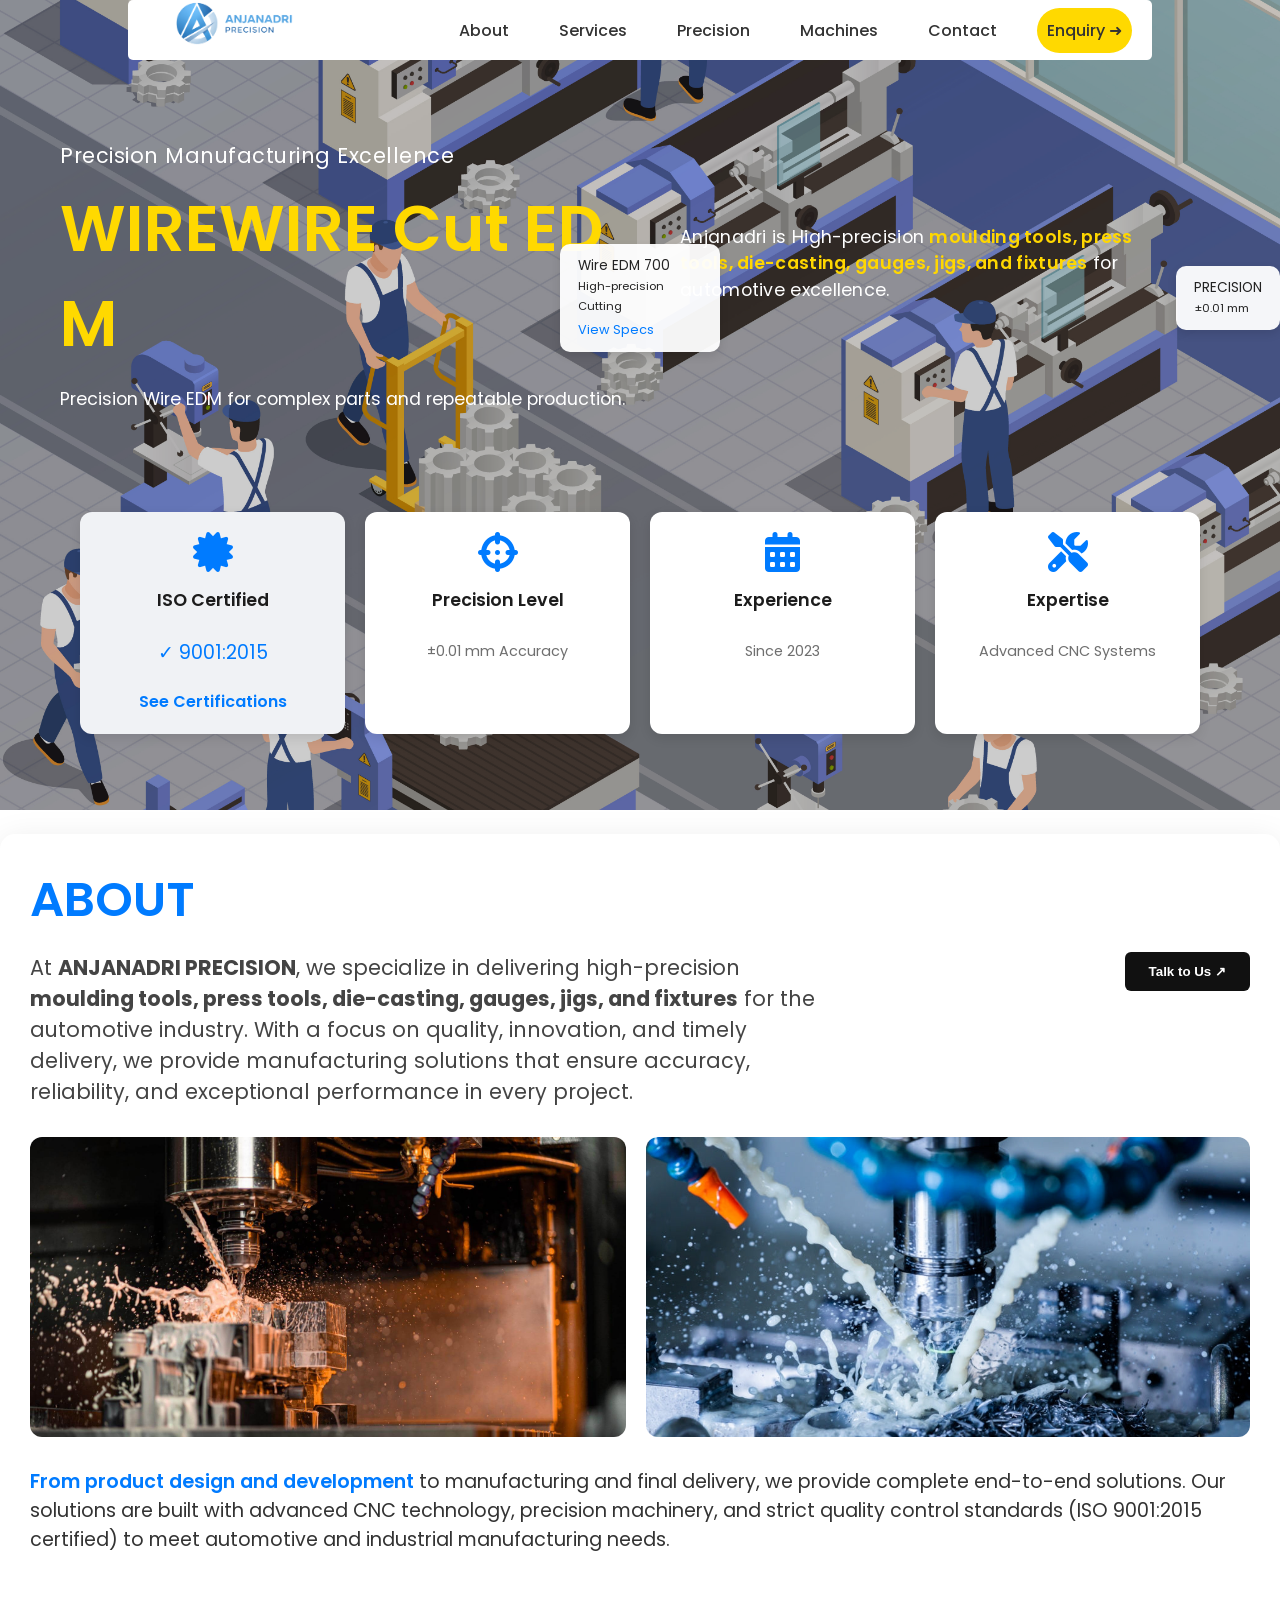
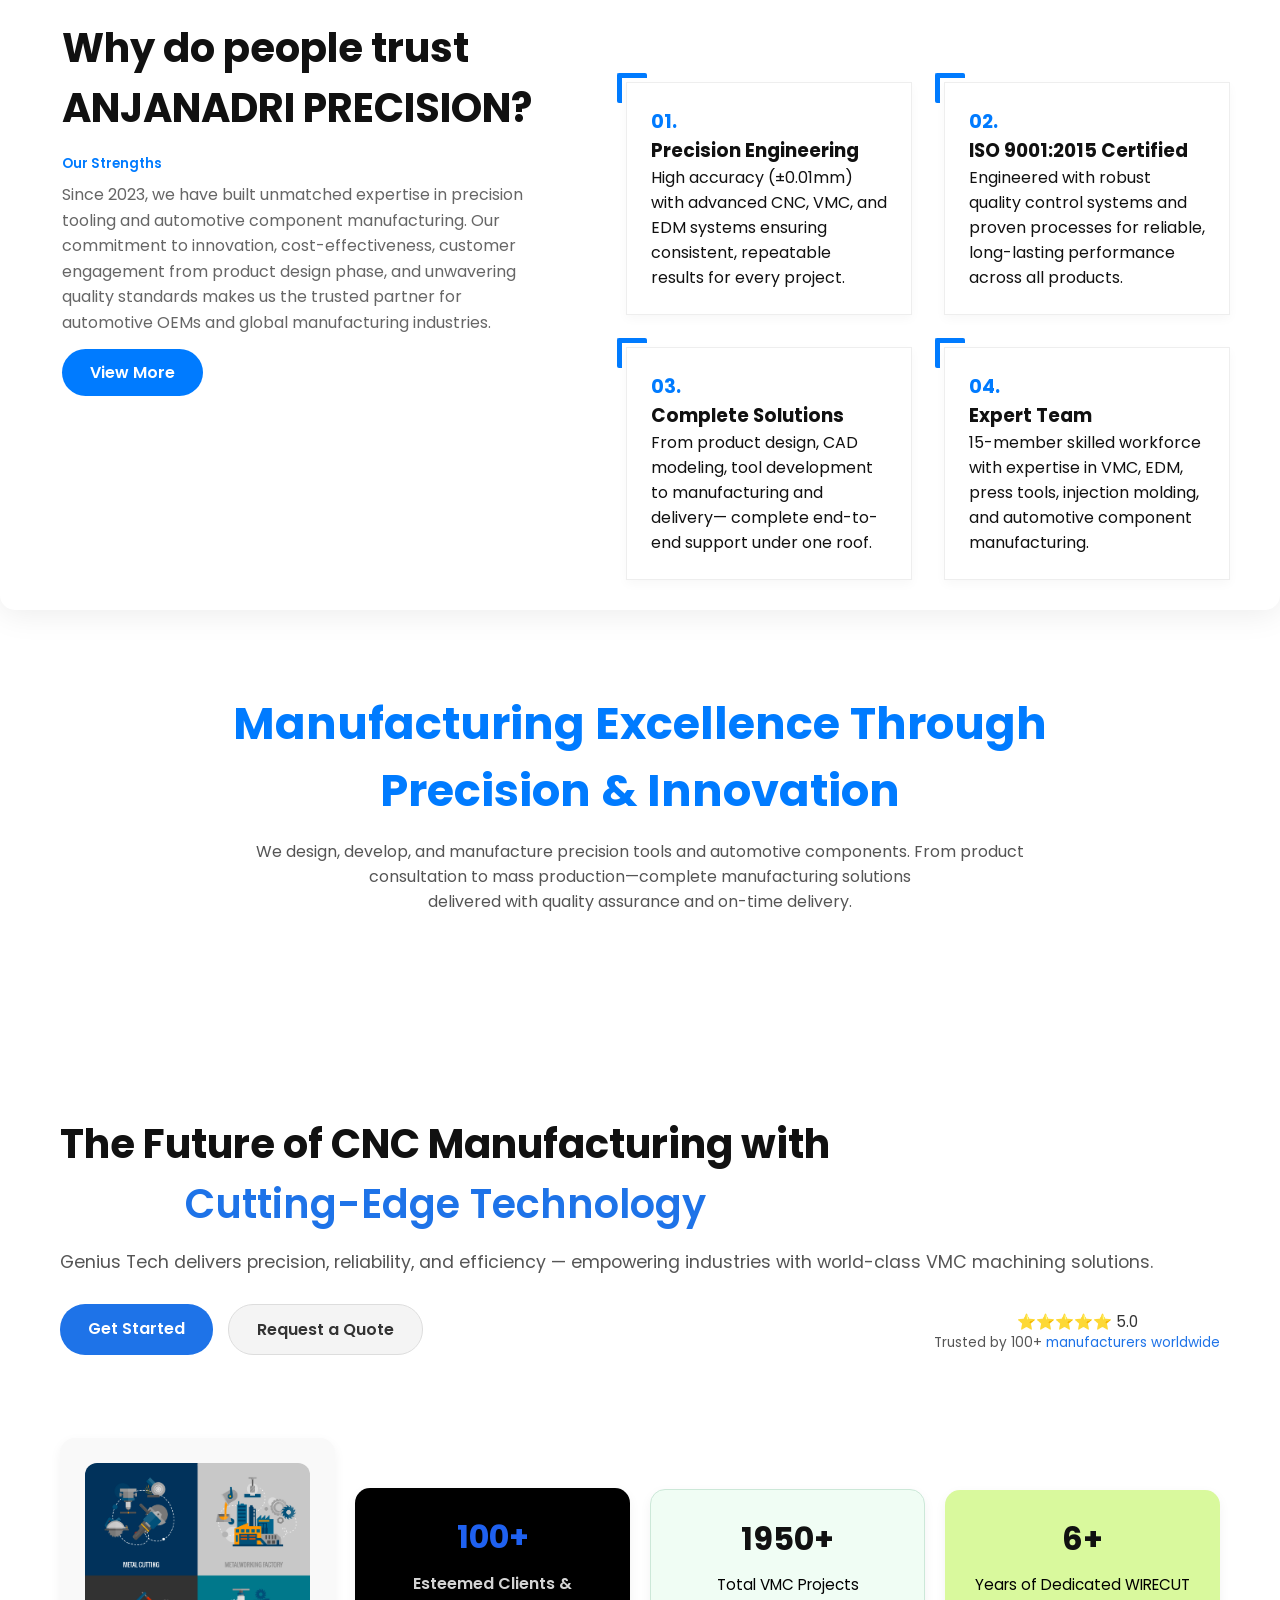
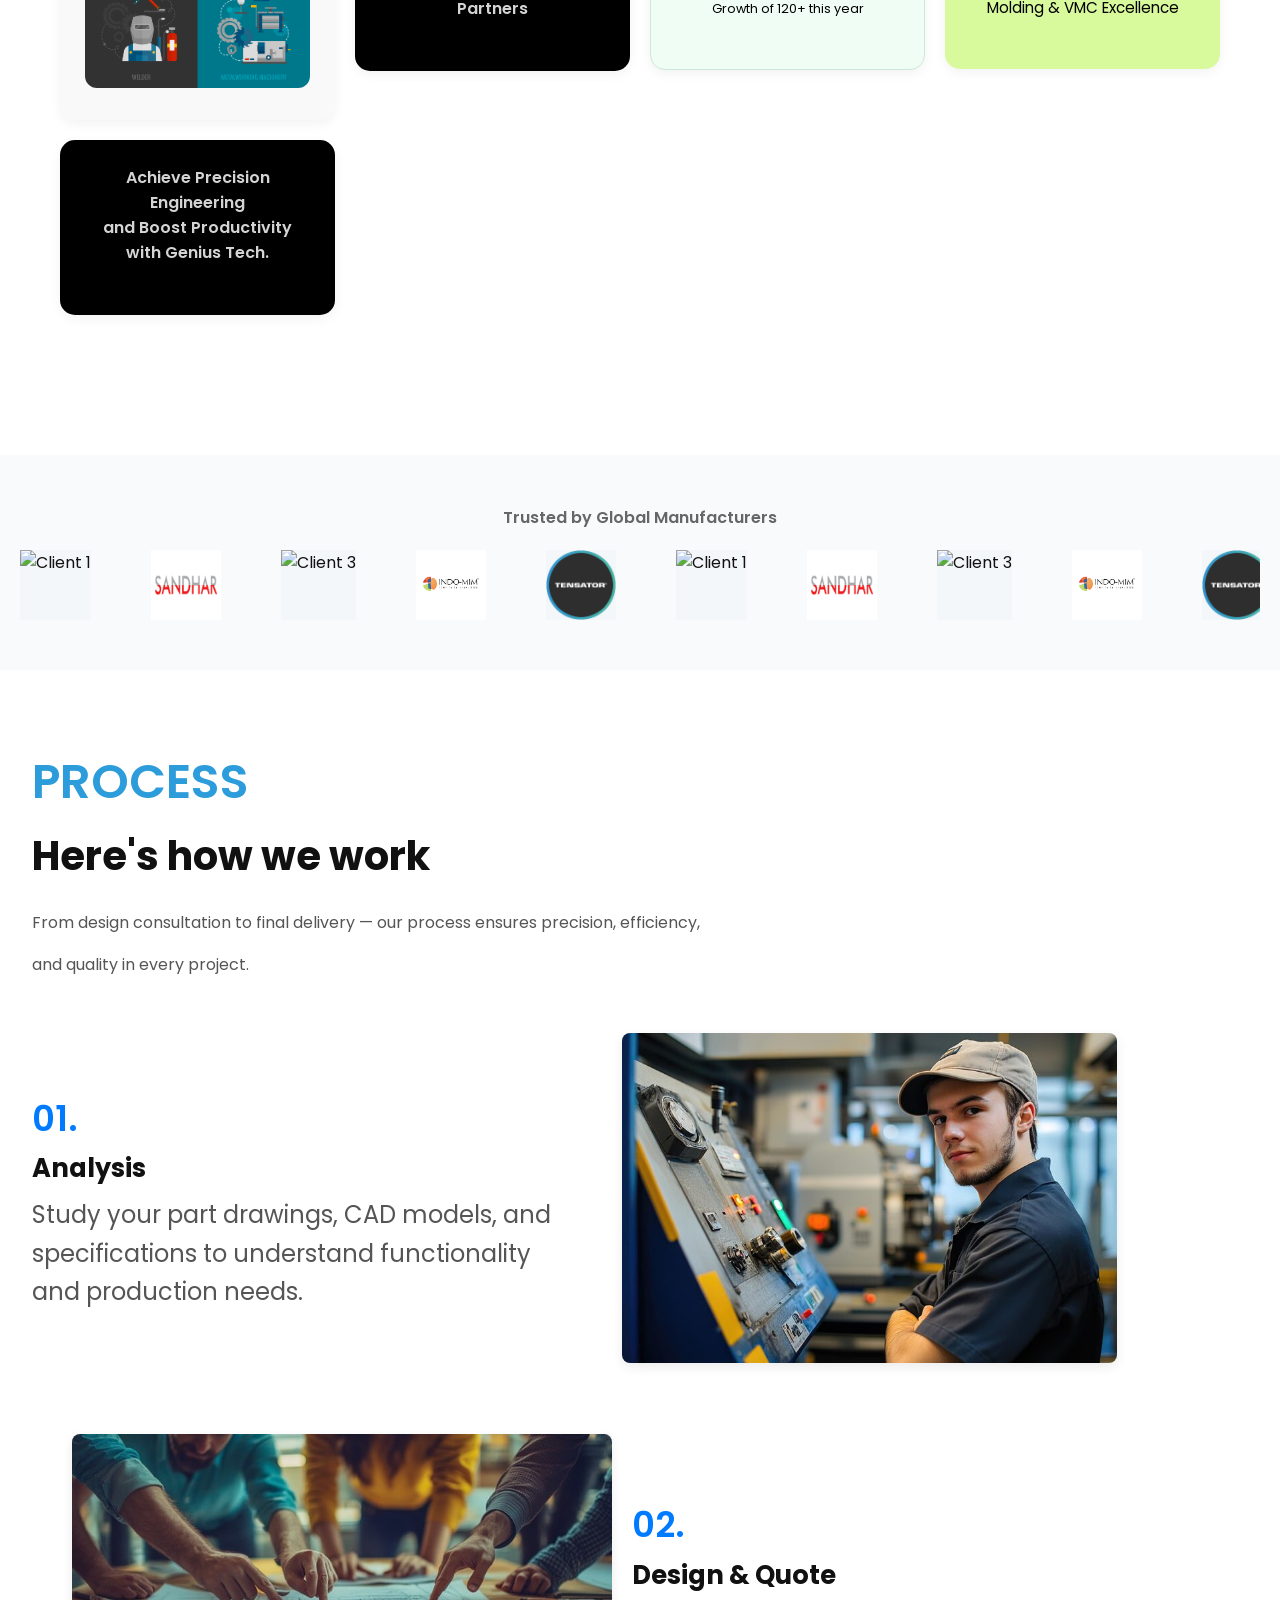
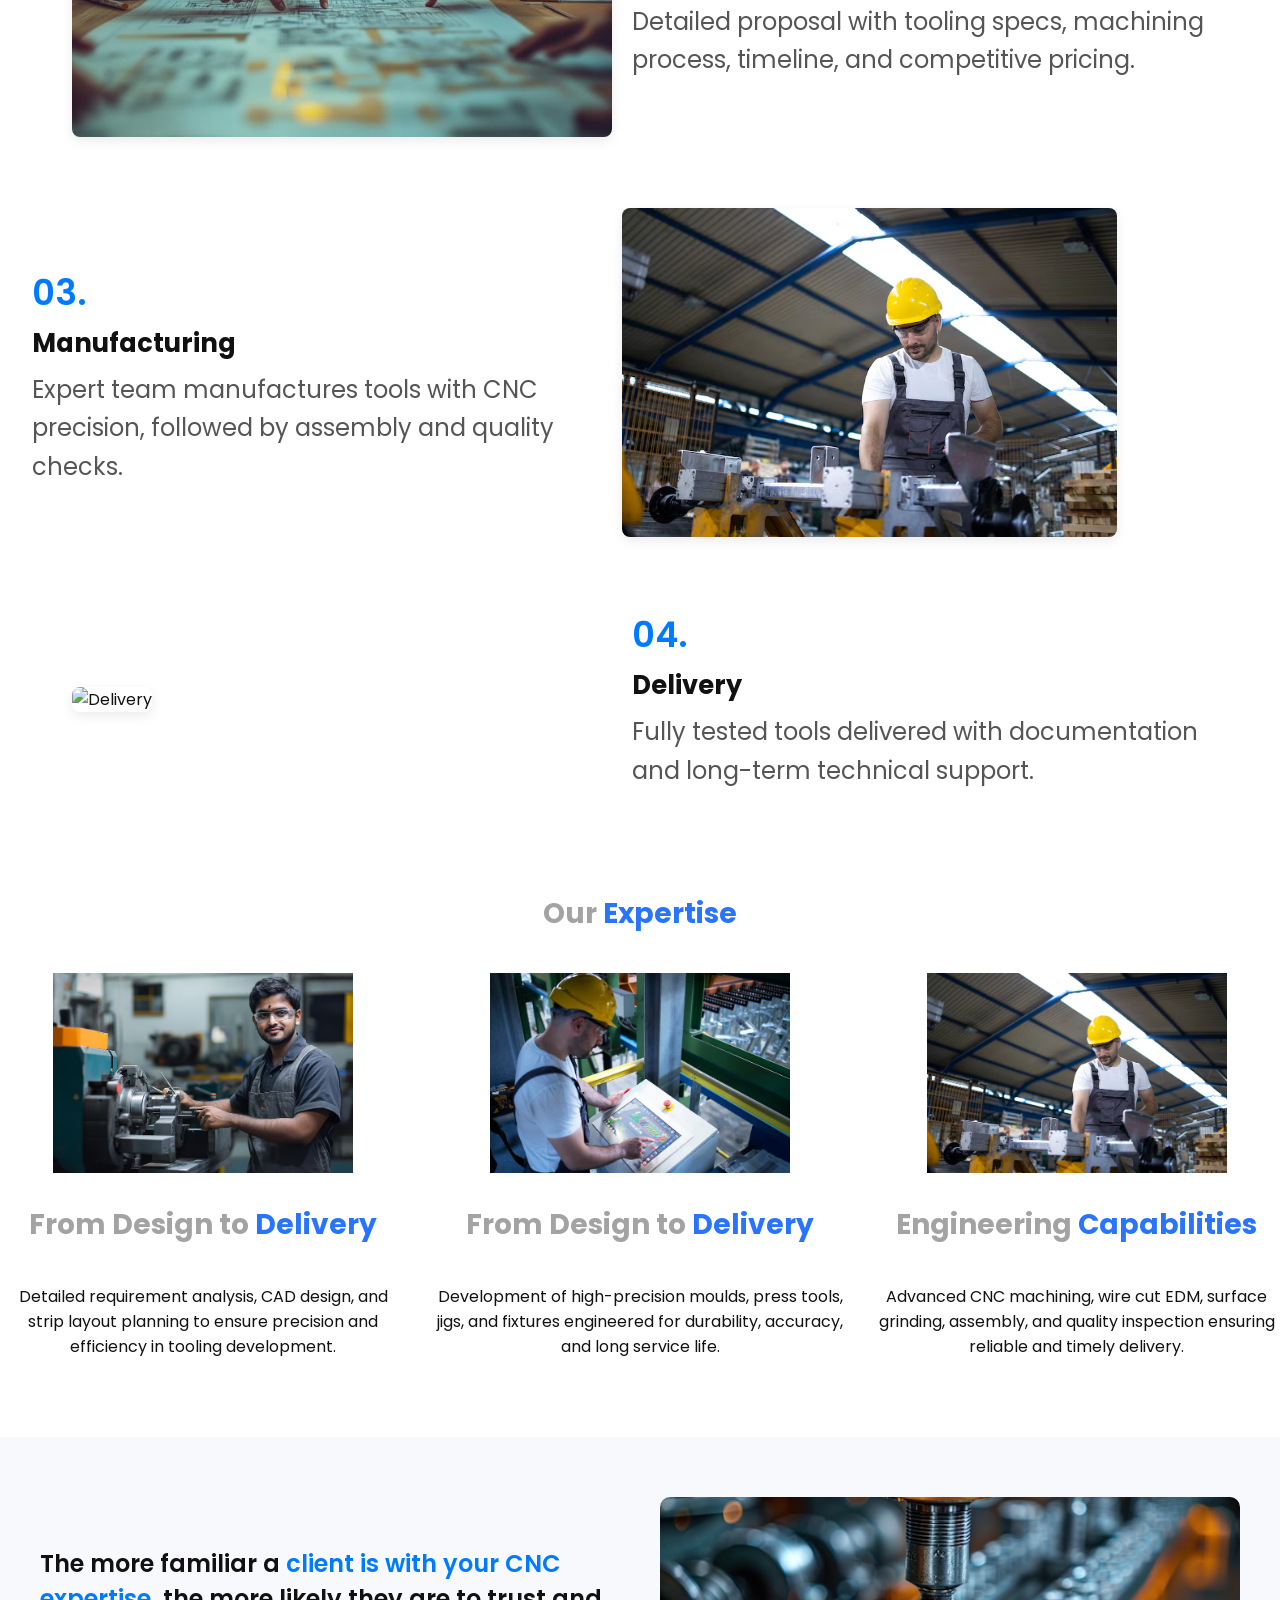
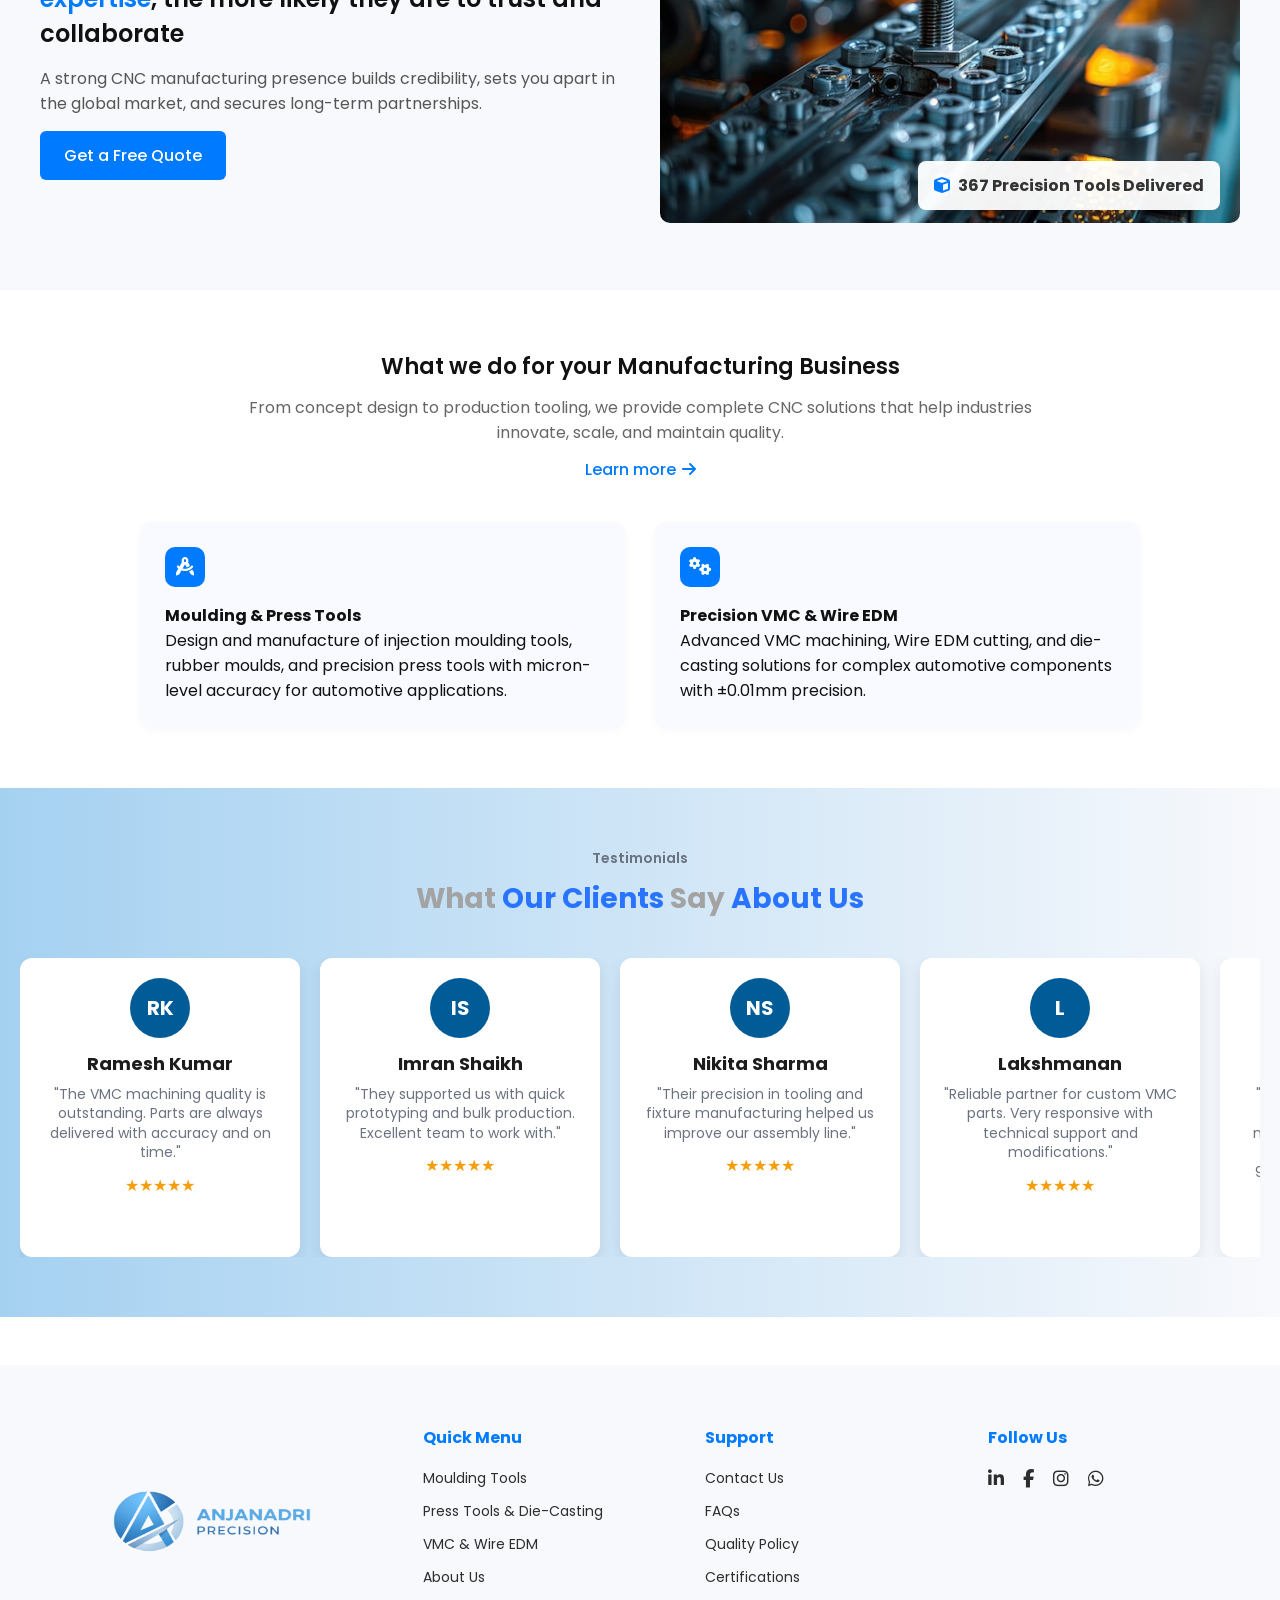
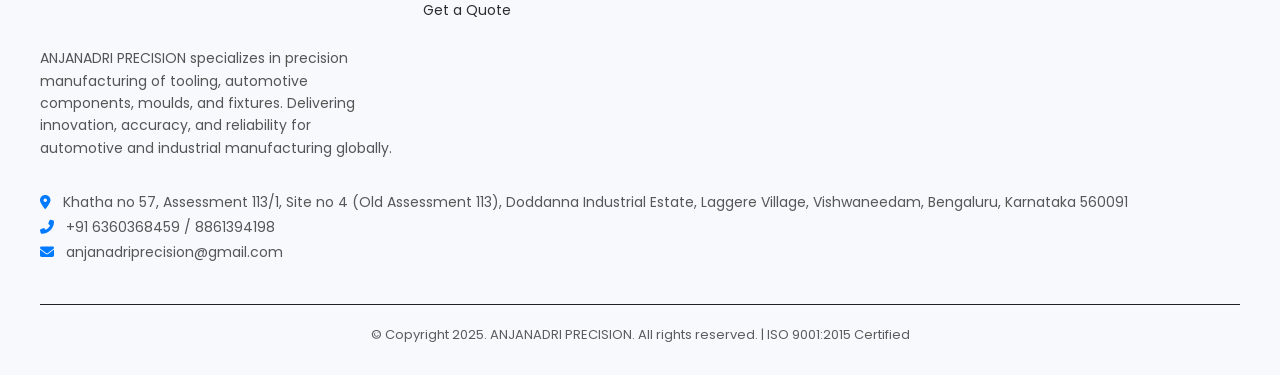
==== index.html @ 9626890e "modify the hero and add project" ====
<!doctype html>
<html lang="en">
  <head>
    <meta charset="UTF-8" />
    <meta name="viewport" content="width=device-width, initial-scale=1.0" />
    <title>
      ANJANADRI PRECISION - Precision Manufacturing & Tooling Solutions
    </title>
    <link rel="icon" href="img/logo/anjandri-logo-final.png" />

    <link rel="stylesheet" href="style.css?v=20260210" />
    <link
      href="https://fonts.googleapis.com/css2?family=Inter:wght@400;600;700&display=swap"
      rel="stylesheet"
    />
    <link
      href="https://fonts.googleapis.com/css2?family=Barlow:wght@400;500;600&display=swap"
      rel="stylesheet"
    />
    <link
      href="https://fonts.googleapis.com/css2?family=Poppins:wght@300;400;500;600;700&display=swap"
      rel="stylesheet"
    />

    <link
      rel="stylesheet"
      href="https://cdnjs.cloudflare.com/ajax/libs/font-awesome/6.5.0/css/all.min.css"
    />

    <style>
      /* Add this CSS to your existing styles */
      .badge a {
        display: inline-block;
        
        
      
        color: #fff;
        text-decoration: none;
        border-radius: 4px;
        font-size: 12px;
      }

      .badge a:hover {
        background-color: #0056b3;
      }

      .service-hero {
        background-image: url(img/10506876.jpg);
        background-size: cover;

        object-fit: contain;
        background-position: center;
        padding: 100px 30px;
        position: relative;
        overflow: hidden;
        color: #fff;
        text-align: left;
      }

      .service-hero-content {
        max-width: 700px;
        position: relative;
        z-index: 2;
      }

      .service-hero-content h2 {
        font-size: 36px;
        font-weight: 300;
        line-height: 1.4;
      }

      .service-hero-content h2 span {
        font-weight: 700;
        color: #ffffff;
      }

      .bg-text {
        font-size: 100px;
        font-weight: 700;
        margin: 0;
        line-height: 1;
        bottom: 30px;
        left: 30px;
        color: #0f67f4;
      }

      /* Hero Section */
      .hero {
       
        font-family: "poppins", sans-serif;
      }

     

      .hero .highlight {
        color: #1e73e8;
      }

      .hero p {
        font-size: 1.1rem;
      
        margin-bottom: 25px;
      }

      /* CNC Hero Section */
      .cnc-hero {
        text-align: center;
        padding: 80px 20px;
        max-width: 1200px;
        margin: auto;
        font-family: "poppins", sans-serif;
      }

      .cnc-hero h1 {
        font-size: 2.5rem;
        font-weight: 700;
        margin-bottom: 15px;
      }

      .cnc-hero .highlight {
        color: #1e73e8;
      }

      .cnc-hero p {
        font-size: 1.1rem;
        color: #555;
        margin-bottom: 25px;
      }

      /* Buttons */
      .buttons {
        display: flex;
        justify-content: center;
        gap: 15px;
        margin-bottom: 20px;
      }

      .btn {
        text-decoration: none;
        padding: 12px 28px;
        border-radius: 25px;
        font-size: 1rem;
        font-weight: 600;
        transition: 0.3s;
      }

      .btn.primary {
        background: #1e73e8;
        color: #fff;
      }

      .btn.primary:hover {
        background: #125bb5;
      }

      .btn.secondary {
        background: #f4f4f4;
        color: #333;
        border: 1px solid #ddd;
      }

      .btn.secondary:hover {
        background: #e6e6e6;
      }

      /* Rating */
      .rating {
        margin-top: 10px;
        font-size: 0.95rem;
        color: #333;
      }

      .rating p {
        font-size: 0.85rem;
        color: #555;
      }

      .rating a {
        color: #1e73e8;
        text-decoration: none;
      }

      /* Stats Section */
      .hero-stats {
        margin-top: 60px;
        display: grid;
        grid-template-columns: repeat(auto-fit, minmax(220px, 1fr));
        gap: 20px;
        font-family: "poppins", sans-serif;
        justify-content: center;
        text-align: center;
        align-items: center;
      }

      .stat {
        background: #f9f9f9;
        border-radius: 15px;
        padding: 25px;
        text-align: center;
        box-shadow: 0 4px 12px rgba(0, 0, 0, 0.05);
      }

      .stat img {
        width: 100%;
        border-radius: 12px;
      }

      .stat h2 {
        font-size: 2rem;
        color: #111;
        margin-bottom: 10px;
      }

      .stat p {
        font-size: 0.95rem;
        color: #000000;
      }

      /* Color Variations */
      .stat.blue {
        background: #000000;
        color: #ffffff;
        font-size: 2rem;
      }
      .stat.blue p {
        color: #d4d4d4;
        font-size: 1rem;
        font-weight: 600;
      }
      .stat.blue h2 {
        color: #1f61f0;
        font-size: 2rem;
      }

      .stat.green {
        background: #f0fdf4;
        color: #111;
        border: 1px solid #cce8d8;
      }

      .stat.lightgreen {
        background: #d9f99d;
        color: #111;
      }
    </style>
  </head>

  <body>
    <!-- Navbar -->
    <header class="navbar">
      <div class="logo">
        <img src="img/logo/anjanadri_logo_png.png" alt="" />
      </div>
      <button class="menu-toggle" aria-label="Toggle menu">
        <i class="fas fa-bars"></i>
      </button>
      <nav class="nav-links">
        <a href="index.html">About</a>
        <a href="services.html">Services</a>
        <a href="precision.html">Precision</a>
        <a href="machine.html">Machines</a>
        <a href="contact.html">Contact</a>
        <a
          href="https://wa.me/918861394198?text=Hi%20Anjanadri%20Precision!%20I%20am%20interested%20in%20your%20precision%20machining%20and%20tooling%20services.%20Can%20you%20share%20more%20details?"
          class="btn-yellow"
        >
          Enquiry ➜
        </a>
      </nav>
    </header>
    <section class="hero">
      <img class="bgimg" src="img/27613.jpg" alt="Manufacturing Background" />

      <div class="hero-content">
        <div class="hero-left">
          <h2>Precision Manufacturing Excellence</h2>
          <h1><span>ANJANADRI</span> PRECISION</h1>
          <div class="tagline">QUALITY TOOLING | PRECISION ENGINEERING</div>
        </div>

        <!-- Hero Content -->
        <div class="hero-image">
          <div class="hero-text-content">
            <p>
              Anjanadri is High-precision
              <span class="highlight-yellow"
                >moulding tools, press tools, die-casting, gauges, jigs, and
                fixtures</span
              >
              for automotive excellence.
            </p>
          </div>
          <div class="badge nx">
            ISO 9001:2015<br />
            <small>Certified</small>
          </div>
          <div class="badge sun">SINCE<br /><small>2023</small></div>
        </div>
      </div>

      <!-- Feature Cards -->
      <div class="herofeatures">
        <div class="herofeature-card review">
          <i class="fas fa-certificate icon-blue"></i>
          <p>ISO Certified</p>
          <div class="stars">✓ 9001:2015</div>
          <a href="#">See Certifications</a>
        </div>

        <div class="herofeature-card battery">
          <i class="fas fa-crosshairs icon-blue"></i>
          <p>Precision Level</p>
          <small>±0.01 mm Accuracy</small>
        </div>

        <div class="herofeature-card battery">
          <i class="fas fa-calendar-alt icon-blue"></i>
          <p>Experience</p>
          <small>Since 2023</small>
        </div>

        <div class="herofeature-card battery">
          <i class="fas fa-tools icon-blue"></i>
          <p>Expertise</p>
          <small>Advanced CNC Systems</small>
        </div>
      </div>
    </section>

    <!-- Hero Section -->

    <section class="about-section" id="about">
      <h1 class="about-animated-text">
        <span>A</span><span>B</span><span>O</span><span>U</span><span>T</span>
        <span>&nbsp;</span>
      </h1>

      <div class="intro">
        <p>
          At <strong>ANJANADRI PRECISION</strong>, we specialize in delivering
          high-precision
          <strong
            >moulding tools, press tools, die-casting, gauges, jigs, and
            fixtures</strong
          >
          for the automotive industry. With a focus on quality, innovation, and
          timely delivery, we provide manufacturing solutions that ensure
          accuracy, reliability, and exceptional performance in every project.
        </p>
        <button class="cta-button">Talk to Us ↗</button>
      </div>

      <div class="about-images">
        <img
          src="img/abt/WhatsApp Image 2025-09-24 at 13.16.32_faa76de1.jpg"
          alt="Team at work"
        />
        <img
          src="img/abt/banner-guide-to-the-components-of-a-cnc-machine.jpg"
          alt="Precision machining"
        />
      </div>

      <div class="philosophy">
        <p>
          <strong class="highlight">
            From product design and development</strong
          >
          to manufacturing and final delivery, we provide complete end-to-end
          solutions. Our solutions are built with advanced CNC technology,
          precision machinery, and strict quality control standards (ISO
          9001:2015 certified) to meet automotive and industrial manufacturing
          needs.
        </p>
      </div>

      <div class="abtwhy-container">
        <div class="abtleft-content">
          <h2 class="main-title">Why do people trust ANJANADRI PRECISION?</h2>
          <h5 class="subtitle">Our Strengths</h5>
          <p class="description">
            Since 2023, we have built unmatched expertise in precision tooling
            and automotive component manufacturing. Our commitment to
            innovation, cost-effectiveness, customer engagement from product
            design phase, and unwavering quality standards makes us the trusted
            partner for automotive OEMs and global manufacturing industries.
          </p>
          <a href="#services" class="btn">View More</a>
        </div>

        <div class="abtright-content">
          <div class="abtfeature-box">
            <div class="number">01.</div>
            <h3>Precision Engineering</h3>
            <p>
              High accuracy (±0.01mm) with advanced CNC, VMC, and EDM systems
              ensuring consistent, repeatable results for every project.
            </p>
          </div>

          <div class="abtfeature-box">
            <div class="number">02.</div>
            <h3>ISO 9001:2015 Certified</h3>
            <p>
              Engineered with robust quality control systems and proven
              processes for reliable, long-lasting performance across all
              products.
            </p>
          </div>

          <div class="abtfeature-box">
            <div class="number">03.</div>
            <h3>Complete Solutions</h3>
            <p>
              From product design, CAD modeling, tool development to
              manufacturing and delivery— complete end-to-end support under one
              roof.
            </p>
          </div>

          <div class="abtfeature-box">
            <div class="number">04.</div>
            <h3>Expert Team</h3>
            <p>
              15-member skilled workforce with expertise in VMC, EDM, press
              tools, injection molding, and automotive component manufacturing.
            </p>
          </div>
        </div>
      </div>
    </section>

    <section class="hero2">
      <h1>
        Manufacturing Excellence Through <br />
        Precision & Innovation
      </h1>
      <p>
        We design, develop, and manufacture precision tools and automotive
        components. From product consultation to mass production—complete
        manufacturing solutions<br />
        delivered with quality assurance and on-time delivery.
      </p>

      <!-- Add this HTML where you want the video to appear (around line 215 in index.html) -->
    </section>
    <section class="cnc-hero">
      <div class="hero-content">
        <h1>
          The Future of CNC Manufacturing with <br />
          <span class="highlight">Cutting-Edge Technology</span>
        </h1>
        <p>
          Genius Tech delivers precision, reliability, and efficiency —
          empowering industries with world-class VMC machining solutions.
        </p>

        <div class="buttons">
          <a href="#services" class="btn primary">Get Started</a>
          <a href="#contact" class="btn secondary">Request a Quote</a>
        </div>

        <div class="rating">
          ⭐⭐⭐⭐⭐ <span>5.0</span>
          <p>Trusted by 100+ <a href="#clients">manufacturers worldwide</a></p>
        </div>
      </div>

      <div class="hero-stats">
        <div class="stat">
          <img src="img/13190.jpg" alt="CNC Projects" />
        </div>
        <div class="stat blue">
          <h2>100+</h2>
          <p>Esteemed Clients & Partners</p>
        </div>
        <div class="stat green">
          <h2>1950+</h2>
          <p>
            Total VMC Projects <br /><small>Growth of 120+ this year</small>
          </p>
        </div>
        <div class="stat lightgreen">
          <h2>6+</h2>
          <p>Years of Dedicated WIRECUT Molding & VMC Excellence</p>
        </div>
        <div class="stat blue">
          <p>
            Achieve Precision Engineering <br />
            and Boost Productivity with Genius Tech.
          </p>
        </div>
      </div>
    </section>

    <!-- Trusted Clients -->
    <section class="trusted">
      <p class="trusted-title">Trusted by Global Manufacturers</p>
      <div class="logos-slider">
        <div class="logos-track">
          <!-- Repeat logos twice for seamless loop -->
          <img
            src="https://upload.wikimedia.org/wikipedia/ta/7/79/TVS_Motor_Company_Logo.png"
            alt="Client 1"
          />
          <img src="img/slie logo/download (1).png" alt="Client 2" />
          <img
            src="https://encrypted-tbn0.gstatic.com/images?q=tbn:ANd9GcRtDVpE5esxNj-y2nHbdLwENZOJORi5y0Es2Q&s"
            alt="Client 3"
          />
          <img src="img/slie logo/download.png" alt="Client 4" />
          <img
            src="img/slie logo/tensator_instagram_logo_v1-1.png"
            alt="Client 5"
          />
          <img
            src="https://upload.wikimedia.org/wikipedia/ta/7/79/TVS_Motor_Company_Logo.png"
            alt="Client 1"
          />
          <img src="img/slie logo/download (1).png" alt="Client 2" />
          <img
            src="https://encrypted-tbn0.gstatic.com/images?q=tbn:ANd9GcRtDVpE5esxNj-y2nHbdLwENZOJORi5y0Es2Q&s"
            alt="Client 3"
          />
          <img src="img/slie logo/download.png" alt="Client 4" />
          <img
            src="img/slie logo/tensator_instagram_logo_v1-1.png"
            alt="Client 5"
          />
          <img
            src="https://upload.wikimedia.org/wikipedia/ta/7/79/TVS_Motor_Company_Logo.png"
            alt="Client 1"
          />
          <img src="img/slie logo/download (1).png" alt="Client 2" />
          <img
            src="https://encrypted-tbn0.gstatic.com/images?q=tbn:ANd9GcRtDVpE5esxNj-y2nHbdLwENZOJORi5y0Es2Q&s"
            alt="Client 3"
          />
          <img src="img/slie logo/download.png" alt="Client 4" />
          <img
            src="img/slie logo/tensator_instagram_logo_v1-1.png"
            alt="Client 5"
          />
          <img
            src="https://upload.wikimedia.org/wikipedia/ta/7/79/TVS_Motor_Company_Logo.png"
            alt="Client 1"
          />
          <img src="img/slie logo/download (1).png" alt="Client 2" />
          <img
            src="https://encrypted-tbn0.gstatic.com/images?q=tbn:ANd9GcRtDVpE5esxNj-y2nHbdLwENZOJORi5y0Es2Q&s"
            alt="Client 3"
          />
          <img src="img/slie logo/download.png" alt="Client 4" />
          <img
            src="img/slie logo/tensator_instagram_logo_v1-1.png"
            alt="Client 5"
          />
          <img
            src="https://upload.wikimedia.org/wikipedia/ta/7/79/TVS_Motor_Company_Logo.png"
            alt="Client 1"
          />
          <img src="img/slie logo/download (1).png" alt="Client 2" />
          <img
            src="https://encrypted-tbn0.gstatic.com/images?q=tbn:ANd9GcRtDVpE5esxNj-y2nHbdLwENZOJORi5y0Es2Q&s"
            alt="Client 3"
          />
          <img src="img/slie logo/download.png" alt="Client 4" />
          <img
            src="img/slie logo/tensator_instagram_logo_v1-1.png"
            alt="Client 5"
          />
        </div>
      </div>
    </section>

    <section class="process-section" id="process">
      <div class="process-container">
        <h5 class="sub-heading">Process</h5>
        <h2 class="main-heading">Here's how we work</h2>
        <p class="process-intro">
          From design consultation to final delivery — our process ensures
          precision, efficiency, and quality in every project.
        </p>

        <div class="timeline">
          <div class="timeline-block-left">
            <div class="timeline-content">
              <span class="step-number">01.</span>
              <h3>Analysis</h3>
              <p>
                Study your part drawings, CAD models, and specifications to
                understand functionality and production needs.
              </p>
            </div>
            <div class="timeline-img">
              <img
                src="img/process/factory-worker-who-made-necessary-coding-cnc-modern-machine_1208970-66662.jpg"
                alt="Analysis"
              />
            </div>
          </div>

          <div class="timeline-block">
            <div class="timeline-content">
              <span class="step-number">02.</span>
              <h3>Design & Quote</h3>
              <p>
                Detailed proposal with tooling specs, machining process,
                timeline, and competitive pricing.
              </p>
            </div>
            <div class="timeline-img">
              <img
                src="img/process/team-planning-session-stockcake.jpg"
                alt="Design & Quote"
              />
            </div>
          </div>

          <div class="timeline-block-left">
            <div class="timeline-content">
              <span class="step-number">03.</span>
              <h3>Manufacturing</h3>
              <p>
                Expert team manufactures tools with CNC precision, followed by
                assembly and quality checks.
              </p>
            </div>
            <div class="timeline-img">
              <img
                src="img/process/factory-worker-operating-industrial-machine_342744-82.jpg"
                alt="Manufacturing"
              />
            </div>
          </div>

          <div class="timeline-block">
            <div class="timeline-content">
              <span class="step-number">04.</span>
              <h3>Delivery</h3>
              <p>
                Fully tested tools delivered with documentation and long-term
                technical support.
              </p>
            </div>
            <div class="timeline-img">
              <img src="img/19820.jpg" alt="Delivery" />
            </div>
          </div>
        </div>
      </div>
    </section>

    <section class="expertise">
      <div class="expert-container">
        <h2 class="section-title">Our <span>Expertise</span></h2>

        <div class="expertise-grid">
          <!-- Planning -->
          <div class="expert-box">
            <img
              src="img/process/industrial-engineers-working-control-room-factory-performing-maintenance-machinery_1158146-28277.jpg"
              alt="Planning & Engineering"
            />
            <h2 class="section-title">From Design to <span>Delivery</span></h2>
            <p>
              Detailed requirement analysis, CAD design, and strip layout
              planning to ensure precision and efficiency in tooling
              development.
            </p>
          </div>

          <!-- Design -->
          <div class="expert-box">
            <img
              src="img/process/factory-worker-monitoring-industrial-machines-production-remotely-control-room_342744-90.jpg"
              alt="Tool Design"
            />
            <h2 class="section-title">From Design to <span>Delivery</span></h2>
            <p>
              Development of high-precision moulds, press tools, jigs, and
              fixtures engineered for durability, accuracy, and long service
              life.
            </p>
          </div>

          <!-- Manufacturing -->
          <div class="expert-box">
            <img
              src="img/process/factory-worker-operating-industrial-machine_342744-82.jpg"
              alt="Manufacturing"
            />
            <h2 class="section-title">Engineering <span>Capabilities</span></h2>
            <p>
              Advanced CNC machining, wire cut EDM, surface grinding, assembly,
              and quality inspection ensuring reliable and timely delivery.
            </p>
          </div>
        </div>
      </div>
    </section>

    <section class="cnc-awareness-section">
      <div class="awareness-container">
        <div class="awareness-text">
          <h2>
            The more familiar a
            <span class="highlight">client is with your CNC expertise</span>,
            the more likely they are to trust and collaborate
          </h2>
          <p>
            A strong CNC manufacturing presence builds credibility, sets you
            apart in the global market, and secures long-term partnerships.
          </p>
          <a
            href="https://wa.me/8123638613?text=Hi%20Genius%20Tech!%20I%20am%20interested%20in%20your%20VMC%20solutions. Can%20you%20provide%20more%20details?"
            class="btn-primary"
            >Get a Free Quote</a
          >
        </div>
        <div class="awareness-image">
          <img
            src="img/abt/industrial-closeup-metalworking-machine-precision-parts_1287986-742.jpg"
            alt="CNC Machines"
          />
          <div class="counter-box">
            <i class="fas fa-cube"></i>
            <span><strong>367</strong> Precision Tools Delivered</span>
          </div>
        </div>
      </div>
    </section>

    <section class="cnc-services-section">
      <div class="services-header">
        <h3>What we do for your Manufacturing Business</h3>
        <p>
          From concept design to production tooling, we provide complete CNC
          solutions that help industries innovate, scale, and maintain quality.
        </p>
        <a href="services.html" class="learn-more">
          Learn more <i class="fas fa-arrow-right"></i>
        </a>
      </div>

      <div class="services-grid">
        <div class="service-card">
          <div class="icon-box"><i class="fas fa-drafting-compass"></i></div>
          <h4>Moulding & Press Tools</h4>
          <p>
            Design and manufacture of injection moulding tools, rubber moulds,
            and precision press tools with micron-level accuracy for automotive
            applications.
          </p>
        </div>

        <div class="service-card">
          <div class="icon-box"><i class="fas fa-cogs"></i></div>
          <h4>Precision VMC & Wire EDM</h4>
          <p>
            Advanced VMC machining, Wire EDM cutting, and die-casting solutions
            for complex automotive components with ±0.01mm precision.
          </p>
        </div>
      </div>
    </section>

    <section class="testimonial-section">
      <p class="section-label">Testimonials</p>
      <h2 class="section-title">
        What <span class="highlight-blue">Our Clients</span> Say
        <span class="highlight-blue">About Us</span>
      </h2>

      <div class="testimonial-slider">
        <div class="testimonial-track">
          <div class="testimonial-card">
            <div class="avatar" data-name="Ramesh Kumar"></div>
            <h4>Ramesh Kumar</h4>
            <p>
              "The VMC machining quality is outstanding. Parts are always
              delivered with accuracy and on time."
            </p>
            <div class="stars">★★★★★</div>
          </div>

          <div class="testimonial-card">
            <div class="avatar" data-name="Imran Shaikh"></div>
            <h4>Imran Shaikh</h4>
            <p>
              "They supported us with quick prototyping and bulk production.
              Excellent team to work with."
            </p>
            <div class="stars">★★★★★</div>
          </div>

          <div class="testimonial-card">
            <div class="avatar" data-name="Nikita Sharma"></div>
            <h4>Nikita Sharma</h4>
            <p>
              "Their precision in tooling and fixture manufacturing helped us
              improve our assembly line."
            </p>
            <div class="stars">★★★★★</div>
          </div>

          <div class="testimonial-card">
            <div class="avatar" data-name="Lakshmanan"></div>
            <h4>Lakshmanan</h4>
            <p>
              "Reliable partner for custom VMC parts. Very responsive with
              technical support and modifications."
            </p>
            <div class="stars">★★★★★</div>
          </div>

          <div class="testimonial-card">
            <div class="avatar" data-name="Anand Patel"></div>
            <h4>Anand Patel</h4>
            <p>
              "ANJANADRI PRECISION delivers exceptional precision manufacturing
              solutions. Their attention to detail and ISO 9001:2015 compliance
              gives us complete confidence."
            </p>
            <div class="stars">★★★★★</div>
          </div>

          <!-- Duplicate cards for seamless loop -->
          <div class="testimonial-card">
            <div class="avatar" data-name="Ramesh Kumar"></div>
            <h4>Ramesh Kumar</h4>
            <p>
              "The VMC and Wire EDM precision is outstanding. ANJANADRI
              PRECISION consistently delivers components with ±0.01mm accuracy
              on time."
            </p>
            <div class="stars">★★★★★</div>
          </div>

          <!-- Cards (repeat for smooth infinite loop) -->
          <div class="testimonial-card">
            <div class="avatar" data-name="Ramesh Kumar"></div>
            <h4>Ramesh Kumar</h4>
            <p>
              "The VMC and Wire EDM precision is outstanding. ANJANADRI
              PRECISION consistently delivers components with ±0.01mm accuracy
              on time."
            </p>
            <div class="stars">★★★★★</div>
          </div>

          <div class="testimonial-card">
            <div class="avatar" data-name="Imran Shaikh"></div>
            <h4>Imran Shaikh</h4>
            <p>
              "ANJANADRI PRECISION provided excellent support for our
              prototyping and bulk manufacturing. Their expertise in tooling
              saved us time and costs."
            </p>
            <div class="stars">★★★★★</div>
          </div>

          <div class="testimonial-card">
            <div class="avatar" data-name="Nikita Sharma"></div>
            <h4>Nikita Sharma</h4>
            <p>
              "Their precision moulding tools and press tool design transformed
              our production quality. ANJANADRI PRECISION's technical team is
              exceptional."
            </p>
            <div class="stars">★★★★★</div>
          </div>

          <div class="testimonial-card">
            <div class="avatar" data-name="Lakshmanan"></div>
            <h4>Lakshmanan</h4>
            <p>
              "ANJANADRI PRECISION is our trusted partner for custom tooling and
              fixtures. Fast turnaround, excellent quality, and outstanding
              technical support."
            </p>
            <div class="stars">★★★★★</div>
          </div>

          <div class="testimonial-card">
            <div class="avatar" data-name="Anand Patel"></div>
            <h4>Anand Patel</h4>
            <p>
              "ANJANADRI PRECISION delivers exceptional precision manufacturing
              solutions. Their attention to detail and ISO 9001:2015 compliance
              gives us complete confidence."
            </p>
            <div class="stars">★★★★★</div>
          </div>

          <!-- Duplicate cards for seamless loop -->
          <div class="testimonial-card">
            <div class="avatar" data-name="Ramesh Kumar"></div>
            <h4>Ramesh Kumar</h4>
            <p>
              "The VMC and Wire EDM precision is outstanding. ANJANADRI
              PRECISION consistently delivers components with ±0.01mm accuracy
              on time."
            </p>
            <div class="stars">★★★★★</div>
          </div>

          <div class="testimonial-card">
            <div class="avatar" data-name="Imran Shaikh"></div>
            <h4>Imran Shaikh</h4>
            <p>
              "ANJANADRI PRECISION provided excellent support for our
              prototyping and bulk manufacturing. Their expertise in tooling
              saved us time and costs."
            </p>
            <div class="stars">★★★★★</div>
          </div>
        </div>
      </div>
    </section>
    <!-- footer -->

    <footer class="footer">
      <div class="footer-container">
        <!-- Left Column -->
        <div class="footer-brand">
          <img
            src="img/logo/anjanadri_logo_png.png"
            alt="Genius Tech Logo"
            class="logo"
          />
          <p>
            ANJANADRI PRECISION specializes in precision manufacturing of
            tooling, automotive components, moulds, and fixtures. Delivering
            innovation, accuracy, and reliability for automotive and industrial
            manufacturing globally.
          </p>
        </div>

        <!-- Quick Menu -->
        <div class="footer-links">
          <h4>Quick Menu</h4>
          <ul>
            <li><a href="services.html">Moulding Tools</a></li>
            <li><a href="precision.html">Press Tools & Die-Casting</a></li>
            <li><a href="precision.html">VMC & Wire EDM</a></li>
            <li><a href="index.html">About Us</a></li>
            <li><a href="contact.html">Get a Quote</a></li>
          </ul>
        </div>

        <!-- Support -->
        <div class="footer-links">
          <h4>Support</h4>
          <ul>
            <li><a href="contact.html">Contact Us</a></li>
            <li><a href="contact.html">FAQs</a></li>
            <li><a href="contact.html">Quality Policy</a></li>
            <li><a href="contact.html">Certifications</a></li>
          </ul>
        </div>

        <!-- Social -->
        <div class="footer-social">
          <h4>Follow Us</h4>
          <div class="social-icons">
            <a
              href="https://in.linkedin.com/in/abdul-lashkari-8798a7129?utm_source=share&utm_medium=member_mweb&utm_campaign=share_via&utm_content=profile"
              title="LinkedIn target="
              _blank
              rel="noopener"
              ><i class="fab fa-linkedin-in"></i
            ></a>
            <a
              href="https://www.facebook.com/share/1JmvB4UV7W/"
              title="Facebook  target="
              _blank
              rel="noopener    "
              ><i class="fab fa-facebook-f"></i
            ></a>
            <a
              href="https://www.instagram.com/genius.technology_?igsh=MTd4c3Y5YzJkZmF1Mg=="
              title="Instagram target="
              _blank
              rel="noopener"
              ><i class="fab fa-instagram"></i
            ></a>
            <a
              href="https://wa.me/8123638613?text=Hi%20Genius%20Tech!%20I%20am%20interested%20in%20your%20VMC%20solutions. Can%20you%20provide%20more%20details? target="
              _blank
              rel="noopener"
              title="WhatsApp"
              ><i class="fab fa-whatsapp"></i
            ></a>
          </div>
        </div>
        <div class="footer-contact">
          <p>
            <a
              href="https://www.google.com/maps/place/genius+technologies/@13.0064202,77.4947271,808m/data=!3m2!1e3!4b1!4m6!3m5!1s0x3bae3d001422d6f5:0x357eb3ad3a09bf37!8m2!3d13.006415!4d77.497302!16s%2Fg%2F11y013t21p?authuser=0&entry=ttu&g_ep=EgoyMDI1MDkyNC4wIKXMDSoASAFQAw%3D%3D"
              target="_blank"
              rel="noopener"
            >
              <i class="fas fa-map-marker-alt"></i>
              Khatha no 57, Assessment 113/1, Site no 4 (Old Assessment 113),
              Doddanna Industrial Estate, Laggere Village, Vishwaneedam,
              Bengaluru, Karnataka 560091
            </a>
                      
          </p>
          <p>
            <a href="tel:+916360368459">
              <i class="fas fa-phone-alt"></i> +91 6360368459 / 8861394198
            </a>
          </p>
          <p>
            <a
              href="mailto:anjanadriprecision@gmail.com"
              rel="noopener"
              target="_blank"
            >
              <i class="fas fa-envelope"></i> anjanadriprecision@gmail.com
            </a>
          </p>
        </div>
      </div>

      <div class="footer-bottom">
        <p>
          © Copyright 2025. ANJANADRI PRECISION. All rights reserved. | ISO
          9001:2015 Certified
        </p>
      </div>
    </footer>

    <script>
      document.addEventListener("DOMContentLoaded", function () {
        const menuToggle = document.querySelector(".menu-toggle");
        const navLinks = document.querySelector(".nav-links");
        menuToggle.addEventListener("click", function () {
          navLinks.classList.toggle("active");
        });
      });
    </script>

    <script>
      /* Generate initials for avatars */
      document.addEventListener("DOMContentLoaded", () => {
        document.querySelectorAll(".avatar[data-name]").forEach((el) => {
          const name = el.getAttribute("data-name").trim().split(" ");
          const initials =
            name.length > 1
              ? name[0][0] + name[name.length - 1][0]
              : name[0][0];
          el.textContent = initials.toUpperCase();
        });
      });
    </script>

    <script>
      (function () {
        const slides = [
          {
            title: "<span>WIRE</span> Cut EDM",
            tagline:
              "Precision Wire EDM for complex parts and repeatable production.",
            image: "img/13190.jpg",
            badgeNx:
              'Wire EDM 700<br><small>High-precision Cutting</small><br><a href="#">View Specs</a>',
            badgeSun: "PRECISION<br><small>±0.01 mm</small>",
          },
          {
            title: "<span>SURFACE</span> Grinding",
            tagline:
              "High-precision surface grinding for smooth, accurate finishes.",
            image: "img/19820.jpg",
            badgeNx:
              'Surface Grinder<br><small>HMT System</small><br><a href="#">View Specs</a>',
            badgeSun: "PRECISION<br><small>±0.01 mm</small>",
          },
          {
            title: "<span>DRO</span> Milling",
            tagline:
              "Digital Read-Out milling for accurate, repeatable cuts and drilling.",
            image:
              "img/abt/industrial-closeup-metalworking-machine-precision-parts_1287986-742.jpg",
            badgeNx:
              'DRO Milling Machine<br><small>Precision Cutting</small><br><a href="#">View Specs</a>',
            badgeSun: "ACCURATE<br><small>±0.01 mm</small>",
          },
          {
            title: "<span>SPARK</span> Erosion",
            tagline:
              "EDM Spark Erosion for precision cutting of complex shapes and tools.",
            image: "img/19820.jpg",
            badgeNx:
              'Spark Erosion EDM<br><small>High-precision</small><br><a href="#">View Specs</a>',
            badgeSun: "EFFICIENT<br><small>Fast Cutting</small>",
          },
          {
            title: "<span>BRIDGE</span> Crane",
            tagline:
              "Heavy-duty bridge crane for safe material handling and lifting.",
            image:
              "img/abt/industrial-closeup-metalworking-machine-precision-parts_1287986-742.jpg",
            badgeNx:
              'Bridge Crane<br><small>Heavy Duty</small><br><a href="#">View Specs</a>',
            badgeSun: "RELIABLE<br><small>1 Unit</small>",
          },
        ];

        const heroContent = document.querySelector(".hero-content");
        if (!heroContent) return;

        const titleEl = heroContent.querySelector(".hero-left h1");
        const taglineEl = heroContent.querySelector(".tagline");
        const heroImgEl = document.querySelector(".hero-image img");
        const badgeNxEl = document.querySelector(".badge.nx");
        const badgeSunEl = document.querySelector(".badge.sun");

        let index = 0;
        const ANIM_DURATION = 600; // ms (matches CSS)
        const SLIDE_INTERVAL = 4000; // ms

        function applySlide(i) {
          // update elements (keep design identical)
          if (titleEl) titleEl.innerHTML = slides[i].title;
          if (taglineEl) taglineEl.textContent = slides[i].tagline;
          if (heroImgEl) heroImgEl.src = slides[i].image;
          if (badgeNxEl) badgeNxEl.innerHTML = slides[i].badgeNx;
          if (badgeSunEl) badgeSunEl.innerHTML = slides[i].badgeSun;
        }

        // initialize first slide (keep existing look)
        applySlide(0);

        // start automatic rotation after initial delay so user sees first slide
        setInterval(() => {
          // animate out
          heroContent.classList.remove("anim-in");
          heroContent.classList.add("anim-out");

          // after out animation finishes, swap content and animate in
          setTimeout(() => {
            index = (index + 1) % slides.length;
            applySlide(index);

            heroContent.classList.remove("anim-out");
            // force reflow to restart transition
            void heroContent.offsetWidth;
            heroContent.classList.add("anim-in");
            // remove anim-in class after animation completes
            setTimeout(
              () => heroContent.classList.remove("anim-in"),
              ANIM_DURATION,
            );
          }, ANIM_DURATION);
        }, SLIDE_INTERVAL);
      })();

      // add 'nav-loaded' to body so desktop nav fade-in/stagger runs
      document.addEventListener("DOMContentLoaded", function () {
        // small delay for smoother effect
        setTimeout(function () {
          document.body.classList.add("nav-loaded");
        }, 80);
      });

      // Fade-up animation for trusted section
      document.addEventListener("DOMContentLoaded", function () {
        const trustedSection = document.querySelector(".trusted");
        if (!trustedSection) return;
        trustedSection.style.opacity = 0;
        trustedSection.style.transform = "translateY(32px)";
        const observer = new IntersectionObserver(
          function (entries) {
            if (entries[0].isIntersecting) {
              trustedSection.style.animation =
                "fadeUp 0.8s cubic-bezier(.2,.9,.2,1) forwards";
              trustedSection.style.animationDelay = "0.2s";
              observer.disconnect();
            }
          },
          { threshold: 0.3 },
        );
        observer.observe(trustedSection);
      });

      // Fade-up animation for hero2 section
      document.addEventListener("DOMContentLoaded", function () {
        const hero2Section = document.querySelector(".hero2");
        if (!hero2Section) return;
        hero2Section.style.opacity = 0;
        hero2Section.style.transform = "translateY(32px)";
        const observer = new IntersectionObserver(
          function (entries) {
            if (entries[0].isIntersecting) {
              hero2Section.style.animation =
                "fadeUp 0.8s cubic-bezier(.2,.9,.2,1) forwards";
              hero2Section.style.animationDelay = "0.2s";
              observer.disconnect();
            }
          },
          { threshold: 0.3 },
        );
        observer.observe(hero2Section);
      });

      // Fade-up animation for expertise section
      document.addEventListener("DOMContentLoaded", function () {
        const expertiseSection = document.querySelector(".expertise");
        if (!expertiseSection) return;
        expertiseSection.style.opacity = 0;
        expertiseSection.style.transform = "translateY(32px)";
        const observer = new IntersectionObserver(
          function (entries) {
            if (entries[0].isIntersecting) {
              expertiseSection.style.animation =
                "fadeUp 0.8s cubic-bezier(.2,.9,.2,1) forwards";
              expertiseSection.style.animationDelay = "0.2s";
              observer.disconnect();
            }
          },
          { threshold: 0.3 },
        );
        observer.observe(expertiseSection);
      });

      // Fade-up animation for cnc-awareness-section
      document.addEventListener("DOMContentLoaded", function () {
        const awarenessSection = document.querySelector(
          ".cnc-awareness-section",
        );
        if (!awarenessSection) return;
        awarenessSection.style.opacity = 0;
        awarenessSection.style.transform = "translateY(32px)";
        const observer = new IntersectionObserver(
          function (entries) {
            if (entries[0].isIntersecting) {
              awarenessSection.style.animation =
                "fadeUp 0.8s cubic-bezier(.2,.9,.2,1) forwards";
              awarenessSection.style.animationDelay = "0.2s";
              observer.disconnect();
            }
          },
          { threshold: 0.3 },
        );
        observer.observe(awarenessSection);
      });

      // Fade-up animation for cnc-services-section
      document.addEventListener("DOMContentLoaded", function () {
        const cncServicesSection = document.querySelector(
          ".cnc-services-section",
        );
        if (!cncServicesSection) return;
        cncServicesSection.style.opacity = 0;
        cncServicesSection.style.transform = "translateY(32px)";
        const observer = new IntersectionObserver(
          function (entries) {
            if (entries[0].isIntersecting) {
              cncServicesSection.style.animation =
                "fadeUp 0.8s cubic-bezier(.2,.9,.2,1) forwards";
              cncServicesSection.style.animationDelay = "0.2s";
              observer.disconnect();
            }
          },
          { threshold: 0.3 },
        );
        observer.observe(cncServicesSection);
      });
    </script>

    <script>
      // Hero h2 and h1 letter-by-letter animation
      document.addEventListener("DOMContentLoaded", function () {
        // Animate h2 subtitle
        const heroH2 = document.querySelector(".hero-left h2");
        if (heroH2) {
          if (!heroH2.querySelector("span.letter")) {
            const text = heroH2.textContent;
            heroH2.innerHTML = "";
            text.split("").forEach((char) => {
              const span = document.createElement("span");
              span.className = "letter";
              span.textContent = char === " " ? "\u00A0" : char;
              heroH2.appendChild(span);
            });
          }
          heroH2.querySelectorAll("span.letter").forEach((span) => {
            span.style.opacity = 0;
            span.style.transform = "translateY(-30px)";
            span.style.animation = "none";
          });
          const observerH2 = new IntersectionObserver(
            ([entry]) => {
              if (entry.isIntersecting) {
                heroH2.querySelectorAll("span.letter").forEach((span, i) => {
                  span.style.animation = "fadeInUp 0.6s ease-out forwards";
                  span.style.animationDelay = i * 0.06 + "s";
                });
              }
            },
            { threshold: 0.5 },
          );
          observerH2.observe(heroH2);
        }

        // Animate h1 main title
        const heroH1 = document.querySelector(".hero-left h1");
        if (heroH1) {
          if (!heroH1.querySelector("span.letter")) {
            const html = heroH1.innerHTML;
            heroH1.innerHTML = "";
            html.split("").forEach((char) => {
              if (char === "<") {
                // Skip HTML tags, will be added back
                return;
              }
              const span = document.createElement("span");
              span.className = "letter";
              span.textContent = char === " " ? "\u00A0" : char;
              heroH1.appendChild(span);
            });
            // Add spans for the content and preserve span structure
            heroH1.innerHTML = "";
            const words = html.split(/(<[^>]+>)/);
            words.forEach((word) => {
              if (word.startsWith("<")) {
                // It's a tag, extract content
                const tagContent = word.replace(/[<>]/g, "").split("=")[0];
                if (tagContent === "span") {
                  const spanText = html.match(/>([^<]+)</)[1];
                  spanText.split("").forEach((char) => {
                    const span = document.createElement("span");
                    span.className = "letter";
                    span.textContent = char === " " ? "\u00A0" : char;
                    heroH1.appendChild(span);
                  });
                }
              } else if (word.trim()) {
                word.split("").forEach((char) => {
                  const span = document.createElement("span");
                  span.className = "letter";
                  span.textContent = char === " " ? "\u00A0" : char;
                  heroH1.appendChild(span);
                });
              }
            });
          }

          heroH1.querySelectorAll("span.letter").forEach((span) => {
            span.style.opacity = 0;
            span.style.transform = "translateY(-30px)";
            span.style.animation = "none";
          });
          const observerH1 = new IntersectionObserver(
            ([entry]) => {
              if (entry.isIntersecting) {
                heroH1.querySelectorAll("span.letter").forEach((span, i) => {
                  span.style.animation = "fadeInUp 0.6s ease-out forwards";
                  span.style.animationDelay = i * 0.06 + "s";
                });
              }
            },
            { threshold: 0.5 },
          );
          observerH1.observe(heroH1);
        }
      });
    </script>

    <script>
      // ...existing code...

      // Count animation for hero-stats numbers
      document.addEventListener("DOMContentLoaded", function () {
        function animateCount(el, target, duration = 1200) {
          let start = 0;
          let startTime = null;
          target = parseInt(target, 10);
          function step(ts) {
            if (!startTime) startTime = ts;
            const progress = Math.min((ts - startTime) / duration, 1);
            el.textContent = Math.floor(progress * (target - start) + start);
            if (progress < 1) {
              requestAnimationFrame(step);
            } else {
              el.textContent = target;
            }
          }
          requestAnimationFrame(step);
        }

        // Animate all .stat h2 numbers when .hero-stats enters viewport
        const statsSection = document.querySelector(".hero-stats");
        if (statsSection) {
          const observer = new IntersectionObserver(
            function (entries) {
              if (entries[0].isIntersecting) {
                statsSection
                  .querySelectorAll(".stat h2")
                  .forEach(function (h2) {
                    const target = h2.textContent.replace(/\D/g, "");
                    if (target) animateCount(h2, target);
                  });
                observer.disconnect();
              }
            },
            { threshold: 0.3 },
          );
          observer.observe(statsSection);
        }
      });

      // ...existing code...
    </script>
  </body>
</html>
---- style.css ----
* {
  margin: 0;
  padding: 0;
  box-sizing: border-box;
}

:root {
  --primary: #1c1c1c; /* Brand Black */
  --secondary: #3e4c59; /* Steel Gray */
  --accent-blue: #005b96; /* CNC Blue */
  --accent-orange: #f5a623; /* Industrial Orange */
  --light-bg: #f4f7fa; /* Light Background */
  --mid-bg: #e1e5eb; /* Card Background */
  --text-dark: #1c1c1c; /* Headings */
  --text-body: #3e4c59; /* Paragraphs */
}

body {
  font-family: "Poppins", sans-serif;
  background-image: url(img/cnc_icon_background.png);
  margin: 0;
  padding: 0;
  background: #fff;
  color: #333;
}
html {
  scroll-behavior: smooth;
}

/* Hide menu toggle by default */
.menu-toggle {
  display: none;
}

/* Mobile styles */
@media (max-width: 768px) {
  .menu-toggle {
    display: block;
    background: none;
    border: none;
    font-size: 1.5rem;
    color: #1a73e8;
    cursor: pointer;
    z-index: 101;
    padding: 8px;
    margin: 0;
  }
  .nav-links {
    display: none;
    position: absolute;
    top: calc(100% + 8px);
    left: 0;
    right: 0;
    width: 100%;
    background: #fff;
    flex-direction: column;
    align-items: stretch;
    box-shadow: 0 4px 12px rgba(0, 0, 0, 0.1);
    z-index: 100;
    padding: 0;
    margin: 0;
    border-bottom: 1px solid #eee;
  }
  .nav-links.active {
    display: flex;
  }
  .nav-links a {
    width: 100%;
    padding: 14px 20px;
    border-bottom: 1px solid #eee;
    font-size: 16px;
    color: #1a73e8;
    text-align: left;
    margin: 0;
    border-radius: 0;
  }
  .nav-links a:hover {
    background: #f5f5f5;
  }
  .btn-yellow {
    margin: 10px 20px;
    width: calc(100% - 40px);
    text-align: center;
    border-radius: 25px;
  }
  .navbar {
    border-radius: 0;
    padding: 10px 14px;
    width: calc(100% - 24px);
    max-width: calc(100% - 24px);
    height: auto;
    min-height: 60px;
    margin-top: 0;
    left: 12px;
    right: 12px;
    transform: none;
  }
  .badge.nx {
    display: none !important;
  }
  .badge.sun {
    display: none !important;
  }
  .hero-left {
    background: rgba(0, 0, 0, 0.5);
    backdrop-filter: blur(10px);
    padding: 30px;
    border-radius: 15px;
    border: 1px solid rgba(255, 255, 255, 0.2);
  }
  .hero-text-content {
    background: rgba(0, 0, 0, 0.5);
    backdrop-filter: blur(10px);
    padding: 20px;
    border-radius: 15px;
    border: 1px solid rgba(255, 255, 255, 0.2);
  }
}

/* Desktop: always show nav-links */
@media (min-width: 769px) {
  .nav-links {
    display: flex !important;
    position: static;
    flex-direction: row;
    align-items: center;
    background: none;
    box-shadow: none;
    padding: 0;
    width: auto;
  }
  .menu-toggle {
    display: none !important;
  }
}

.navbar {
  display: flex;
  justify-content: space-between;
  align-items: center;
  padding: 10px 5px;
  background: rgba(255, 255, 255);
  position: fixed;
  width: 80%;
  top: 0;
  left: 0;
  right: 0;
  margin: 0 auto;
  z-index: 10;
  border-radius: 5px;
  height: 60px;
  box-sizing: border-box;
  font-family: "Poppins", sans-serif;
}

.navbar .logo {
  font-weight: 700;
  font-size: 1.2rem;
}
.logo img {
  height: 138px;
  width: 200px;
}

@media (max-width: 768px) {
  .logo img {
    height: 100px;
    width: auto;
    max-width: 150px;
  }
}
.navbar nav a {
  margin: 0 15px;
  text-decoration: none;
  color: #333;
  font-weight: 500;
  transition: 0.6s;
  padding: 10px;
  border-radius: 30px;
}
nav a:hover {
  color: #ffffff;
  background: #000;
  padding: 10px;
  border-radius: 30px;
  transition: 0.6s;
}
nav a.active {
  color: #fff;
  background: #000;
  padding: 10px;
  border-radius: 30px;
}

.btn-yellow {
  background: #ffd900;
  color: #222;
  padding: 10px 20px;
  border-radius: 25px;
  text-decoration: none;
  font-weight: bold;
  transition: 0.3s;
}

.btn-yellow:hover {
  background: #f0c500;
}

/* ...existing code... */

/* FADE-IN NAV PANEL */

/* ...existing code... */

/* Initial state */
.navbar {
  opacity: 0;
  transform: translateY(-30px);
  animation: fadeDown 0.8s ease-out forwards;
}

/* Keyframes */
@keyframes fadeDown {
  to {
    opacity: 1;
    transform: translateY(0);
  }
}
.hero {
  padding: 30px 60px 0;
  text-align: left;
  background-image: url("img/images (2).jpeg");
  background-size: cover;
  background-position: center;
  padding-bottom: 0;
  margin-bottom: 0;

  position: relative;
  min-height: 90vh;
  margin-top: 0;
  display: flex;
  flex-direction: column;
  justify-content: flex-start;
  overflow: hidden;
}

/* Letter Animation Styles */
.hero-left h2 span.letter,
.hero-left h1 span.letter {
  opacity: 0;
  transform: translateY(-30px);
  animation: fadeInUp 0.6s ease-out forwards;
  display: inline-block;
}

@keyframes fadeInUp {
  from {
    opacity: 0;
    transform: translateY(-30px);
  }
  to {
    opacity: 1;
    transform: translateY(0);
  }
}

.hero-left h2 {
  font-size: 1.3rem;
  font-weight: 400;
  color: #ffffff;
  margin-bottom: 10px;
  letter-spacing: 0.5px;
}

.hero-image {
  position: relative;
  flex: 1;
  display: flex;
  justify-content: center;
  align-items: center;
  max-height: 600px;
}

.hero-image img {
  width: 450px;
  height: 450px;
  border-radius: 12px;
  box-shadow: 0px 4px 20px rgba(0, 0, 0, 0.1);
  filter: opacity(0.8);
  object-fit: contain;
}

.badge {
  position: absolute;
  background: rgba(255, 255, 255, 0.95);
  padding: 12px 18px;
  border-radius: 10px;
  font-size: 0.85rem;
  color: #222;
  box-shadow: 0px 4px 10px rgba(0, 0, 0, 0.1);
}

.badge.nx {
  top: 20px;
  left: -80px;
  max-width: 160px;
}

.badge.nx a {
  display: inline-block;
  margin-top: 5px;
  font-size: 0.8rem;
  color: #007bff;
}

.badge.sun {
  top: 40%;
  right: -60px;
}

.hero-text-content {
  color: #ffffff;
  font-size: 1.1rem;
  line-height: 1.6;
  max-width: 500px;
  font-weight: 400;
  letter-spacing: 0.3px;
}

.hero-text-content p {
  color: #ffffff;
  margin-bottom: 12px;
  font-size: 1rem;
  line-height: 1.5;
}

.hero-text-content p .highlight-yellow {
  color: #ffd700;
  font-weight: 600;
}

/* Hero Slides Carousel */
.hero-slides {
  position: relative;
  flex: 1;
  display: flex;
  justify-content: center;
  align-items: center;
  max-height: 600px;
  overflow: hidden;
}

.hero-slide {
  position: absolute;
  width: 100%;
  height: 100%;
  display: flex;
  justify-content: center;
  align-items: center;
  opacity: 0;
  transition: opacity 0.5s ease-in-out;
}

.hero-slide.active {
  position: relative;
  opacity: 1;
}

.hero-slide .hero-image {
  position: relative;
  width: 100%;
  height: 100%;
}

/* Hero Navigation Dots */
.hero-nav {
  position: absolute;
  bottom: 20px;
  left: 50%;
  transform: translateX(-50%);
  display: flex;
  gap: 12px;
  z-index: 10;
}

.hero-nav-btn {
  width: 12px;
  height: 12px;
  border-radius: 50%;
  border: 2px solid #ffd700;
  background: transparent;
  cursor: pointer;
  transition: all 0.3s ease;
}

.hero-nav-btn.active {
  background: #ffd700;
  width: 32px;
  border-radius: 6px;
}

/* Features */
.herofeatures {
  display: flex;
  gap: 20px;
  margin-top: auto;
  justify-content: center;
  flex-wrap: wrap;
  width: 100%;
  padding: 40px 20px;
  padding-bottom: 0;
  margin-bottom: 0;
  box-sizing: border-box;
}

.herofeature-card {
  background: #f7f9fc;
  padding: 30px;
  border-radius: 12px;
  flex: 1 1 280px;
  min-width: 200px;
  max-width: 300px;
  text-align: center;
  box-shadow: 0 0 12px rgba(0, 0, 0, 0.05);
  transition: 0.3s;
  cursor: pointer;
}

.herofeature-card .icon-blue {
  font-size: 2.5rem;
  color: #007bff;
  margin-bottom: 15px;
  display: block;
  transition: 0.3s;
}

.herofeature-card p {
  font-size: 1rem;
  font-weight: 600;
  margin: 15px 0 10px;
  color: #1c1c1c;
}

.herofeature-card small {
  font-size: 0.9rem;
  color: #6f6f6f;
}

.herofeature-card a {
  display: inline-block;
  margin-top: 12px;
  color: #007bff;
  text-decoration: none;
  font-weight: 600;
  transition: 0.2s;
}

.herofeature-card a:hover {
  color: #0056b3;
}

.herofeature-card .stars {
  font-size: 1.2rem;
  color: #007bff;
  margin: 10px 0;
}

.herofeature-card.review {
  background: #f7f9fc;
}

.herofeature-card.battery img {
  margin-top: 10px;
  max-height: 80px;
}

.herofeature-card.weather {
  background: #f7f9fc;
}

/* Hover and Active states */
.herofeature-card.active,
.herofeature-card:hover {
  background: #1c1c1c;
  color: #ffffff;
}

.herofeature-card:hover p {
  color: #ffffff;
}

.herofeature-card:hover small {
  color: #bdbdbd;
}

.herofeature-card.active .stars,
.herofeature-card:hover .stars {
  color: #007bff;
}

.herofeature-card.active a,
.herofeature-card:hover a {
  color: #007bff;
}

.herofeature-card:hover .icon-blue {
  color: #007bff;
  transform: scale(1.1);
}

/* abt */
@media (max-width: 700px) {
  .hero {
    padding: 90px 10px 30px 10px;
    text-align: center;
    border-radius: 16px;
    margin-bottom: 1rem;
    min-height: 900px;
    overflow: visible;
  }
  .bgimg {
    width: 100%;
    height: 100%;
    object-fit: cover;
    top: 0;
    left: 0;
  }
  .hero-content {
    flex-direction: column;
    align-items: center;
    gap: 24px;
  }
  .hero-left {
    width: 100%;
    text-align: center;
    margin-bottom: 18px;
  }
  .hero-left h1 {
    font-size: 2rem;
    line-height: 1.1;
  }
  .hero-left .tagline {
    font-size: 1rem;
    color: #fff;
    margin-top: 10px;
  }
  .hero-image {
    width: 100%;
    max-width: 320px;
    margin: 0 auto 18px auto;
    display: flex;
    justify-content: center;
    position: relative;
    max-height: 350px;
    align-items: center;
  }
  .hero-image img {
    width: 280px;
    height: 280px;
    border-radius: 10px;
    object-fit: contain;
  }
  .badge.nx {
    position: absolute;
    top: 12px;
    left: 12px;
    max-width: 140px;
    font-size: 0.8rem;
    padding: 8px 10px;
  }
  .badge.sun {
    position: absolute;
    top: auto;
    bottom: 12px;
    right: 12px;
    font-size: 0.8rem;
    padding: 8px 10px;
  }
  .herofeatures {
    display: none;
    flex-direction: column;
    gap: 14px;
    margin-top: 24px;
  }
  .herofeature-card {
    min-width: unset;
    max-width: 100%;
    padding: 14px 10px;
    font-size: 0.98rem;
  }
  .herofeature-card img {
    width: 50px;
    max-height: 50px;
    margin-top: 8px;
    border-radius: 8px;
  }
}
/* ...existing code... */
@media (max-width: 700px) {
  /* make hero feature cards larger and more prominent on mobile */
  .herofeatures {
    display: none;
    flex-direction: column;
    gap: 18px;
    padding: 12px;
    margin-top: 20px;
  }

  .herofeature-card {
    width: 100%;
    padding: 18px 16px;
    border-radius: 14px;
    background: #ffffff;
    box-shadow: 0 8px 24px rgba(10, 20, 40, 0.06);
    display: flex;
    align-items: center;
    justify-content: space-between;
    gap: 12px;
    min-height: 96px;
    font-size: 1.05rem;
  }

  .herofeature-card p {
    margin: 0;
    font-weight: 600;
    color: #111827;
  }

  .herofeature-card small {
    display: block;
    font-size: 0.92rem;
    color: #6b7280;
    margin-top: 4px;
    font-weight: 500;
  }

  .herofeature-card img {
    width: 68px;
    height: 68px;
    object-fit: cover;
    border-radius: 10px;
    flex-shrink: 0;
  }

  .herofeature-card .stars,
  .herofeature-card a {
    font-size: 1rem;
  }
}

/* Hero Section */
.hero {
  padding: 140px 60px 60px;
  text-align: left;
  background-image: url();
  background-size: cover;
  background-position: center;
  margin-bottom: 1.5rem;
  position: relative;
  min-height: 90vh;
}
.bgimg {
  position: absolute;
  object-fit: cover;
  width: 100%;
  height: 100%;
  z-index: -1;
  top: 0;
  left: 0;
  filter: brightness(0.8);
}
.hero-section {
  max-width: 1200px;
  margin: auto;
}
.sectionbg {
  background: linear-gradient(to right, #f8f9fc, #b4daff);
  border-radius: 20px;
  padding: 40px;
}
.hero-content {
  display: flex;
  align-items: center;
  justify-content: space-between;
  flex-wrap: wrap;
  font-family: "poppins" sans-serif;
}

.hero-left {
  flex: 1;
}

.hero-left h1 {
  font-size: 4rem;
  font-weight: 600;
  color: #ffffff;
}

.hero-left h1 span {
  color: #ffd900;
}

.hero-left .tagline {
  margin-top: 15px;
  font-size: 1.1rem;
  color: #ffffff;
}

.hero-image {
  position: relative;
  flex: 1;
  display: flex;
  justify-content: center;
}

.hero-image img {
  max-width: 500px;
  border-radius: 12px;
  box-shadow: 0px 4px 20px rgba(0, 0, 0, 0.1);
  filter: opacity(0.8);
}

.badge {
  position: absolute;
  background: rgba(255, 255, 255, 0.95);
  padding: 12px 18px;
  border-radius: 10px;
  font-size: 0.85rem;
  color: #222;
  box-shadow: 0px 4px 10px rgba(0, 0, 0, 0.1);
}

.badge.nx {
  top: 20px;
  left: -80px;
  max-width: 160px;
}

.badge.nx a {
  display: inline-block;
  margin-top: 5px;
  font-size: 0.8rem;
  color: #007bff;
}

.badge.sun {
  top: 40%;
  right: -60px;
}

/* Features */
.herofeatures {
  display: flex;
  gap: 20px;
  margin-top: 60px;
  justify-content: center;
  flex-wrap: wrap;
}

.herofeature-card {
  background: #fff;
  padding: 20px;
  border-radius: 12px;
  flex: 1;
  min-width: 200px;
  max-width: 300px;
  text-align: center;
  box-shadow: 0px 4px 12px rgba(0, 0, 0, 0.1);
}

.herofeature-card.review {
  background: #f0f2f5;
}

.herofeature-card.battery img {
  margin-top: 10px;
  max-height: 80px;
}

.herofeature-card.weather {
  background: #f9f9f9;
}

/* abt */
@media (max-width: 700px) {
  .hero {
    padding: 90px 10px 30px 10px;
    text-align: center;
    border-radius: 16px;
    margin-bottom: 1rem;
  }
  .hero-content {
    flex-direction: column;
    align-items: center;
    gap: 24px;
  }
  .hero-left {
    width: 100%;
    text-align: center;
    margin-bottom: 18px;
  }
  .hero-left h1 {
    font-size: 2rem;
    line-height: 1.1;
  }
  .hero-left .tagline {
    font-size: 1rem;
    color: #fff;
    margin-top: 10px;
  }
  .hero-image {
    width: 100%;
    max-width: 320px;
    margin: 0 auto 18px auto;
    display: flex;
    justify-content: center;
    position: relative;
  }
  .hero-image img {
    width: 100%;
    max-width: 320px;
    border-radius: 10px;
  }
  .badge.nx {
    position: absolute;
    top: 12px;
    left: 12px;
    max-width: 140px;
    font-size: 0.8rem;
    padding: 8px 10px;
  }
  .badge.sun {
    position: absolute;
    top: auto;
    bottom: 12px;
    right: 12px;
    font-size: 0.8rem;
    padding: 8px 10px;
  }
  .herofeatures {
    flex-direction: column;
    gap: 14px;
    margin-top: 24px;
  }
  .herofeature-card {
    min-width: unset;
    max-width: 100%;
    padding: 14px 10px;
    font-size: 0.98rem;
  }
  .herofeature-card img {
    width: 50px;
    max-height: 50px;
    margin-top: 8px;
    border-radius: 8px;
  }
}
/* ...existing code... */
@media (max-width: 700px) {
  /* make hero feature cards larger and more prominent on mobile */
  .herofeatures {
    display: flex;
    flex-direction: column;
    gap: 18px;
    padding: 12px;
    margin-top: 20px;
  }

  .herofeature-card {
    width: 100%;
    padding: 18px 16px;
    border-radius: 14px;
    background: #ffffff;
    box-shadow: 0 8px 24px rgba(10, 20, 40, 0.06);
    display: flex;
    align-items: center;
    justify-content: space-between;
    gap: 12px;
    min-height: 96px;
    font-size: 1.05rem;
  }

  .herofeature-card p {
    margin: 0;
    font-weight: 600;
    color: #111827;
  }

  .herofeature-card small {
    display: block;
    font-size: 0.92rem;
    color: #6b7280;
    margin-top: 4px;
    font-weight: 500;
  }

  .herofeature-card img {
    width: 68px;
    height: 68px;
    object-fit: cover;
    border-radius: 10px;
    flex-shrink: 0;
  }

  .herofeature-card .stars,
  .herofeature-card a {
    font-size: 1rem;
  }
}
/* ...existing code... */

/* ...existing code... */

/* Hero slide animation (add near end of file) */
.hero-content {
  /* ensure transforms/opacity animate smoothly */
  transition:
    opacity 0.6s ease,
    transform 0.6s ease;
  will-change: opacity, transform;
}

/* outgoing */
.hero-content.anim-out {
  opacity: 0;
  transform: translateY(-12px) scale(0.995);
}

/* incoming */
.hero-content.anim-in {
  opacity: 1;
  transform: translateY(0) scale(1);
}

/* ensure badges/image also transition nicely */
.hero-image img,
.badge {
  transition:
    transform 0.6s ease,
    opacity 0.6s ease;
}

/* ...existing code... */

a {
  text-decoration: none;
  color: inherit;
}

.intr {
  opacity: 0;
  transform: translateY(40px);
  animation: fadeInintro 1.5s cubic-bezier(0.4, 2, 0.3, 1) forwards;
  animation-delay: 3.2s;
}

@keyframes fadeInintro {
  from {
    opacity: 0;
    transform: translateY(40px);
  }
  to {
    opacity: 1;
    transform: translateY(0);
  }
}

.about-animated-text span {
  opacity: 0;
  transform: translateY(-30px);
  animation: fadeInUp 0.6s ease-out forwards;
  display: inline-block;
}

/* Staggered delays for each letter */
.about-animated-text span:nth-child(1) {
  animation-delay: 0s;
}
.about-animated-text span:nth-child(2) {
  animation-delay: 0.08s;
}
.about-animated-text span:nth-child(3) {
  animation-delay: 0.16s;
}
.about-animated-text span:nth-child(4) {
  animation-delay: 0.24s;
}
.about-animated-text span:nth-child(5) {
  animation-delay: 0.32s;
}
.about-animated-text span:nth-child(6) {
  animation-delay: 0.4s;
}
.about-animated-text span:nth-child(7) {
  animation-delay: 0.48s;
}
.about-animated-text span:nth-child(8) {
  animation-delay: 0.56s;
}
.about-animated-text span:nth-child(9) {
  animation-delay: 0.64s;
}

@keyframes fadeInUp {
  to {
    opacity: 1;
    transform: translateY(0);
  }
}

@keyframes fadeInUp {
  from {
    opacity: 0;
    transform: translateY(-30px);
  }
  to {
    opacity: 1;
    transform: translateY(0);
  }
}

.about-animated-text span,
.tiltle span {
  opacity: 0;
  transform: translateY(-30px);
  animation: fadeInUp 0.6s ease-out forwards;
  display: inline-block;
}
.top-bar {
  background: #fff;
  font-size: 12px;
  text-transform: uppercase;
  padding: 10px 20px;
  display: flex;
  justify-content: space-between;
  border-bottom: 1px solid #ddd;
  font-weight: 600;
}

.menu {
  cursor: pointer;
}

.about-section {
  background-image: url();
  padding: 30px 30px;
  max-width: 1400px;
  margin: auto;
  font-family: "Poppins", sans-serif;
  border-radius: 15px;
  box-shadow: 0 4px 32px rgba(0, 0, 0, 0.08);
}

.about-section h1 {
  margin: 0;
  margin-bottom: 1rem;
  font-size: 3rem;
  font-weight: 600;
  color: #007bff;
  font-family: "Poppins", sans-serif;
}

.intro {
  display: flex;
  justify-content: space-between;
  align-items: flex-start;
  flex-wrap: wrap;
  gap: 20px;
  margin-bottom: 30px;
}

.intro p {
  flex: 1;
  max-width: 800px;
  font-size: 1.3rem;
  color: #444;
  font-family: "Poppins", sans-serif;
}

.cta-button {
  background: #111;
  color: #fff;
  border: none;
  padding: 12px 24px;
  border-radius: 6px;
  font-weight: 600;
  cursor: pointer;
}

.about-images {
  display: flex;
  gap: 20px;
  margin: 30px 0;
}

.about-images img {
  flex: 1;
  border-radius: 12px;
  object-fit: cover;
  max-height: 300px;
  width: 100%;
}

.philosophy {
  font-size: 1.2rem;
  font-weight: 400;
  color: #333;
  margin-top: 30px;
  font-family: "Poppins", sans-serif;
}

.highlight {
  color: #007bff;
  font-weight: 600;
  font-family: "Poppins", sans-serif;
}

@media (max-width: 700px) {
  .about-section {
    padding: 24px 6px;
    border-radius: 10px;
  }
  .about-section h1 {
    font-size: 2rem;
    text-align: center;
    margin-bottom: 16px;
  }
  .intro {
    flex-direction: column;
    align-items: stretch;
    gap: 14px;
    margin-bottom: 18px;
    text-align: start;
  }
  .intro p {
    font-size: 1.05rem;
    max-width: 100%;
    margin-bottom: 10px;
  }
  .cta-button {
    width: 100%;
    font-size: 1rem;
    padding: 10px 0;
    border-radius: 8px;
    margin: 0 auto 10px auto;
  }
  .about-images {
    flex-direction: column;
    gap: 10px;
    margin: 18px 0;
  }
  .about-images img {
    max-height: 180px;
    width: 100%;
    border-radius: 10px;
  }
  .philosophy {
    font-size: 1rem;
    margin-top: 18px;
    text-align: center;
    padding: 0 4px;
  }
}

.abtwhy-container {
  display: flex;
  flex-wrap: wrap;
  gap: 2rem;
  justify-content: space-between;
  max-width: 1200px;
  font-family: "poppins", sans-serif;
}

.abtleft-content {
  flex: 1 1 40%;
  margin-left: 2rem;
  margin-right: 3rem;
}

.subtitle {
  color: #007bff;
  font-weight: 600;
  margin-bottom: 0.5rem;
  font-family: "Poppins", sans-serif;
}

.main-title {
  margin-top: 4rem;

  font-size: 2.5rem;
  font-weight: 700;
  color: #111;
  margin-bottom: 1rem;
}

.description {
  color: #666;
  font-size: 1rem;
  line-height: 1.6;
  margin-bottom: 1.5rem;
}

.btn {
  background-color: #007bff;
  color: #fff;
  padding: 0.75rem 1.5rem;
  text-decoration: none;
  border-radius: 5px;
  font-weight: 600;
}

.abtright-content {
  flex: 1 1 50%;
  display: grid;
  grid-template-columns: repeat(auto-fit, minmax(250px, 1fr));
  gap: 2rem;
  margin-top: 8rem;
  font-family: "Poppins", sans-serif;
}

.abtfeature-box {
  position: relative;
  background: #fff;
  padding: 1.5rem;
  border: 1px solid #eee;
  box-shadow: 0 4px 10px rgba(0, 0, 0, 0.03);
}

.abtfeature-box::before {
  content: "";
  position: absolute;
  width: 25px;
  height: 25px;
  border-top: 5px solid #007bff;
  border-left: 5px solid #007bff;

  top: -10px;
  left: -10px;
  border-radius: 2px;
}

.abtfeature-box .number {
  color: #007bff;
  font-weight: 700;
  font-size: 1.2rem;
}

.feature-box h3 {
  font-size: 1.1rem;
  color: #111;
  margin: 0.5rem 0;
}

.feature-box p {
  font-size: 0.95rem;
  color: #555;
}

/* Responsive */
@media (max-width: 768px) {
  .why-choose-us .container {
    flex-direction: column;
  }

  .right-content {
    grid-template-columns: 1fr;
  }
}

.abtinfo-cards {
  opacity: 1;
  transform: translatey(40px);
  transition:
    opacity 0.9s cubic-bezier(0.4, 0, 0.2, 1),
    transform 0.9s cubic-bezier(0.4, 0, 0.2, 1);
}

.abtinfo-cards.fade-in-right {
  opacity: 1;
  transform: translateY(0);
}

.abtinfo-cards {
  display: grid;
  grid-template-columns: repeat(auto-fit, minmax(280px, 1fr));
  gap: 1.5rem;
  padding: 3rem 2rem;
  font-family: "Poppins", sans-serif;
}

.abtcard {
  background-color: #ffffff;
  color: #181818;
  padding: 2rem;
  border-radius: 6px;
  transition: transform 1.3s ease;
}

.abtcard:hover {
  transform: translateY(-5px);
}

.abtcard.orange-bg {
  background-color: #007bff;
  color: #fff;
  font-family: "Poppins", sans-serif;
}

.abtcard.grey {
  background: #f7f9fc;
  color: #181818;
  font-family: "Poppins", sans-serif;
}

.hero2 {
  text-align: center;
  padding: 80px 20px;
  max-width: 900px;
  margin: auto;
}

.hero2 h1 {
  color: #007bff;
  font-size: 2.8rem;
  font-weight: 700;
  margin-bottom: 15px;
}

/* Fade-up animation for hero2 section */
@keyframes fadeUp {
  from {
    opacity: 0;
    transform: translateY(32px);
  }
  to {
    opacity: 1;
    transform: translateY(0);
  }
}

.hero2 {
  opacity: 0;
  transform: translateY(32px);
  animation: none;
}

.hero2 p {
  color: #555;
  font-size: 1rem;
  margin-bottom: 40px;
}

/* Add this CSS to your style.css */
.video-section {
  padding: 40px 0;
  background: #f8f9fc;
}

.video-container {
  position: relative;
  width: 100%;
  max-width: 1200px;
  margin: 0 auto;
  border-radius: 16px;
  overflow: hidden;
}

.video-container video {
  width: 100%;
  height: auto;
  display: block;
  object-fit: cover;
}

.video-overlay {
  position: absolute;
  top: 0;
  left: 0;
  width: 100%;
  height: 100%;
  background: rgba(0, 0, 0, 0.4);
  display: flex;
  flex-direction: column;
  justify-content: center;
  align-items: center;
  text-align: center;
  color: white;
  padding: 20px;
}

.video-overlay h2 {
  font-size: 2.5rem;
  margin-bottom: 1rem;
  text-shadow: 2px 2px 4px rgba(0, 0, 0, 0.3);
}

.video-overlay p {
  font-size: 1.2rem;
  text-shadow: 1px 1px 2px rgba(0, 0, 0, 0.3);
}

.video-wrapper {
  background: url("img/2534.jpg") center/cover no-repeat;
  border-radius: 40px;
  width: 100%;
  max-width: 600px;
  margin: auto;
  height: 250px;
  display: flex;
  align-items: center;
  justify-content: center;
}

.play-btn {
  background: rgba(255, 255, 255, 0.9);
  border: none;
  font-size: 2rem;
  border-radius: 50%;
  width: 60px;
  height: 60px;
  cursor: pointer;
  box-shadow: 0 4px 10px rgba(0, 0, 0, 0.2);
}

/* Trusted Clients */

/* Fade-up animation for trusted section */
@keyframes fadeUp {
  from {
    opacity: 0;
    transform: translateY(32px);
  }
  to {
    opacity: 1;
    transform: translateY(0);
  }
}

.trusted {
  opacity: 0;
  transform: translateY(32px);
  animation: none;
}

.trusted {
  text-align: center;
  margin: 60px auto;
}

.trusted p {
  font-size: 1rem;
  color: #666;
  margin-bottom: 20px;
}

.trusted .logos {
  display: flex;
  justify-content: center;
  flex-wrap: wrap;
  gap: 40px;
}

.trusted .logos img {
  height: 40px;

  transition: 0.3s;
}

.trusted {
  padding: 50px 20px;
  text-align: center;
  background: #f9fafb;
  overflow: hidden;
}

.trusted-title {
  font-size: 22px;
  font-weight: 600;
  margin-bottom: 30px;
  color: #1c1c1c;
}

.logos-slider {
  position: relative;
  width: 100%;
  overflow: hidden;
}

.logos-track {
  display: flex;
  gap: 60px;
  width: max-content;
  animation: scrollLogos 25s linear infinite;
}

.logos-track img {
  max-height: 70px;
  object-fit: contain;
  background-color: var(--light-bg);
  background-image: var(--light-bg);

  transition: all 0.3s ease;
}

.logos-track img:hover {
  filter: grayscale(0%);
  opacity: 1;
  transform: scale(1.05);
}

/* Animation */
@keyframes scrollLogos {
  from {
    transform: translateX(0);
  }
  to {
    transform: translateX(-50%);
  }
}

/* Mobile */
@media (max-width: 600px) {
  .trusted-title {
    font-size: 18px;
    margin-bottom: 20px;
  }
  .logos-track {
    gap: 30px;
    animation-duration: 15s; /* Faster scroll on mobile */
  }
  .logos-track img {
    max-height: 50px;
  }
}

/* Services Section */
.services {
  text-align: center;
  padding: 60px 20px;
  max-width: 1200px;
  margin: auto;
}

.services h2 {
  font-size: 2rem;
  margin-bottom: 15px;
}

.services p {
  color: #555;
  margin-bottom: 50px;
}

.cards {
  display: grid;
  grid-template-columns: repeat(auto-fit, minmax(280px, 1fr));
  gap: 30px;
}

.card {
  background: #f7f9fc;
  border-radius: 15px;
  box-shadow: 0 4px 20px rgba(0, 0, 0, 0.08);
  padding: 20px;
  text-align: left;
  transition: transform 0.3s ease;
}

.card img {
  width: 100%;
  border-radius: 12px;
  margin-bottom: 15px;
}

.card h3 {
  color: #007bff;
  font-size: 1.25rem;
  margin-bottom: 10px;
}

.card p {
  color: #555;
  font-size: 0.95rem;
  margin-bottom: 15px;
}

.card a {
  text-decoration: none;
  color: #0077ff;
  font-weight: 500;
  transition: 0.3s;
}

.card a:hover {
  color: #0055cc;
}

.card:hover {
  transform: translateY(-5px);
}

/* prosess */

.process-section {
  background-image: url(/img/hero/img\ bg.png);
  padding: 1rem;
  padding-top: 1rem;
  font-family: "Poppins", Arial, sans-serif;
  margin: 1rem;
  justify-content: center;
  align-items: center;
  justify-items: center;
}

.process-container {
  max-width: 1200px;
  justify-content: center;
}

.sub-heading {
  color: #2d9cdb;
  font-weight: 600;
  text-transform: uppercase;
  margin-bottom: 0.5rem;
  font-size: 3rem;
}

.main-heading {
  font-size: 2.5rem;
  font-weight: 700;
  margin-bottom: 1rem;
}

.process-intro {
  color: #555;
  max-width: 700px;
  margin-bottom: 3rem;
  line-height: 2.6;
}

.timeline {
  position: relative;
  display: flex;
  flex-direction: column;
  gap: 4rem;
}

.timeline-block {
  display: flex;
  align-items: center;
  justify-content: space-between;
  flex-wrap: wrap;
  width: auto;
}

.timeline-block-left {
  display: flex;
  align-items: center;
  justify-content: space-between;
  flex-wrap: wrap;
  width: auto;
  max-width: 1100px;
}

.timeline-block:nth-child(even) {
  flex-direction: row-reverse;
}

.timeline-img,
.timeline-content {
  width: 50%;
  object-fit: contain;
}

.timeline-img img {
  max-width: 90%;
  width: 100%;
  border-radius: 8px;
  box-shadow: 0 4px 12px rgba(0, 0, 0, 0.08);
  margin-left: 40px;
  object-fit: contain;
}
img .timeline-content {
  background: #ffffff;
  padding: 1.5rem;
  border-left: 4px solid #007bff;
  border-radius: 5px;
  box-shadow: 0 2px 10px rgba(0, 0, 0, 0.04);
  object-fit: contain;
}

.step-number {
  color: #007bff;
  font-size: 2.2rem;
  font-weight: 600;
  display: inline-block;
  margin-bottom: 0.3rem;
}

.timeline-content h3 {
  font-size: 1.6rem;
  font-weight: 700;
  color: #111;
  margin-bottom: 0.5rem;
}

.timeline-content p {
  font-size: 1.5rem;
  color: #555;
  line-height: 1.6;
}

/* Responsive */
@media (max-width: 700px) {
  .timeline {
    gap: 2rem;
  }
  .timeline-block,
  .timeline-block-left {
    flex-direction: column !important;
    flex-grow: 1;
    align-items: stretch;
    max-width: 100%;
    width: 100%;
    margin-bottom: 2rem;
    box-shadow: 0 2px 12px rgba(45, 156, 219, 0.06);
    border-radius: 10px;
    background: #fff;
    padding-left: 0rem 0.5rem;
  }
  .timeline-img,
  .timeline-content {
    width: 100% !important;
    margin: 0;
    padding: 0;
  }
  .timeline-img img {
    width: 100%;
    max-width: 100%;
    height: auto;
    margin: 0 0 1rem 0;
    border-radius: 8px;
  }
  .timeline-content {
    border-left: none;
    border-top: 4px solid #007bff;
    border-radius: 0 0 8px 8px;
    box-shadow: none;
    padding: 1rem 0.5rem;
    background: #f9f9f9;
  }
  .step-number {
    font-size: 1.1rem;
    margin-bottom: 0.5rem;
  }
  .timeline-content h3 {
    font-size: 1.1rem;
    margin-bottom: 0.5rem;
  }
  .timeline-content p {
    font-size: 1rem;
    line-height: 1.6;
  }
}

/* expertice */
/* Fade-up animation for hero2 section */
@keyframes fadeUp {
  from {
    opacity: 0;
    transform: translateY(32px);
  }
  to {
    opacity: 1;
    transform: translateY(0);
  }
}

.expertice {
  opacity: 0;
  transform: translateY(32px);
  animation: none;
}

.expertise {
  padding: 30px 0;
  text-align: center;
  background: #fff;
  background-image: url(/img/hero/img\ bg.png);
  font-family: "Poppins", sans-serif;
  margin-top: 3rem;
  margin-bottom: 3rem;
}

.expertise-grid {
  display: flex;
  flex-wrap: wrap;
  gap: 30px;
  justify-content: center;
}

.expert-box {
  flex: 1 1 280px;
}

.expert-box img {
  width: 100%;
  border-radius: 10px;
  height: 200px;
  object-fit: contain;
  margin-bottom: 15px;
}

.expert-box h4 {
  font-size: 1rem;
  font-weight: 600;
  margin: 10px 0;
  color: #007bff;
}

/* Responsive */
@media (max-width: 768px) {
  .hero h1 {
    font-size: 48px;
  }

  .section-title {
    font-size: 24px;
  }

  .service-hero-content h1 {
    letter-spacing: -0.06em;
  }

  .service-box,
  .expert-box {
    flex: 1 1 100%;
  }
}

.popular-details {
  background: #ffffff;
  padding: 60px 10%;
  font-family: "poppins", sans-serif;
}

.section-header {
  text-align: center;
  margin-bottom: 50px;
}

.section-header .tag {
  background: #007bff;
  color: #fff;
  padding: 5px 12px;
  border-radius: 20px;
  font-size: 14px;
}

.section-header h2 {
  font-size: 32px;
  margin-top: 15px;
  font-weight: 600;
  color: #111;
}

.section-header h2 span {
  font-style: italic;
  color: #007bff;
}

.details-grid {
  display: grid;
  grid-template-columns: repeat(auto-fill, minmax(280px, 1fr));
  gap: 25px;
}

.detail-card,
.upload-card {
  background: #f7f9fc;
  border-radius: 10px;
  padding: 20px;
  box-shadow: 0 4px 12px rgba(0, 0, 0, 0.08);
  transition: transform 0.2s ease;
}

.detail-card:hover {
  transform: translateY(-5px);
}

.detail-card img {
  max-width: 100%;
  height: 160px;
  object-fit: contain;
  margin-bottom: 15px;
}

.detail-card h3 {
  font-size: 18px;
  margin-bottom: 10px;
  color: #222;
}

.detail-card ul {
  list-style: none;
  padding: 0;
  font-size: 14px;
  color: #555;
}

.detail-card li {
  margin-bottom: 6px;
}

.upload-card {
  display: flex;
  align-items: center;
  justify-content: center;
  background: #007bff;
  color: #fff;
  text-align: center;
}

.upload-box h3 {
  font-size: 20px;
  margin-bottom: 10px;
}

.upload-box p {
  font-size: 14px;
  line-height: 1.4;
  opacity: 0.9;
}

.features-section {
  max-width: 1200px;
  margin: auto;
  text-align: center;
  padding: 60px 20px;
}

.section-label {
  font-size: 14px;
  color: #aaa;
  margin-bottom: 10px;
}

.section-title {
  font-size: 28px;
  font-weight: 600;
  color: #fff;
  margin-bottom: 40px;
  line-height: 1.4;
}

.section-title span {
  color: #2974ff;
}

.features-grid {
  display: grid;
  grid-template-columns: repeat(auto-fit, minmax(280px, 1fr));
  gap: 20px;
}

.feature-box {
  background-color: #1a1a1a;
  padding: 25px;
  border-radius: 12px;
  transition: 0.3s;
}

.feature-box:hover {
  transform: translateY(-5px);
  background-color: #222;
}

.feature-icon {
  margin-bottom: 15px;
  height: 40px;
}
.feature-box svg {
  width: 40px;
  height: 40px;
  display: inline-block;
}

.feature-box h3 {
  font-size: 18px;
  font-weight: 600;
  margin-bottom: 10px;
  color: #fff;
}

.feature-box p {
  font-size: 14px;
  color: #ccc;
}

.features-section {
  max-width: 1200px;
  margin: auto;
  text-align: center;
}

.section-label {
  font-size: 14px;
  color: #aaa;
  margin-bottom: 10px;
}

.section-title {
  font-size: 28px;
  font-weight: 600;
  color: #fff;
  margin-bottom: 40px;
  line-height: 1.4;
}

.section-title span {
  color: #2974ff;
}

.features-grid {
  display: grid;
  grid-template-columns: repeat(auto-fit, minmax(280px, 1fr));
  gap: 20px;
}

.feature-box {
  background-color: #1a1a1a;
  padding: 25px;
  border-radius: 12px;
  transition: 0.3s;
}

.feature-box:hover {
  transform: translateY(-5px);
  background-color: #222;
}

.feature-icon {
  font-size: 32px;
  color: #2974ff;
  margin-bottom: 15px;
}

.feature-box h3 {
  font-size: 18px;
  font-weight: 600;
  margin-bottom: 10px;
}

.feature-box p {
  font-size: 14px;
  color: #ccc;
}

/* General Resets */
section {
  padding: 60px 20px;
  font-family: "Poppins", sans-serif;
  color: #111;
}

a {
  text-decoration: none;
}

/* Fade-up animation for cnc-awareness-section */
@keyframes fadeUp {
  from {
    opacity: 0;
    transform: translateY(32px);
  }
  to {
    opacity: 1;
    transform: translateY(0);
  }
}

.cnc-awareness-section {
  opacity: 0;
  transform: translateY(32px);
  animation: none;
}
/* CNC Awareness Section */
.cnc-awareness-section {
  background: #f7f9fc;
}

.awareness-container {
  max-width: 1200px;
  margin: auto;
  display: flex;
  gap: 40px;
  align-items: center;
  flex-wrap: wrap;
}

.awareness-text {
  flex: 1 1 400px;
}

.awareness-text h2 {
  font-size: 24px;
  font-weight: 600;
}

.awareness-text .highlight {
  color: #007bff;
}

.awareness-text p {
  margin: 15px 0;
  color: #555;
}

.btn-primary {
  display: inline-block;
  padding: 12px 24px;
  background: #007bff;
  color: #fff;
  border-radius: 6px;
  font-weight: 500;
  transition: background 0.3s ease;
}

.btn-primary:hover {
  background: #0056d2;
}

.awareness-image {
  position: relative;
  flex: 1 1 400px;
}

.awareness-image img {
  width: 100%;
  border-radius: 10px;
}

.counter-box {
  position: absolute;
  bottom: 20px;
  right: 20px;
  background: rgba(255, 255, 255, 0.95);
  padding: 12px 16px;
  border-radius: 8px;
  font-weight: bold;
  color: #333;
  display: flex;
  align-items: center;
  gap: 8px;
  box-shadow: 0 2px 8px rgba(0, 0, 0, 0.1);
}

.counter-box i {
  color: #007bff;
}

/* CNC Services Section */

/* Fade-up animation for cnc-services-section */
@keyframes fadeUp {
  from {
    opacity: 0;
    transform: translateY(32px);
  }
  to {
    opacity: 1;
    transform: translateY(0);
  }
}

.cnc-services-section {
  opacity: 0;
  transform: translateY(32px);
  animation: none;
}
.cnc-services-section {
  background: #fff;
}

.services-header {
  max-width: 800px;
  margin: auto;
  text-align: center;
  margin-bottom: 40px;
}

.services-header h3 {
  font-size: 22px;
  font-weight: 600;
}

.services-header p {
  color: #666;
  margin: 12px 0;
}

.learn-more {
  color: #007bff;
  font-weight: 500;
  display: inline-flex;
  align-items: center;
  gap: 6px;
}

.services-grid {
  max-width: 1000px;
  margin: auto;
  display: grid;
  grid-template-columns: repeat(auto-fit, minmax(260px, 1fr));
  gap: 30px;
}

.service-card {
  background: #f8faff;
  border-radius: 12px;
  padding: 25px;
  text-align: left;
  box-shadow: 0 2px 10px rgba(0, 0, 0, 0.03);
  transition: transform 0.2s;
}

.service-card:hover {
  transform: translateY(-4px);
}

.icon-box {
  background: #007bff;
  color: white;
  width: 40px;
  height: 40px;
  border-radius: 10px;
  display: flex;
  align-items: center;
  justify-content: center;
  margin-bottom: 16px;
  font-size: 18px;
}

.section-title {
  text-align: center;
  font-size: 28px;
  margin-bottom: 40px;
  font-weight: 600;
  color: #a3a3a3;
}

.faq-section {
  display: flex;
  flex-wrap: wrap;
  padding: 60px 20px;
  gap: 40px;
  max-width: 1200px;
  margin: auto;
}

.faq-left {
  flex: 1;
  min-width: 250px;
}

.tag {
  background: #e0e7ff;
  color: #3b82f6;
  font-size: 13px;
  padding: 4px 10px;
  border-radius: 20px;
  display: inline-block;
  margin-bottom: 10px;
}

.faq-left h2 {
  font-size: 28px;
  margin-bottom: 10px;
}

.faq-left p {
  color: #555;
  font-size: 15px;
}

.faq-right {
  flex: 2;
  min-width: 300px;
}

.faq-item {
  border-top: 1px solid #ddd;
  padding: 18px 0;
  cursor: pointer;
  transition: all 0.3s ease;
}

.faq-item h4 {
  font-size: 17px;
  display: flex;
  justify-content: space-between;
  align-items: center;
}

.faq-item p {
  margin-top: 10px;
  font-size: 15px;
  color: #555;
  display: none;
}

.faq-item.active p {
  display: block;
}

.features-section {
  padding: 60px 40px;
  text-align: center;
}

.features-header h2 {
  font-size: 28px;
  font-weight: 600;
  margin-bottom: 10px;
}

.features-header p {
  font-size: 15px;
  color: #7b7b7b;
  margin-bottom: 40px;
}

.features-container {
  display: flex;
  justify-content: center;
  gap: 30px;
  flex-wrap: wrap;
}

.feature-card {
  background-color: #fff;
  border-radius: 10px;
  box-shadow: 0 12px 24px rgba(0, 0, 0, 0.05);
  padding: 30px 25px;
  width: 280px;
  text-align: left;
  transition: transform 0.3s ease;
}

.feature-card:hover {
  transform: translateY(-5px);
}

.icon {
  font-size: 22px;
  background: #e6f3ff;
  padding: 12px;
  width: 48px;
  height: 48px;
  border-radius: 10px;
  display: flex;
  align-items: center;
  justify-content: center;
  margin-bottom: 15px;
  color: #006eff;
}

.feature-card h3 {
  font-size: 17px;
  margin-bottom: 10px;
  font-weight: 600;
}

.feature-card p {
  font-size: 14px;
  color: #666;
  margin-bottom: 15px;
}

.feature-card a {
  font-weight: 600;
  color: #006eff;
  text-decoration: none;
  font-size: 14px;
}

.testimonial-section {
  padding: 60px 30px;
  background: linear-gradient(to left, #f8f9fc, #a5d1f1);
  text-align: center;
  margin-bottom: 3rem;
}
.testimonial-section .container {
  max-width: 1200px;
  margin: auto;
}
.section-label {
  color: #999;
  font-size: 14px;
  margin-bottom: 10px;
}

.section-title {
  font-size: 32px;
  font-weight: bold;
}

.highlight-blue {
  color: #0066ff;
}

.testimonial-grid {
  display: grid;
  grid-template-columns: repeat(auto-fit, minmax(220px, 1fr));
  gap: 30px;
  margin-top: 40px;
}

.testimonial-card {
  background: #f9f9f9;
  border-radius: 16px;
  padding: 20px;
  text-align: left;
}

.testimonial-card img {
  width: 100%;
  max-width: 80px;
  border-radius: 12px;
  margin-bottom: 10px;
}

.testimonial-card h4 {
  margin: 10px 0 5px;
  font-size: 18px;
}

.testimonial-card p {
  font-size: 14px;
  color: #333;
  line-height: 1.5;
}

.stars {
  color: #ffc107;
  margin-top: 10px;
}

:root {
  --accent-blue: #005b96;
  --muted: #6b7280;
  --brand: #1c1c1c;
}

.testimonial-section {
  padding: 60px 20px;
  text-align: center;
  overflow: hidden;
}

.section-label {
  color: var(--muted);
  font-weight: 600;
}
.section-title {
  font-size: 28px;
  margin: 10px 0 40px;
}
.highlight-blue {
  color: var(--accent-blue);
}

/* Slider wrapper */
.testimonial-slider {
  overflow: hidden;
  position: relative;
}

/* Track with infinite scroll */
.testimonial-track {
  display: flex;
  gap: 20px;
  animation: scroll 35s linear infinite;
  width: max-content;
}

/* Single Card */
.testimonial-card {
  flex: 0 0 280px;
  background: #fff;
  border-radius: 12px;
  padding: 20px;
  box-shadow: 0 6px 16px rgba(0, 0, 0, 0.08);
  text-align: center;
}

.avatar {
  width: 60px;
  height: 60px;
  border-radius: 50%;
  background: var(--accent-blue);
  display: flex;
  align-items: center;
  justify-content: center;
  font-weight: 700;
  font-size: 20px;
  color: #fff;
  margin: 0 auto 12px;
}

.testimonial-card h4 {
  margin: 8px 0;
  color: var(--brand);
}
.testimonial-card p {
  font-size: 14px;
  color: var(--muted);
  line-height: 1.4;
}
.stars {
  margin-top: 10px;
  color: #f59e0b;
}

/* Infinite Scroll Animation */
@keyframes scroll {
  from {
    transform: translateX(0);
  }
  to {
    transform: translateX(-50%);
  }
}

/* Mobile */
@media (max-width: 600px) {
  .testimonial-card {
    flex: 0 0 240px;
    padding: 16px;
  }
  .testimonial-track {
    gap: 12px;
  }
}

/* Footer Styling */
.footer {
  background: #f7f9fc;
  padding: 60px 40px 30px;
  color: #eee;
}

.footer-container {
  display: flex;
  flex-wrap: wrap;
  justify-content: space-between;
  gap: 30px;
  font-family: "Poppins", sans-serif;
}

.footer-brand {
  flex: 1 1 250px;
}

.footer-brand .logo {
  max-width: 340px;
  margin-bottom: 15px;
  height: 200px;
}

.footer-brand p {
  color: #555;
  font-size: 14px;
  line-height: 1.6;
}
.footer-brand img {
  height: 150px;
  width: 400px;
}

.footer-contact p a {
  text-decoration: none;
  color: #575757;
  font-size: 14px;
  margin: 10px 0;
}

.footer-contact i {
  margin-right: 8px;
  color: #007bff;
}

.footer-links {
  flex: 1 1 150px;
}

.footer-links h4 {
  font-size: 16px;
  margin-bottom: 15px;
  color: #007bff;
}

.footer-links ul {
  list-style: none;
  padding: 0;
}

.footer-links ul li {
  margin: 8px 0;
}

.footer-links ul li a {
  text-decoration: none;
  color: #2d2d2d;
  font-size: 14px;
  transition: color 0.3s;
}

.footer-links ul li a:hover {
  color: #007bff;
}

.footer-social {
  flex: 1 1 150px;
}

.footer-social h4 {
  margin-bottom: 15px;
  color: #007bff;
}

.social-icons a {
  font-size: 18px;
  margin-right: 15px;
  color: #2d2d2d;
  transition: color 0.3s;
}

.social-icons a:hover {
  color: #007bff;
}

.footer-bottom {
  text-align: center;
  font-size: 13px;
  color: #5c5c5d;
  margin-top: 40px;
  border-top: 1px solid #222;
  padding-top: 20px;
  font-family: "Poppins", sans-serif;
}
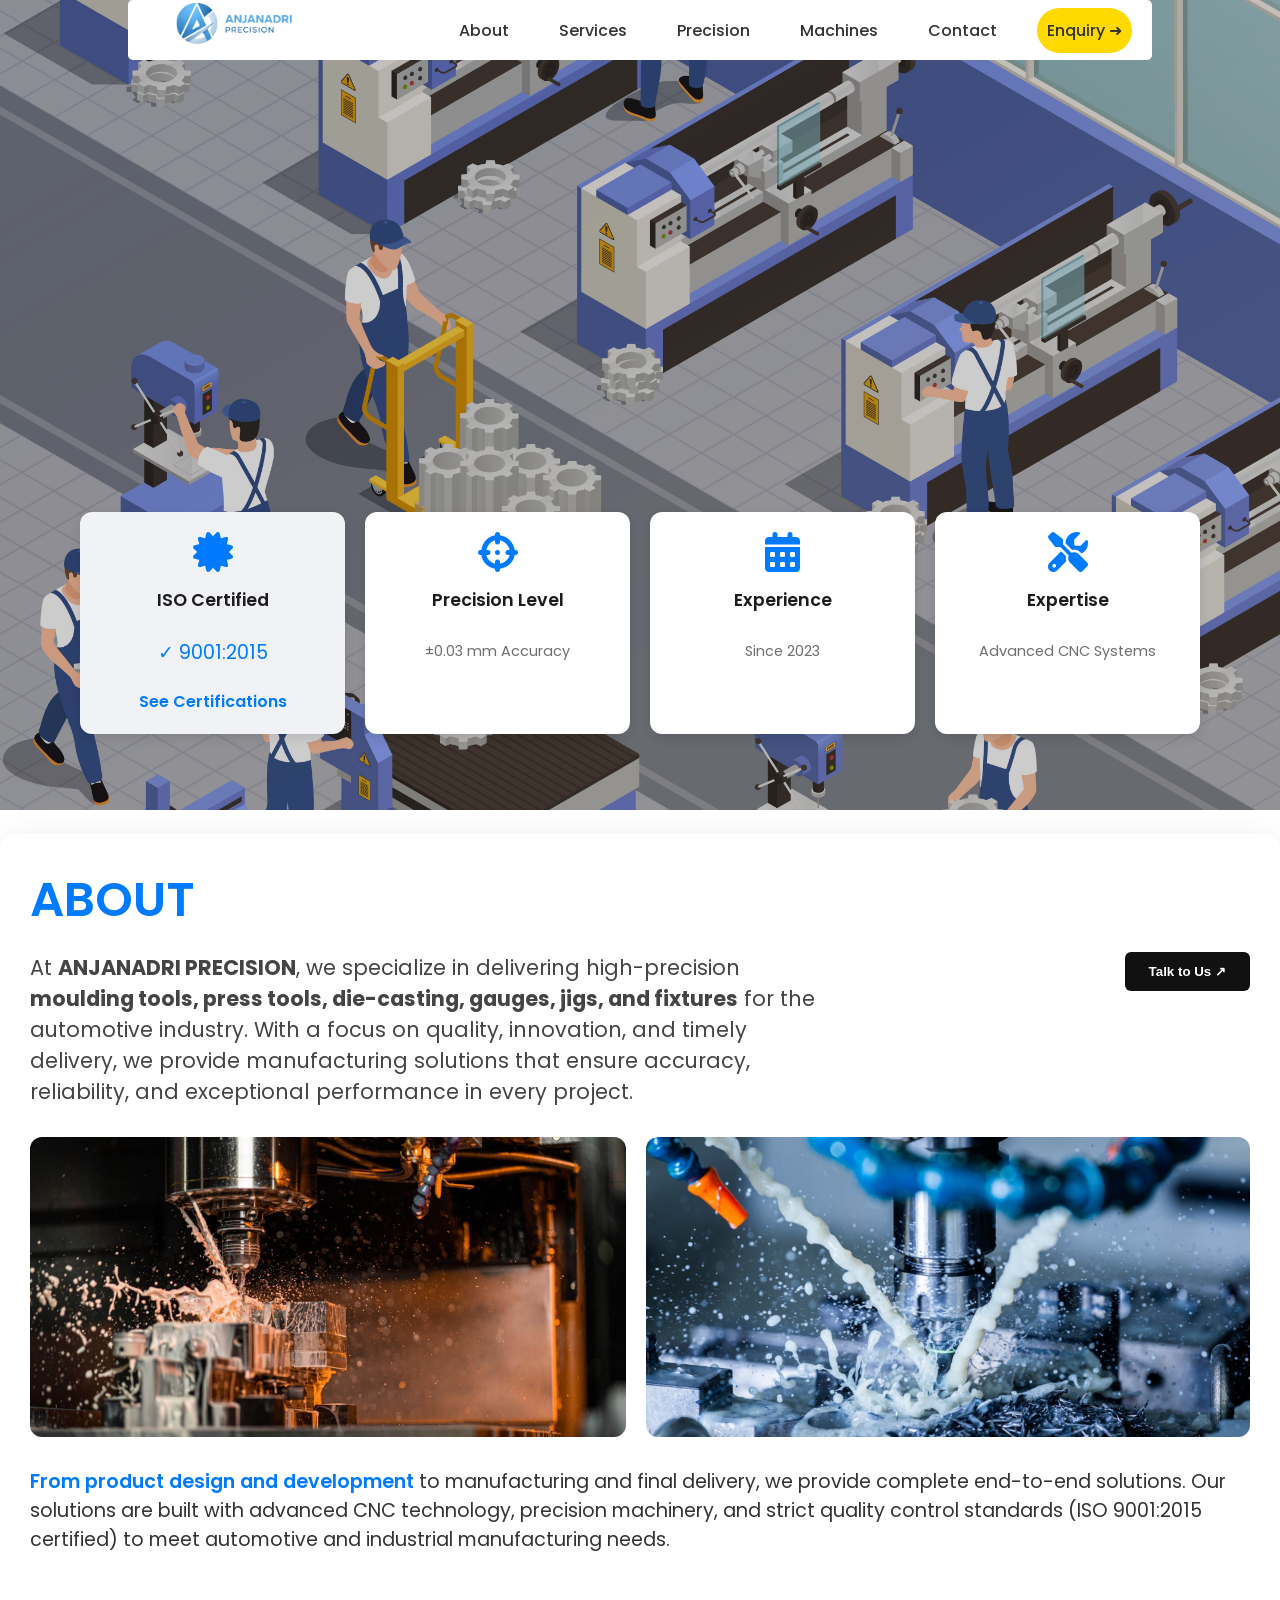
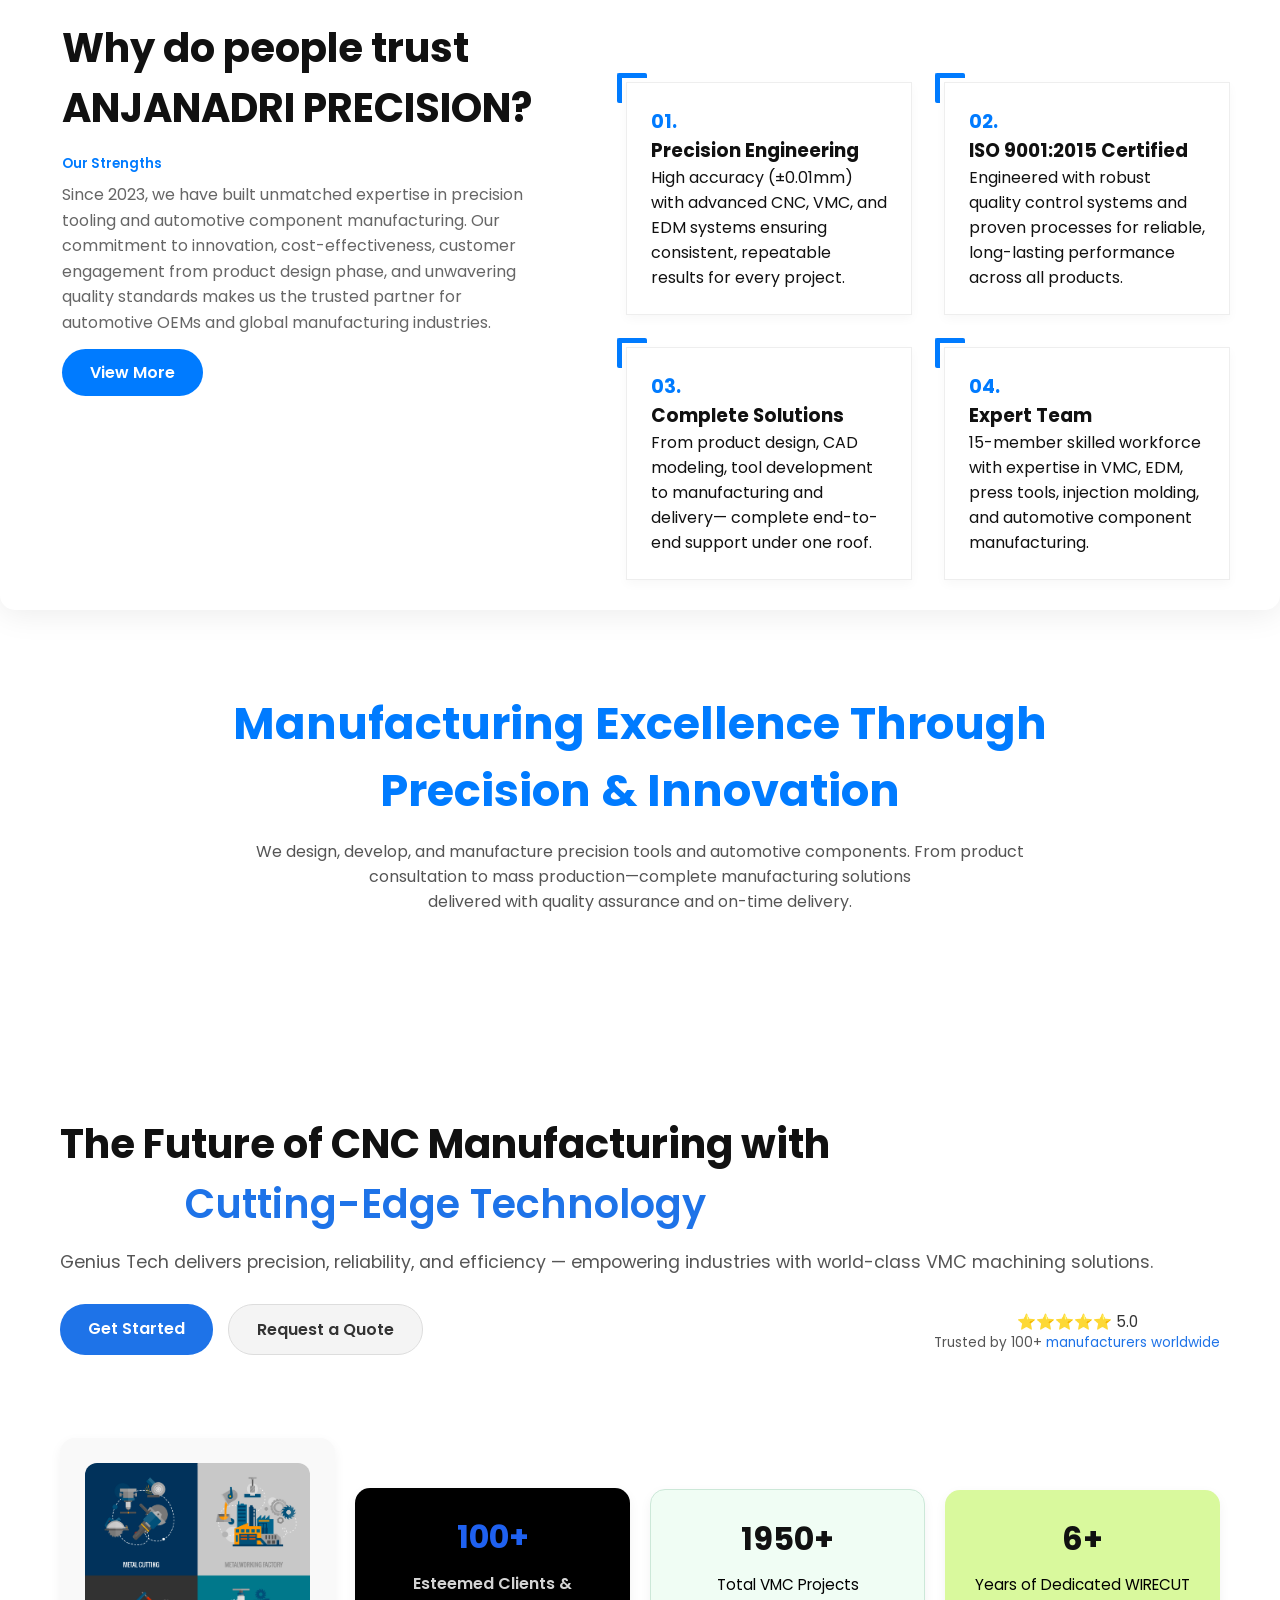
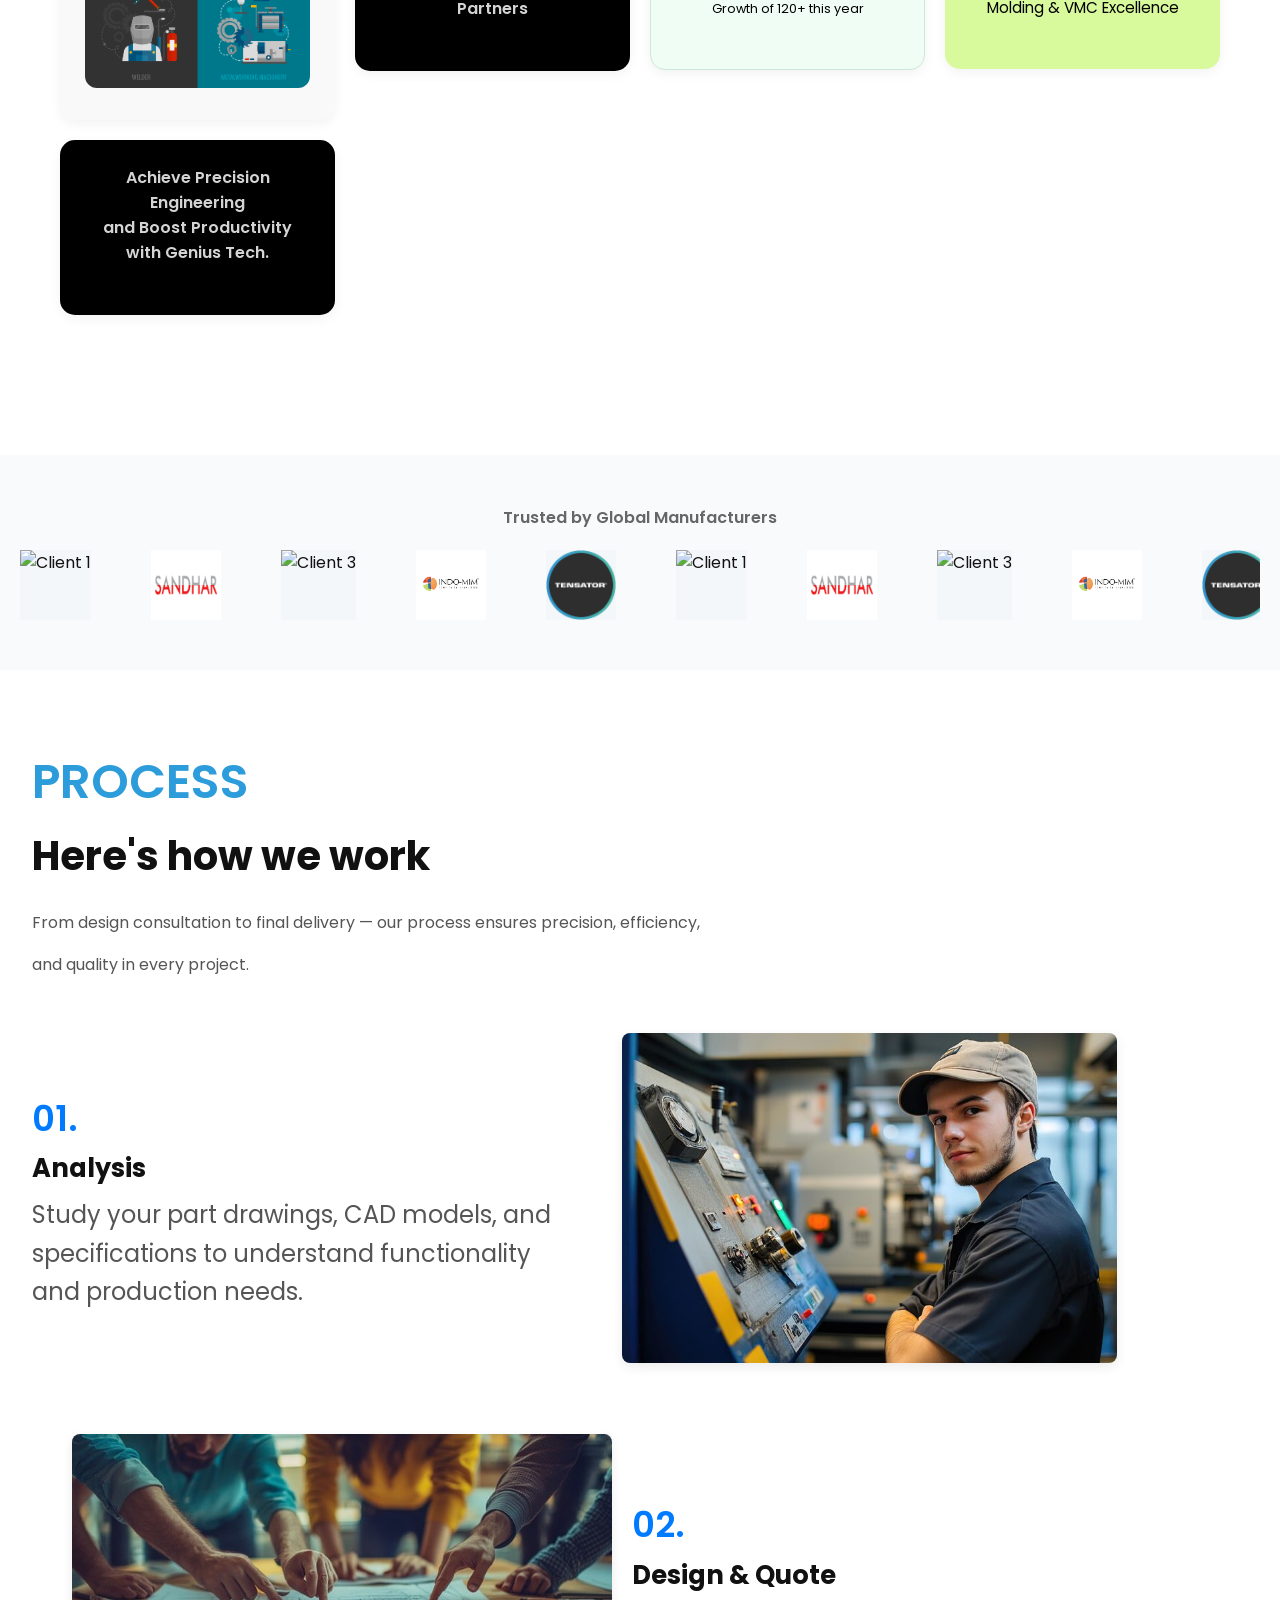
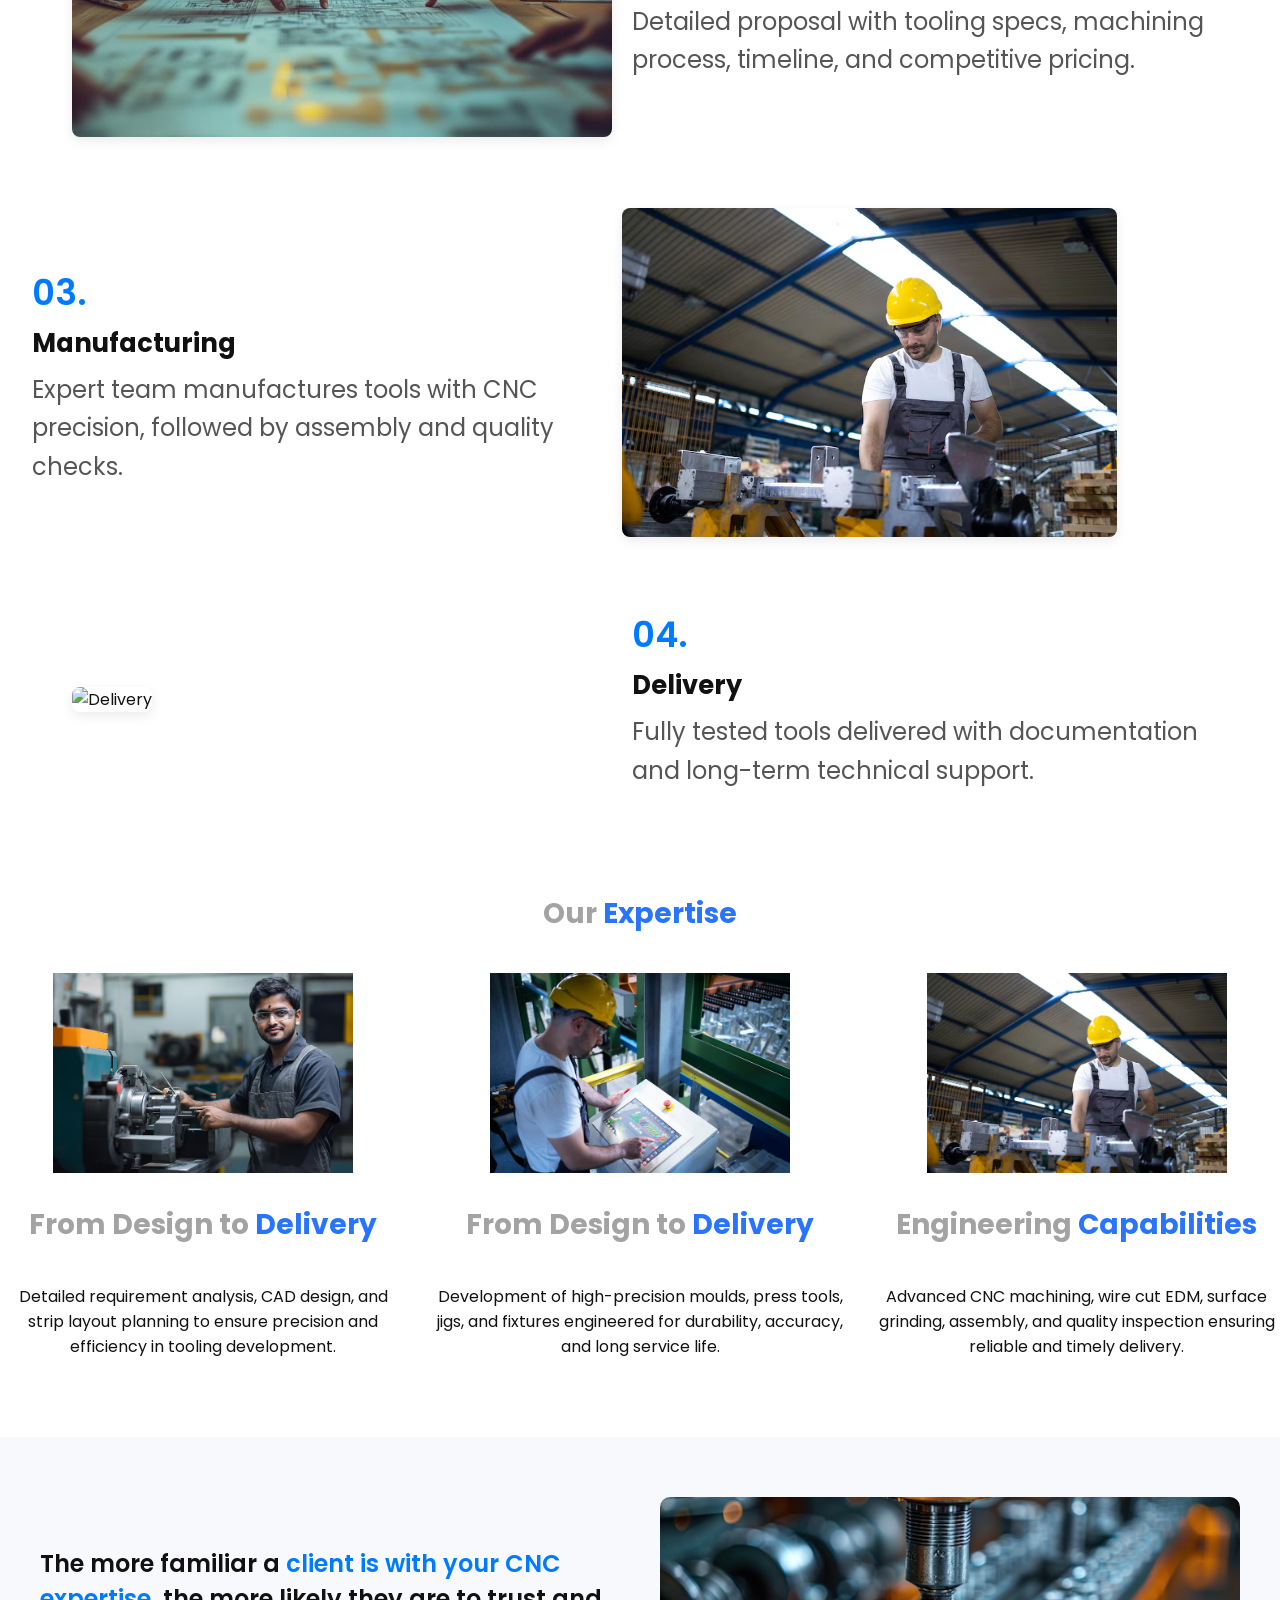
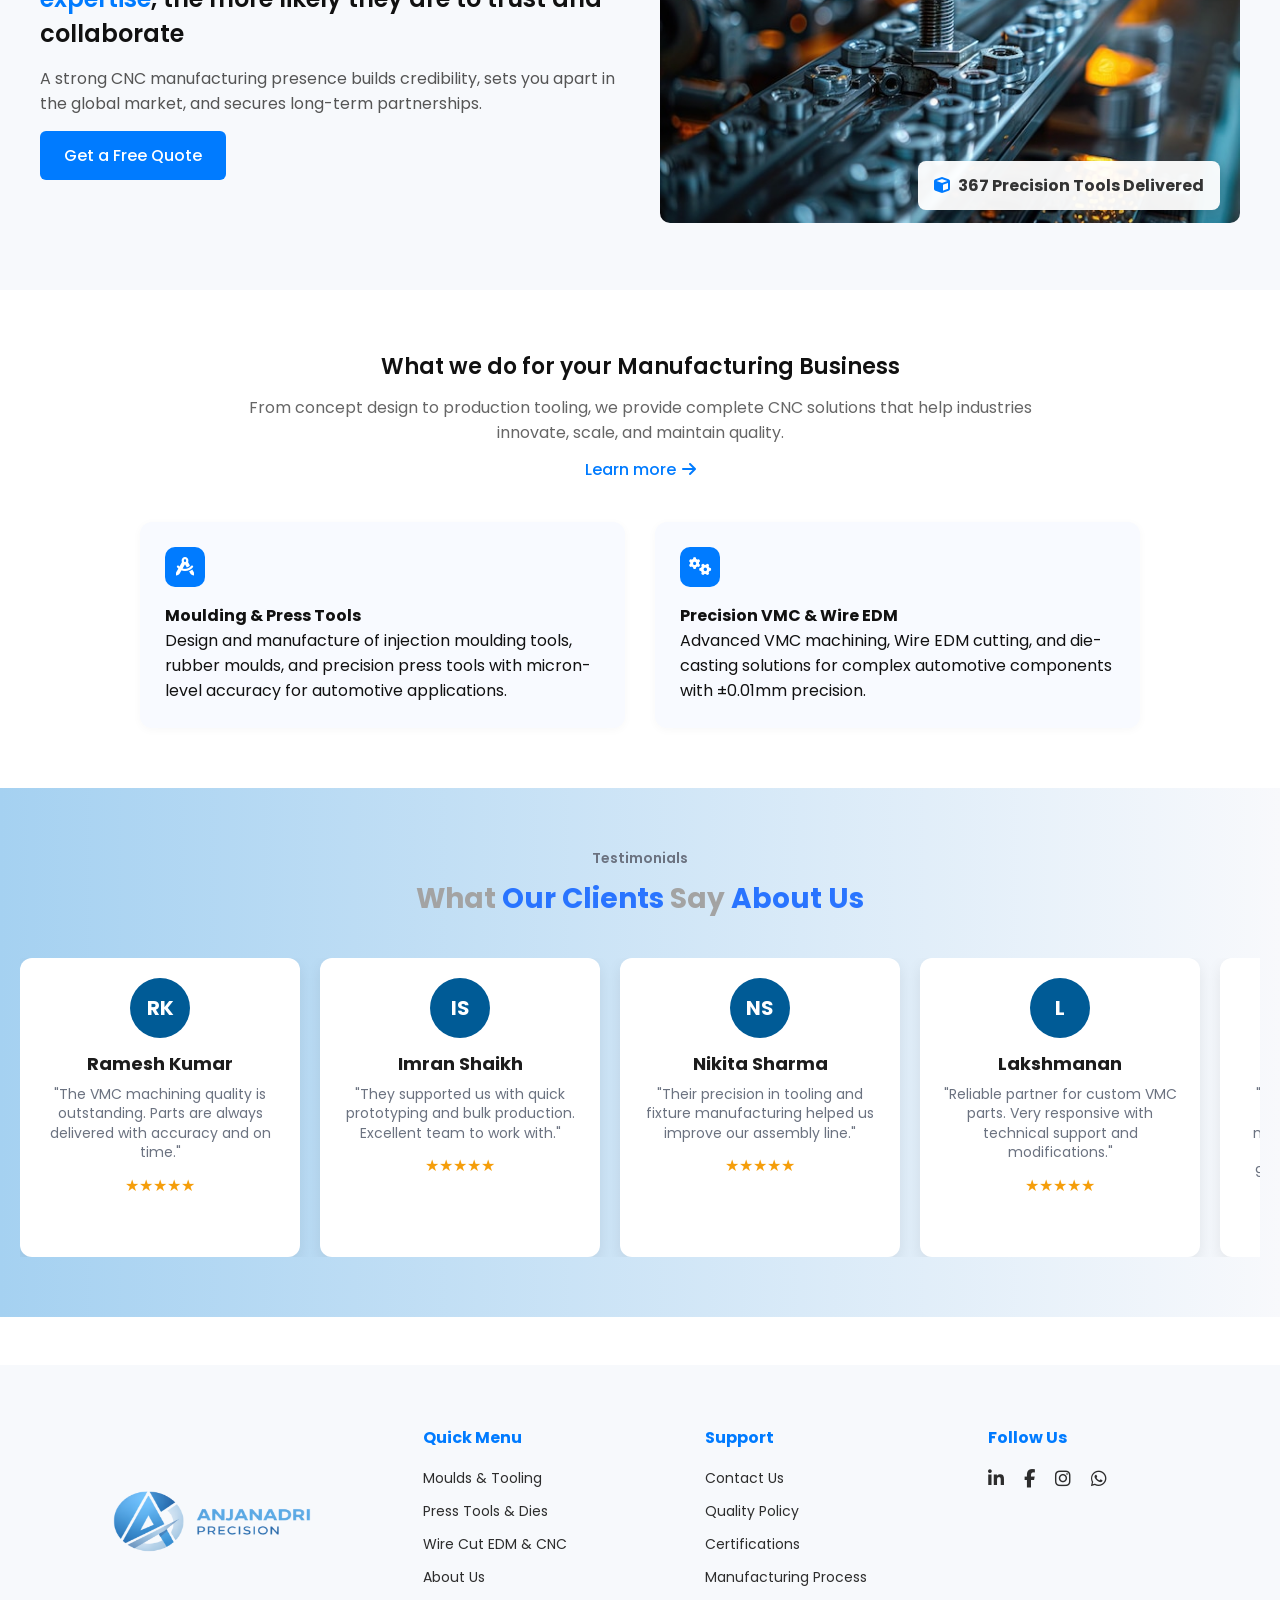
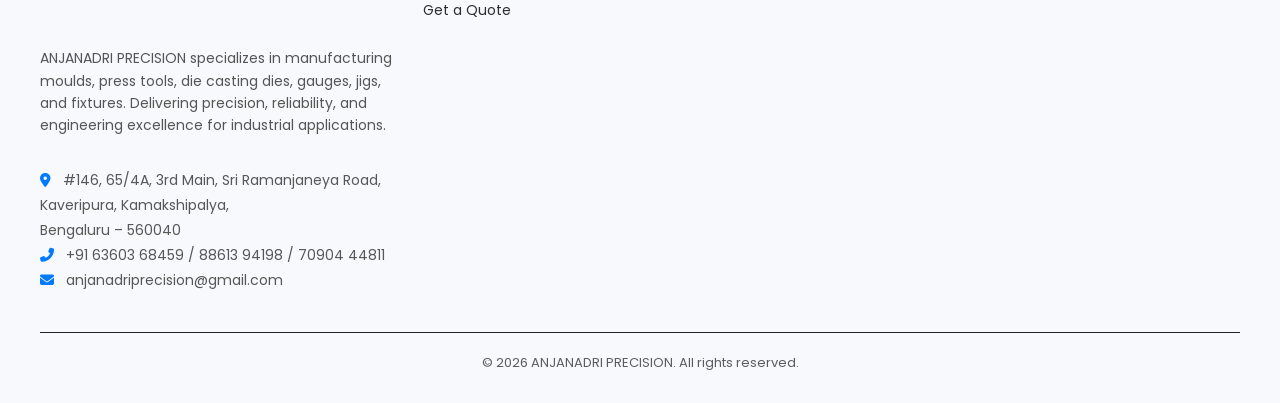
==== commit dd0a9396: "modifying index" ====
--- a/index.html
+++ b/index.html
@@ -31,9 +31,7 @@
       /* Add this CSS to your existing styles */
       .badge a {
         display: inline-block;
-        
-        
-      
+
         color: #fff;
         text-decoration: none;
         border-radius: 4px;
@@ -86,11 +84,8 @@
 
       /* Hero Section */
       .hero {
-       
         font-family: "poppins", sans-serif;
       }
-
-     
 
       .hero .highlight {
         color: #1e73e8;
@@ -98,7 +93,7 @@
 
       .hero p {
         font-size: 1.1rem;
-      
+
         margin-bottom: 25px;
       }
 
@@ -310,7 +305,7 @@
         <div class="herofeature-card battery">
           <i class="fas fa-crosshairs icon-blue"></i>
           <p>Precision Level</p>
-          <small>±0.01 mm Accuracy</small>
+          <small>±0.03 mm Accuracy</small>
         </div>
 
         <div class="herofeature-card battery">
@@ -922,117 +917,107 @@
 
     <footer class="footer">
       <div class="footer-container">
-        <!-- Left Column -->
+        <!-- BRAND -->
         <div class="footer-brand">
           <img
             src="img/logo/anjanadri_logo_png.png"
-            alt="Genius Tech Logo"
+            alt="Anjanadri Precision Logo"
             class="logo"
           />
           <p>
-            ANJANADRI PRECISION specializes in precision manufacturing of
-            tooling, automotive components, moulds, and fixtures. Delivering
-            innovation, accuracy, and reliability for automotive and industrial
-            manufacturing globally.
+            ANJANADRI PRECISION specializes in manufacturing moulds, press
+            tools, die casting dies, gauges, jigs, and fixtures. Delivering
+            precision, reliability, and engineering excellence for industrial
+            applications.
           </p>
         </div>
 
-        <!-- Quick Menu -->
+        <!-- QUICK MENU -->
         <div class="footer-links">
           <h4>Quick Menu</h4>
           <ul>
-            <li><a href="services.html">Moulding Tools</a></li>
-            <li><a href="precision.html">Press Tools & Die-Casting</a></li>
-            <li><a href="precision.html">VMC & Wire EDM</a></li>
+            <li><a href="services.html">Moulds & Tooling</a></li>
+            <li><a href="precision.html">Press Tools & Dies</a></li>
+            <li><a href="precision.html">Wire Cut EDM & CNC</a></li>
             <li><a href="index.html">About Us</a></li>
             <li><a href="contact.html">Get a Quote</a></li>
           </ul>
         </div>
 
-        <!-- Support -->
+        <!-- SUPPORT -->
         <div class="footer-links">
           <h4>Support</h4>
           <ul>
             <li><a href="contact.html">Contact Us</a></li>
-            <li><a href="contact.html">FAQs</a></li>
-            <li><a href="contact.html">Quality Policy</a></li>
-            <li><a href="contact.html">Certifications</a></li>
+            <li><a href="#">Quality Policy</a></li>
+            <li><a href="#">Certifications</a></li>
+            <li><a href="#">Manufacturing Process</a></li>
           </ul>
         </div>
 
-        <!-- Social -->
+        <!-- SOCIAL -->
         <div class="footer-social">
           <h4>Follow Us</h4>
           <div class="social-icons">
+            <a href="#" target="_blank" rel="noopener" title="LinkedIn">
+              <i class="fab fa-linkedin-in"></i>
+            </a>
+
+            <a href="#" target="_blank" rel="noopener" title="Facebook">
+              <i class="fab fa-facebook-f"></i>
+            </a>
+
+            <a href="#" target="_blank" rel="noopener" title="Instagram">
+              <i class="fab fa-instagram"></i>
+            </a>
+
             <a
-              href="https://in.linkedin.com/in/abdul-lashkari-8798a7129?utm_source=share&utm_medium=member_mweb&utm_campaign=share_via&utm_content=profile"
-              title="LinkedIn target="
-              _blank
-              rel="noopener"
-              ><i class="fab fa-linkedin-in"></i
-            ></a>
-            <a
-              href="https://www.facebook.com/share/1JmvB4UV7W/"
-              title="Facebook  target="
-              _blank
-              rel="noopener    "
-              ><i class="fab fa-facebook-f"></i
-            ></a>
-            <a
-              href="https://www.instagram.com/genius.technology_?igsh=MTd4c3Y5YzJkZmF1Mg=="
-              title="Instagram target="
-              _blank
-              rel="noopener"
-              ><i class="fab fa-instagram"></i
-            ></a>
-            <a
-              href="https://wa.me/8123638613?text=Hi%20Genius%20Tech!%20I%20am%20interested%20in%20your%20VMC%20solutions. Can%20you%20provide%20more%20details? target="
-              _blank
+              href="https://wa.me/918861394198?text=Hello%20Anjanadri%20Precision,%20I%20am%20interested%20in%20your%20manufacturing%20services."
+              target="_blank"
               rel="noopener"
               title="WhatsApp"
-              ><i class="fab fa-whatsapp"></i
-            ></a>
-          </div>
-        </div>
+            >
+              <i class="fab fa-whatsapp"></i>
+            </a>
+          </div>
+        </div>
+
+        <!-- CONTACT -->
         <div class="footer-contact">
           <p>
             <a
-              href="https://www.google.com/maps/place/genius+technologies/@13.0064202,77.4947271,808m/data=!3m2!1e3!4b1!4m6!3m5!1s0x3bae3d001422d6f5:0x357eb3ad3a09bf37!8m2!3d13.006415!4d77.497302!16s%2Fg%2F11y013t21p?authuser=0&entry=ttu&g_ep=EgoyMDI1MDkyNC4wIKXMDSoASAFQAw%3D%3D"
+              href="https://maps.app.goo.gl/H3Q5AQWEB5JA9V688"
               target="_blank"
               rel="noopener"
             >
               <i class="fas fa-map-marker-alt"></i>
-              Khatha no 57, Assessment 113/1, Site no 4 (Old Assessment 113),
-              Doddanna Industrial Estate, Laggere Village, Vishwaneedam,
-              Bengaluru, Karnataka 560091
+              #146, 65/4A, 3rd Main, Sri Ramanjaneya Road,<br />
+              Kaveripura, Kamakshipalya,<br />
+              Bengaluru – 560040
             </a>
-                      
           </p>
+
           <p>
             <a href="tel:+916360368459">
-              <i class="fas fa-phone-alt"></i> +91 6360368459 / 8861394198
+              <i class="fas fa-phone-alt"></i>
+              +91 63603 68459 / 88613 94198 / 70904 44811
             </a>
           </p>
+
           <p>
-            <a
-              href="mailto:anjanadriprecision@gmail.com"
-              rel="noopener"
-              target="_blank"
-            >
-              <i class="fas fa-envelope"></i> anjanadriprecision@gmail.com
+            <a href="mailto:anjanadriprecision@gmail.com" target="_blank">
+              <i class="fas fa-envelope"></i>
+              anjanadriprecision@gmail.com
             </a>
           </p>
         </div>
       </div>
 
+      <!-- BOTTOM -->
       <div class="footer-bottom">
-        <p>
-          © Copyright 2025. ANJANADRI PRECISION. All rights reserved. | ISO
-          9001:2015 Certified
-        </p>
+        <p>© 2026 ANJANADRI PRECISION. All rights reserved.</p>
       </div>
     </footer>
-
     <script>
       document.addEventListener("DOMContentLoaded", function () {
         const menuToggle = document.querySelector(".menu-toggle");
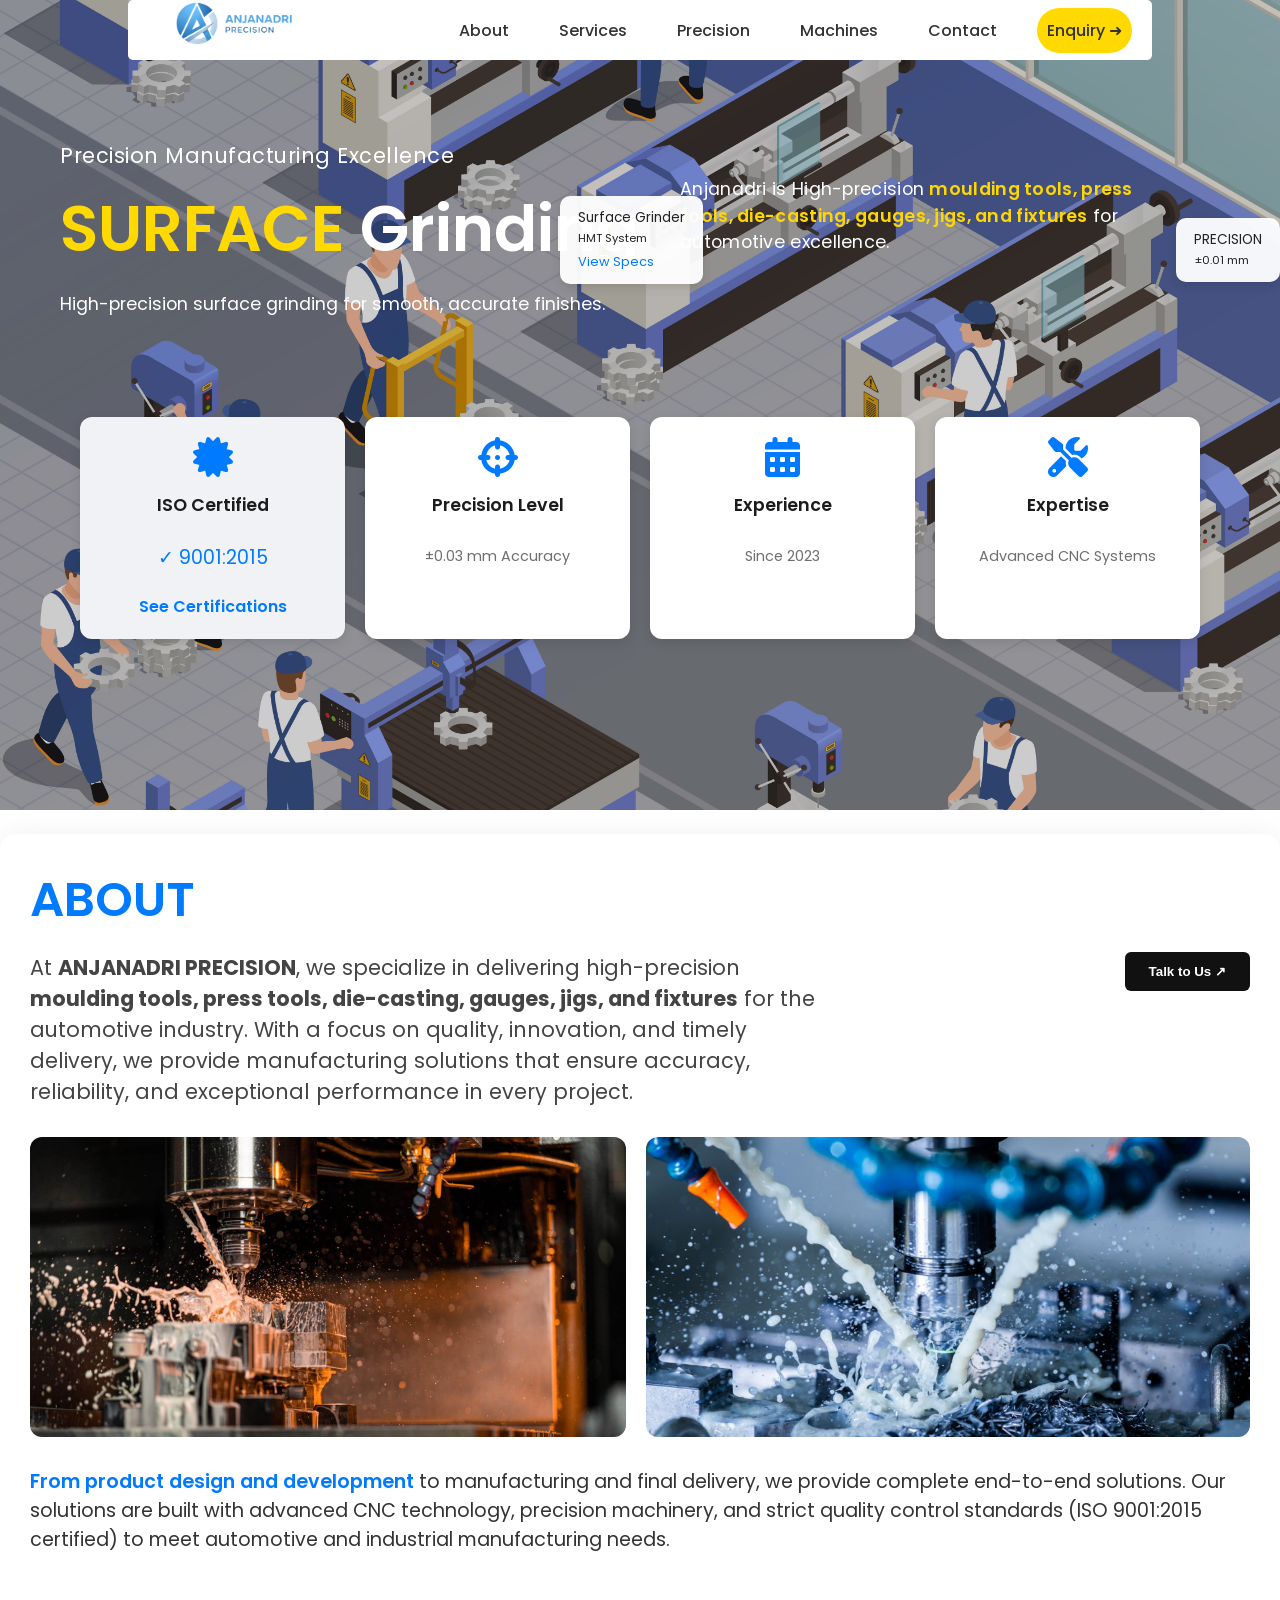
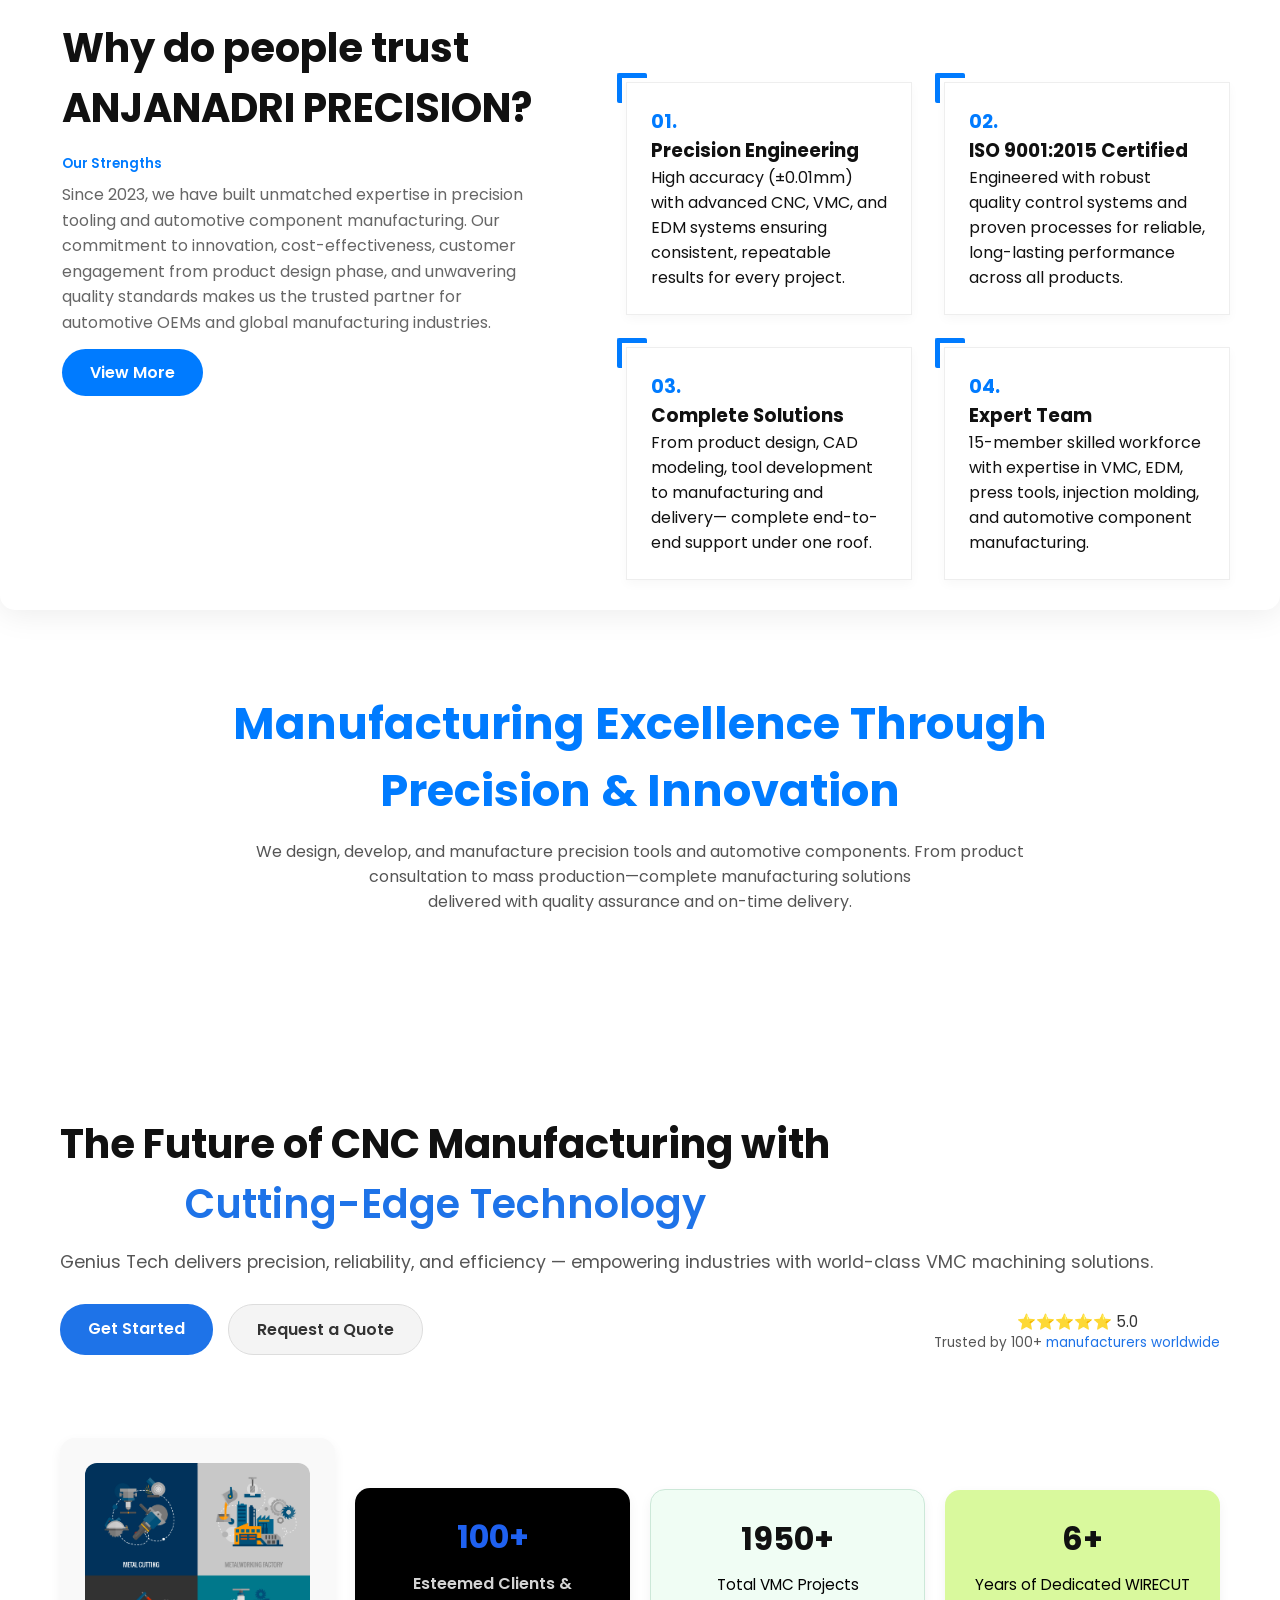
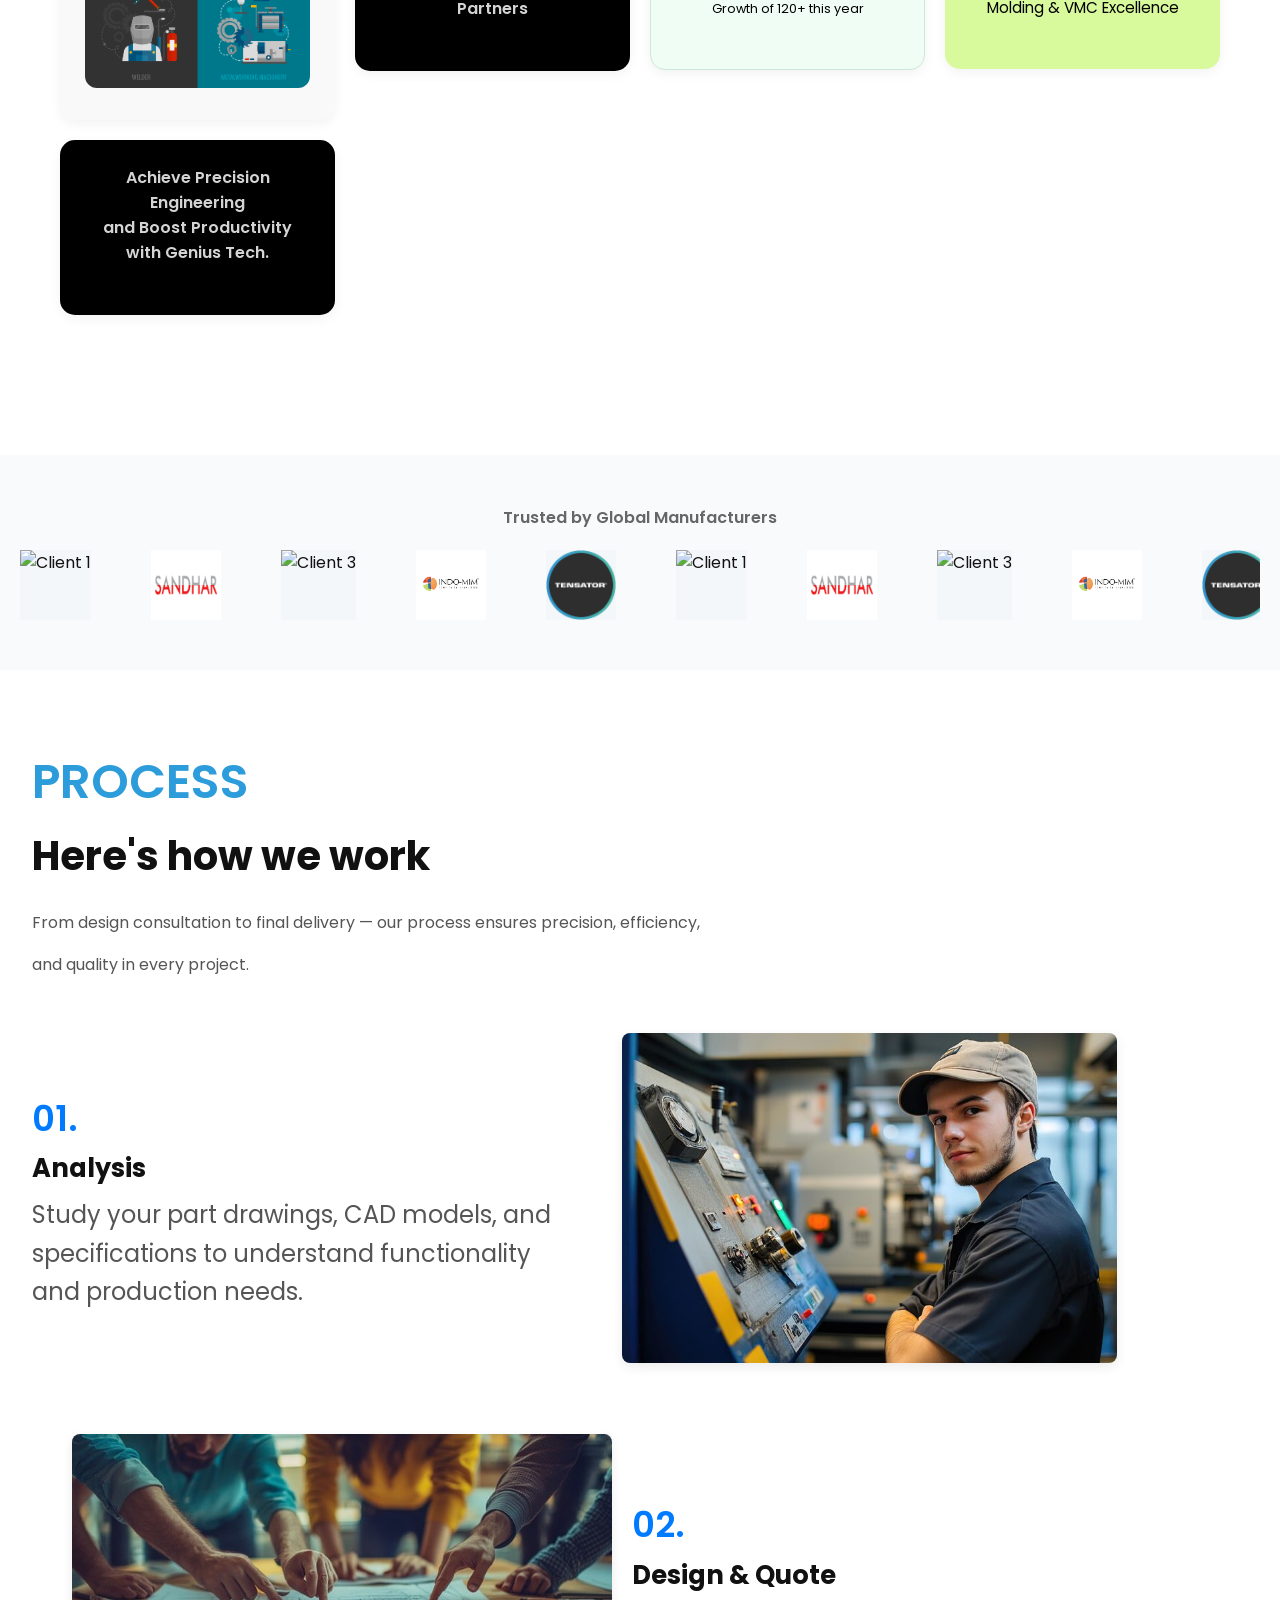
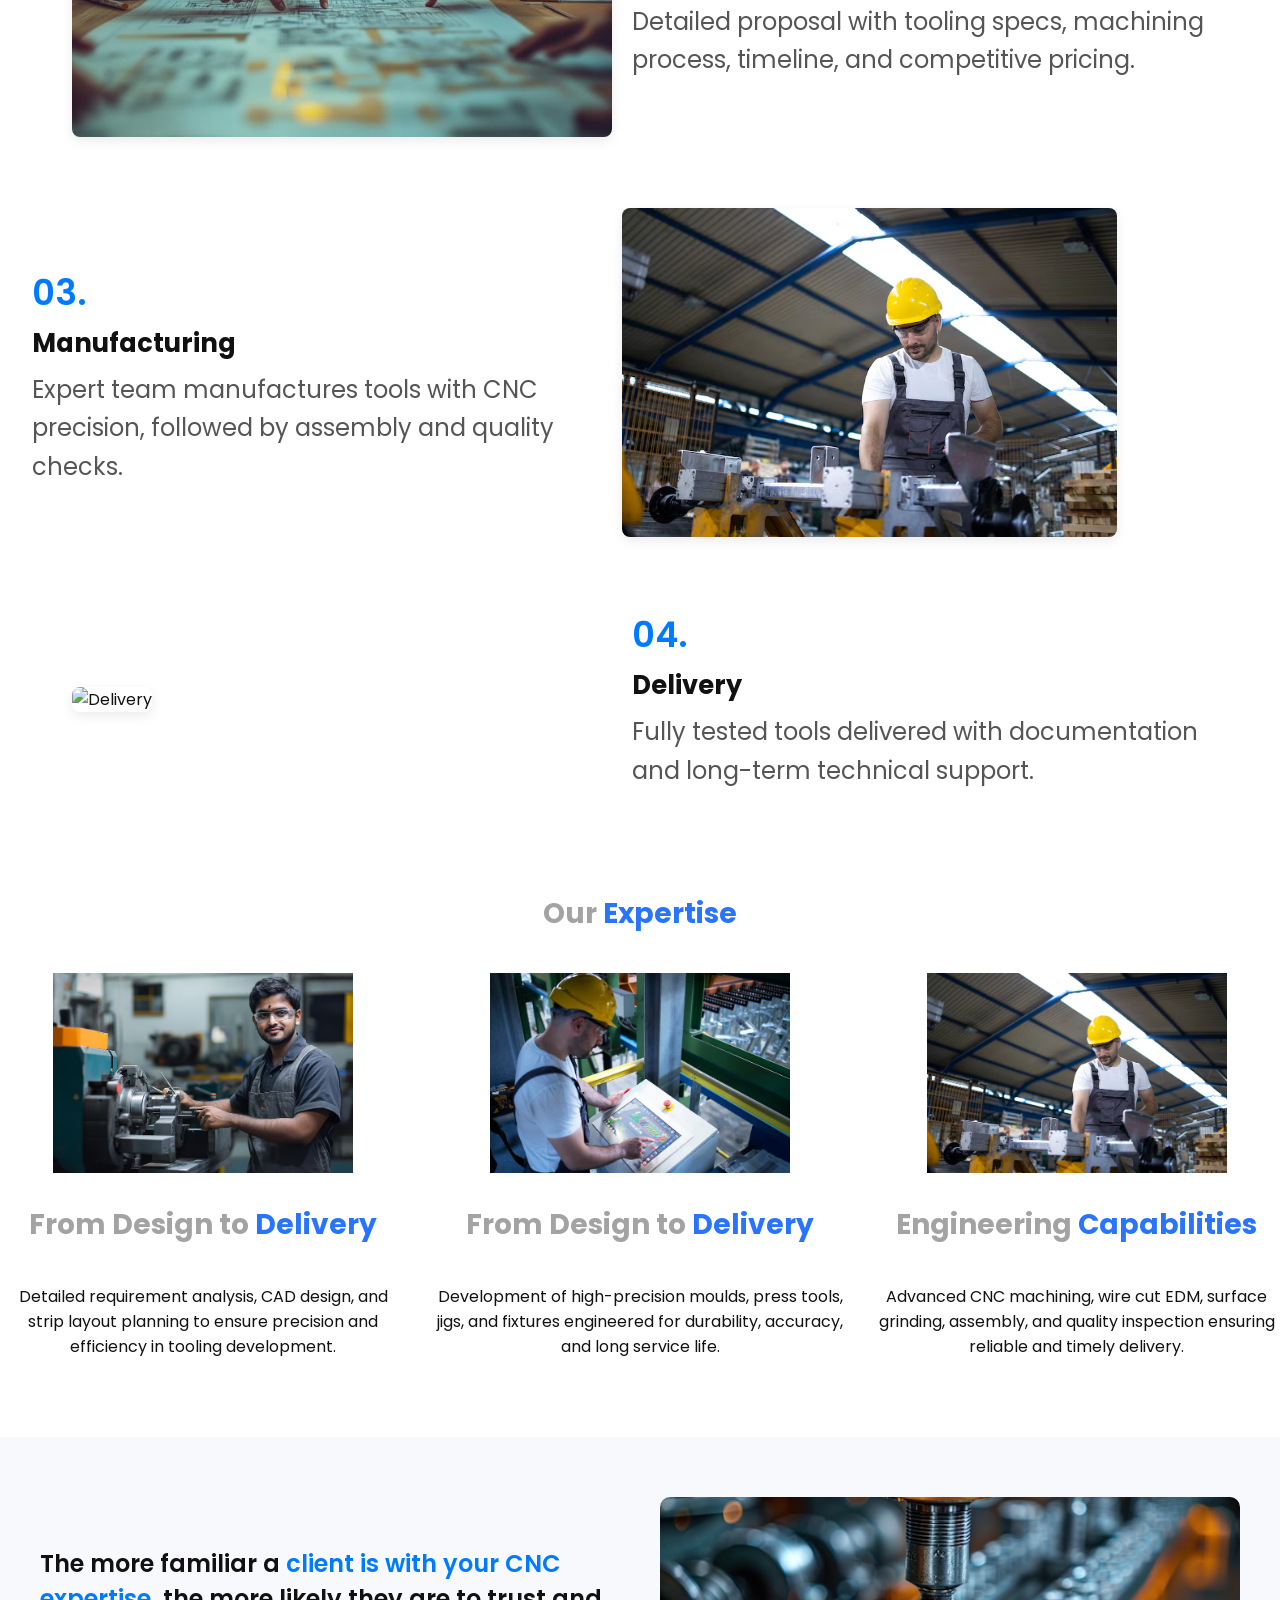
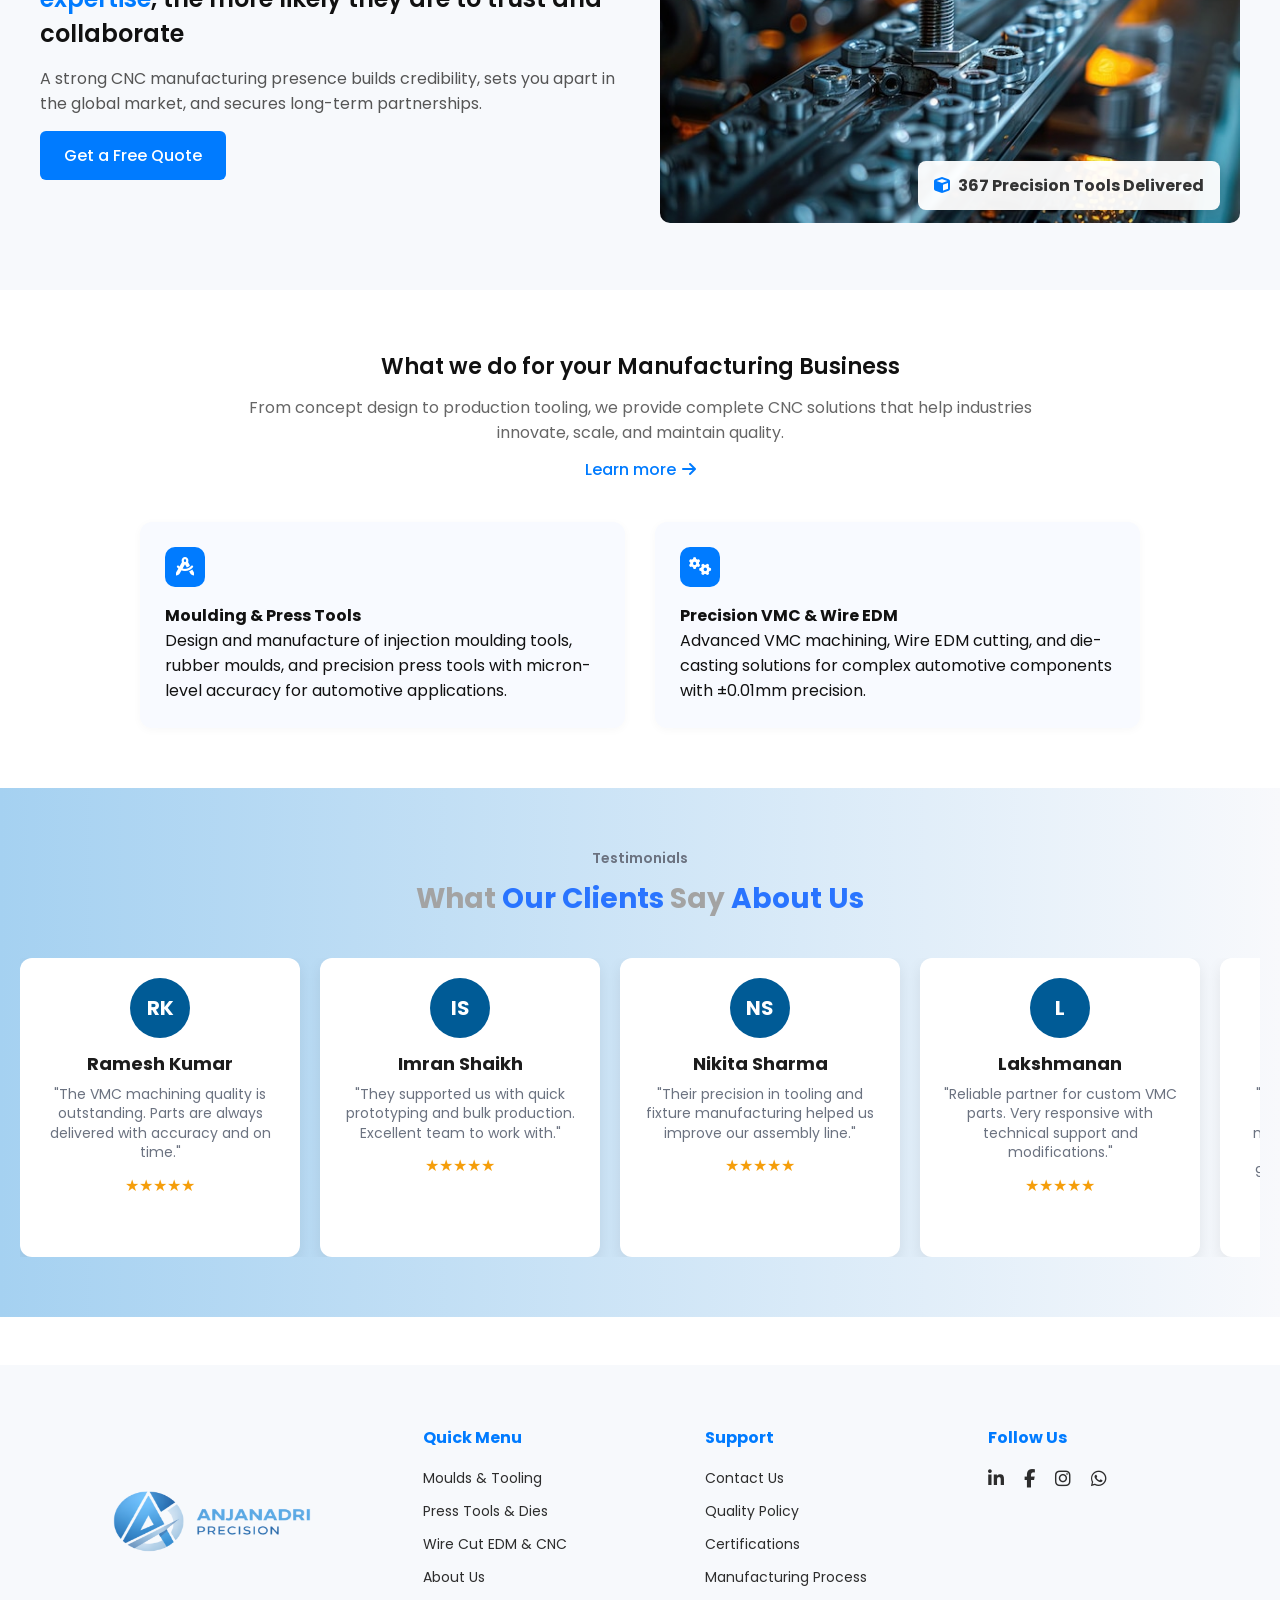
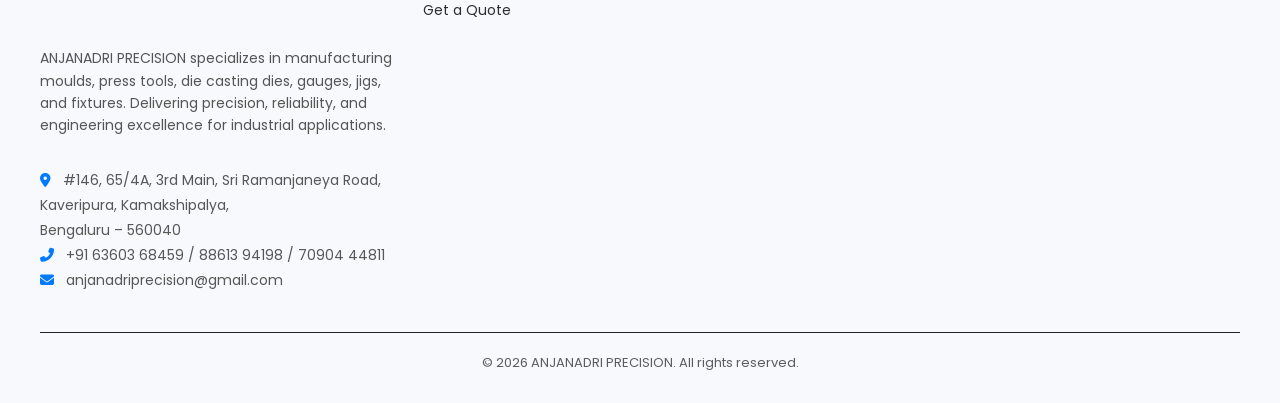
==== commit 88d38d13: "modifying index" ====
--- a/index.html
+++ b/index.html
@@ -1052,7 +1052,7 @@
             image: "img/13190.jpg",
             badgeNx:
               'Wire EDM 700<br><small>High-precision Cutting</small><br><a href="#">View Specs</a>',
-            badgeSun: "PRECISION<br><small>±0.01 mm</small>",
+            badgeSun: "PRECISION<br><small>±0.03 mm</small>",
           },
           {
             title: "<span>SURFACE</span> Grinding",
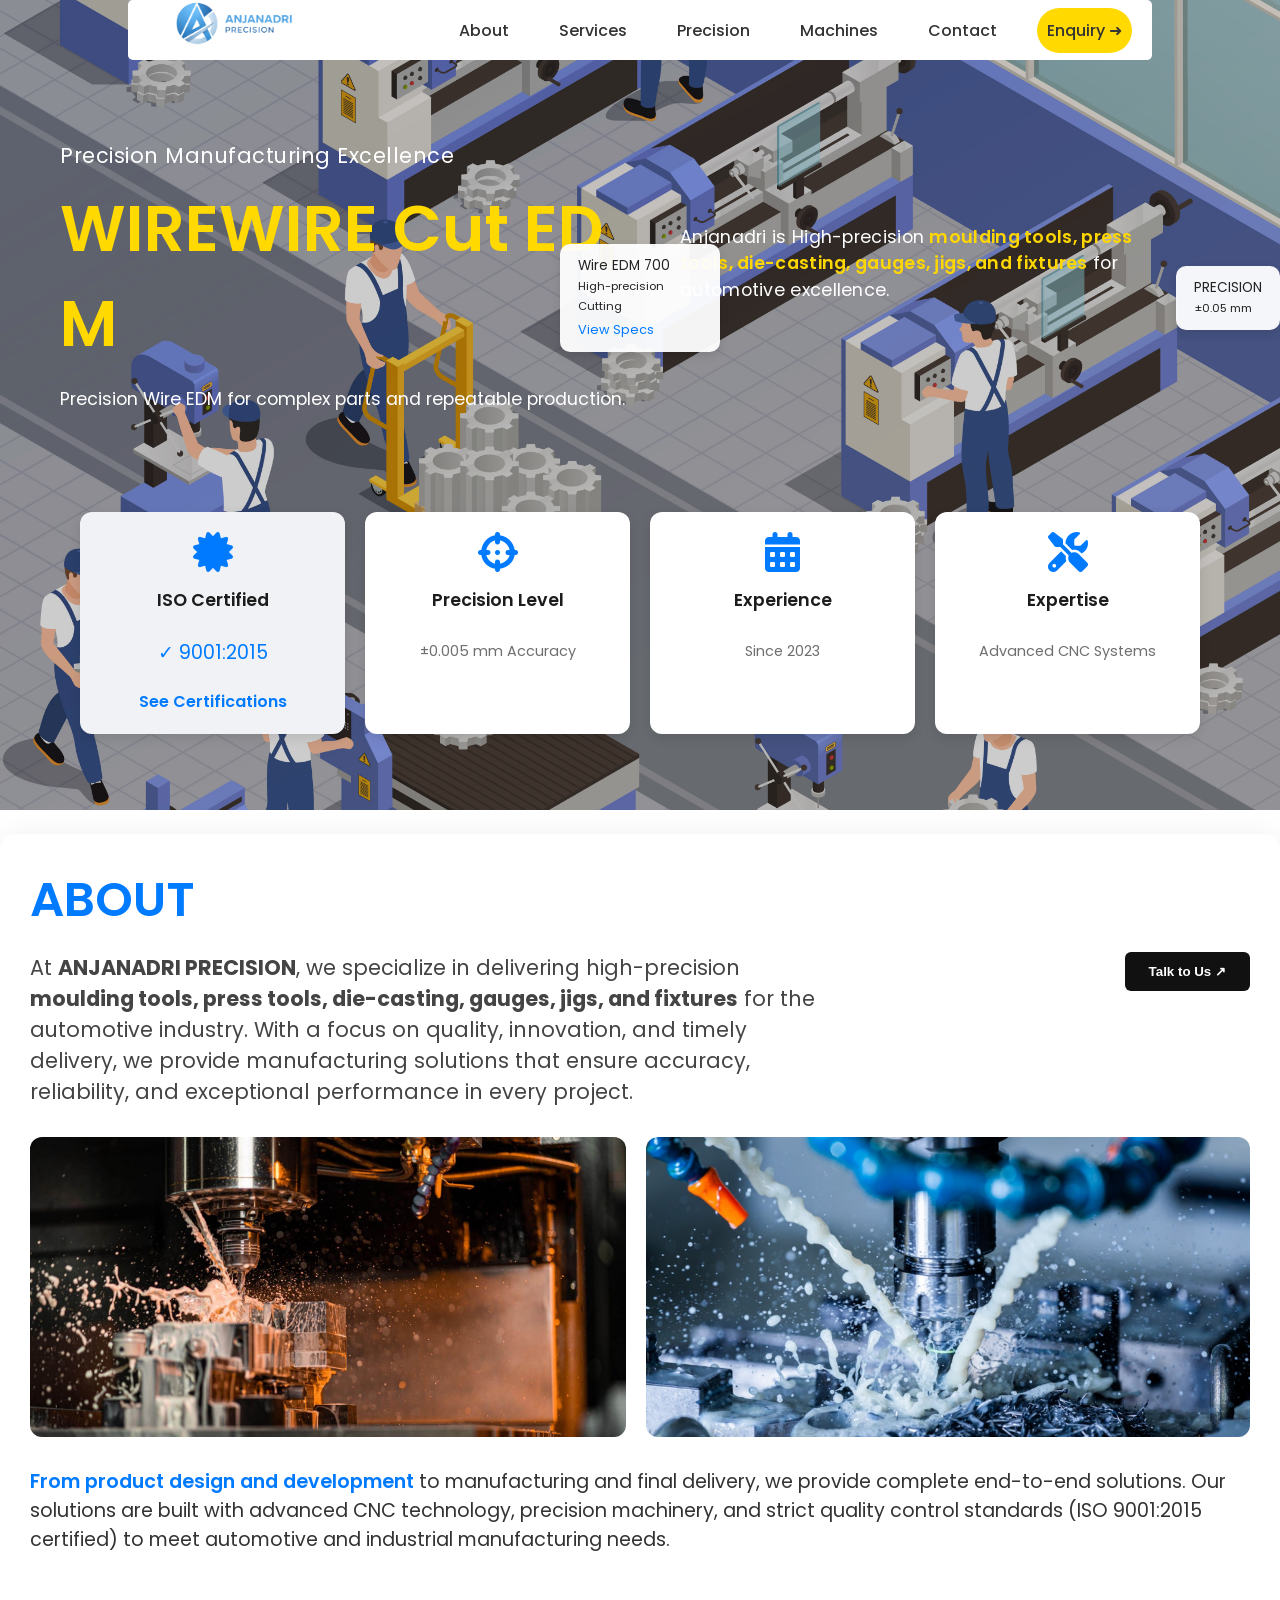
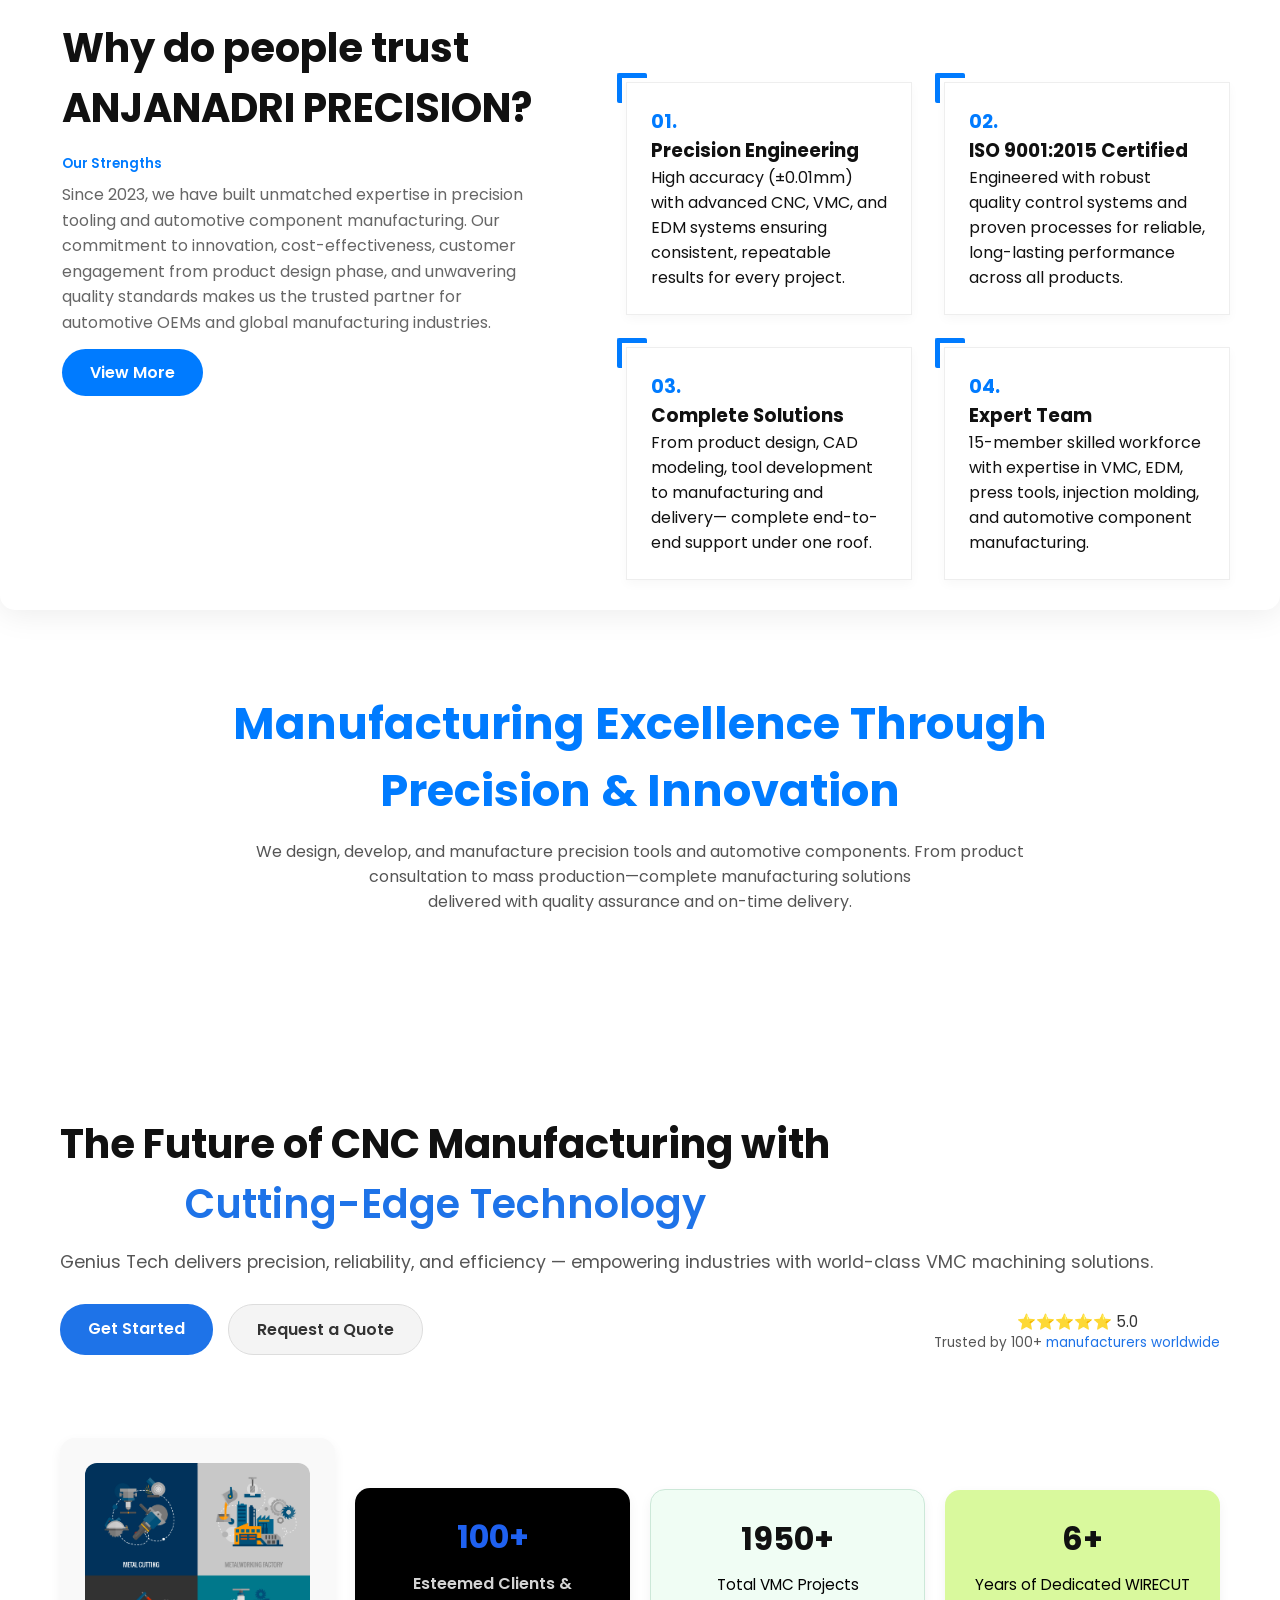
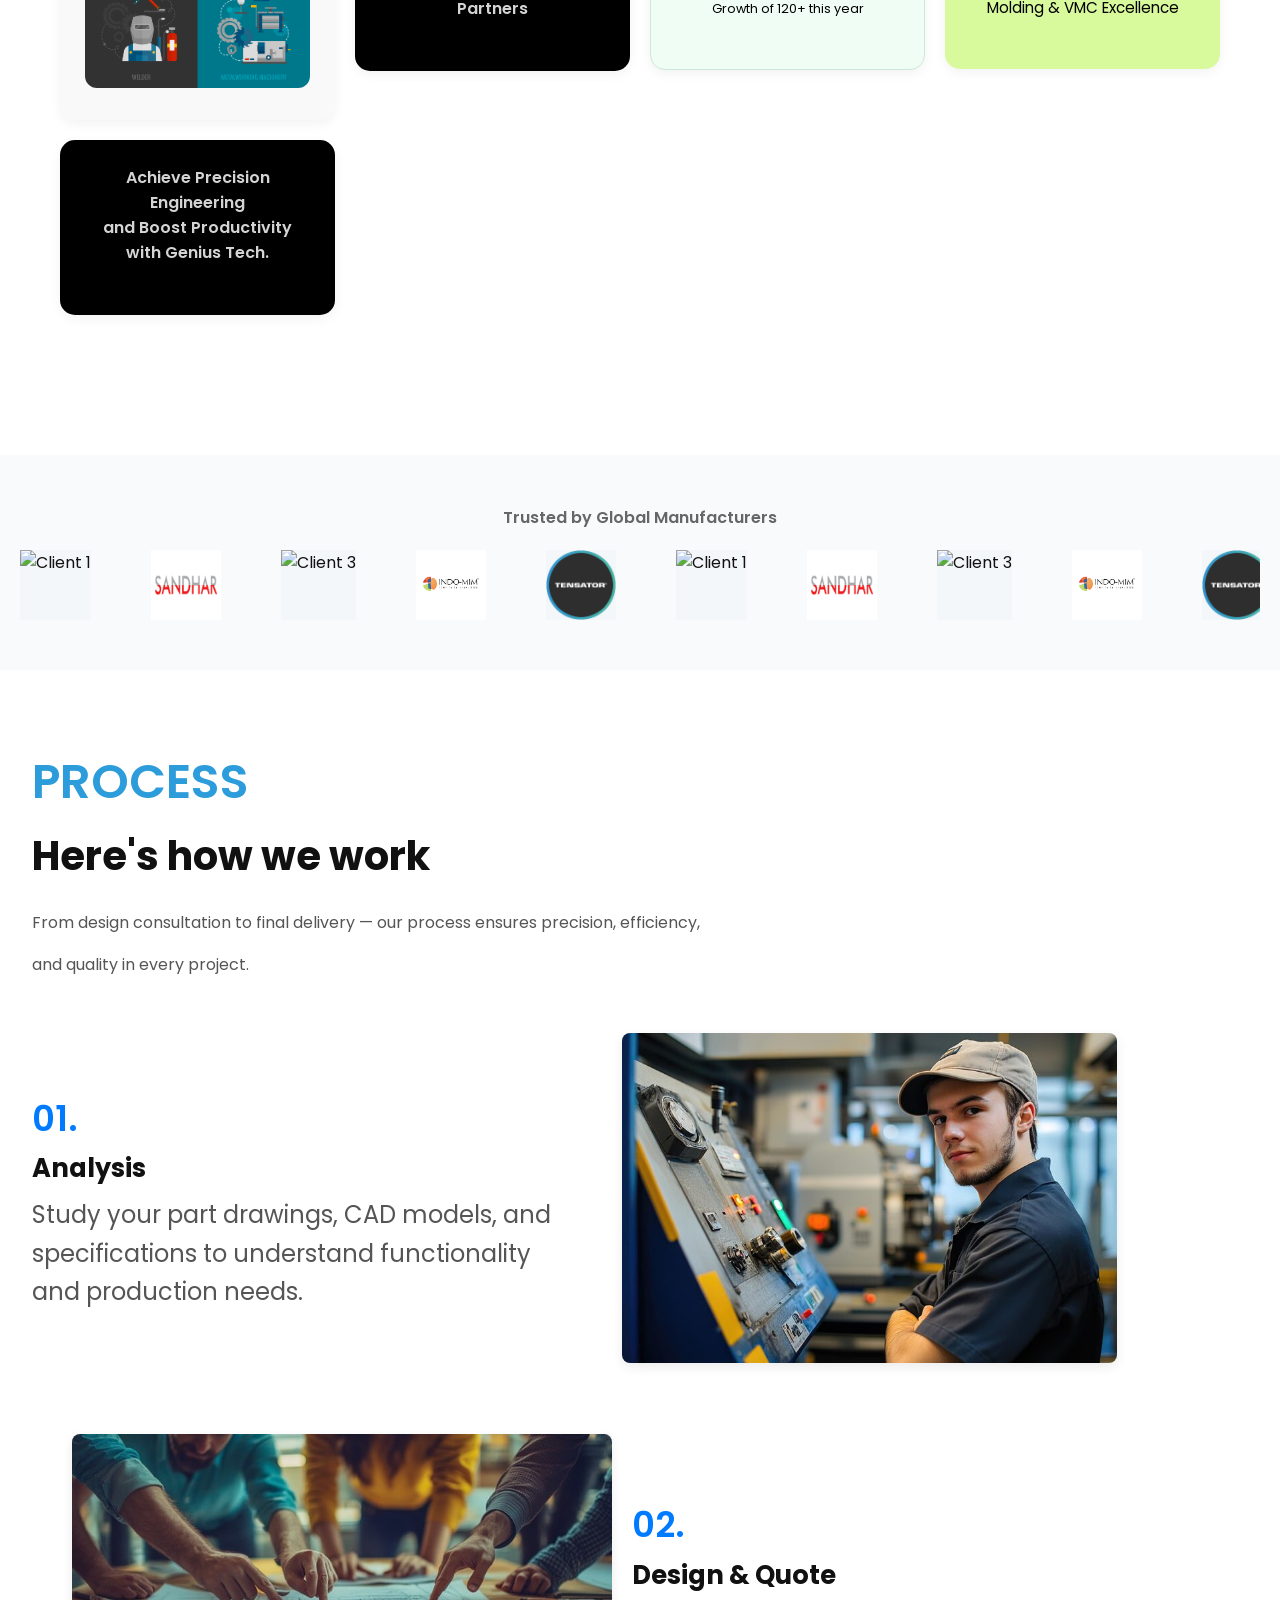
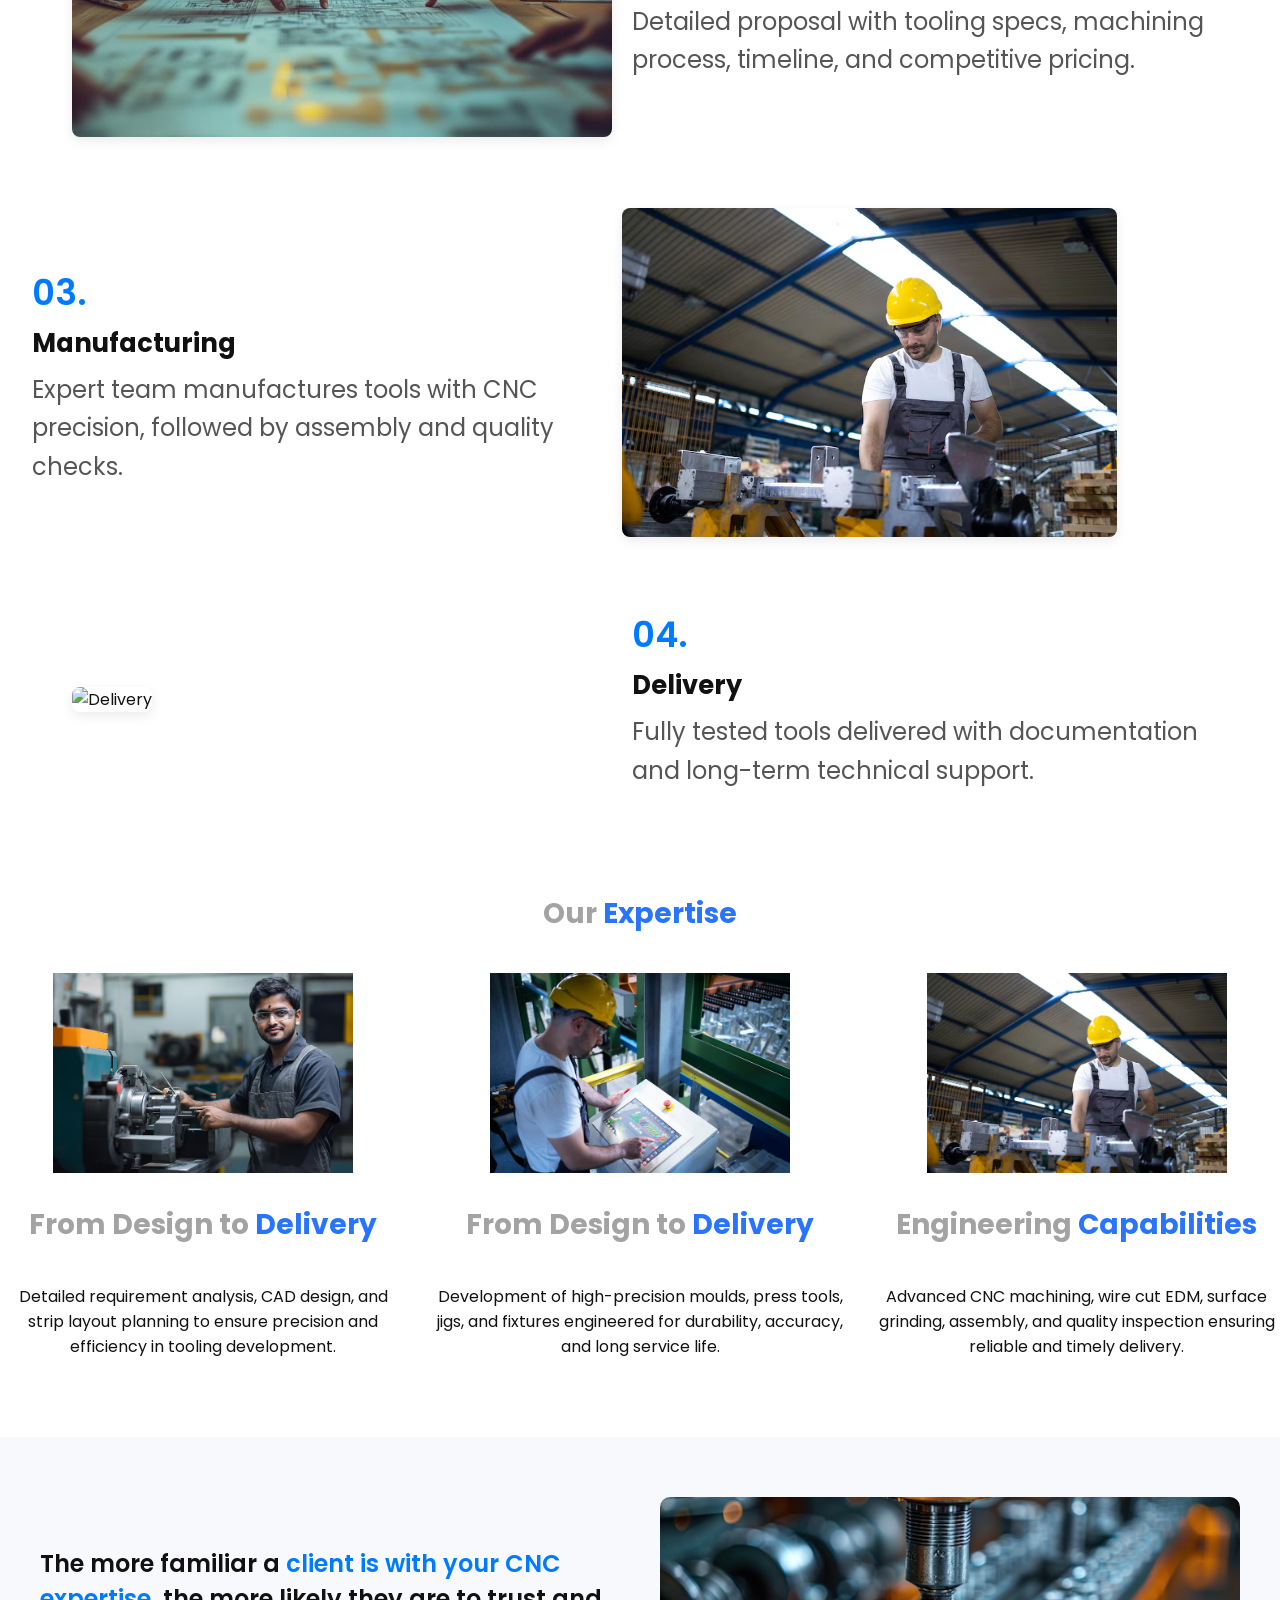
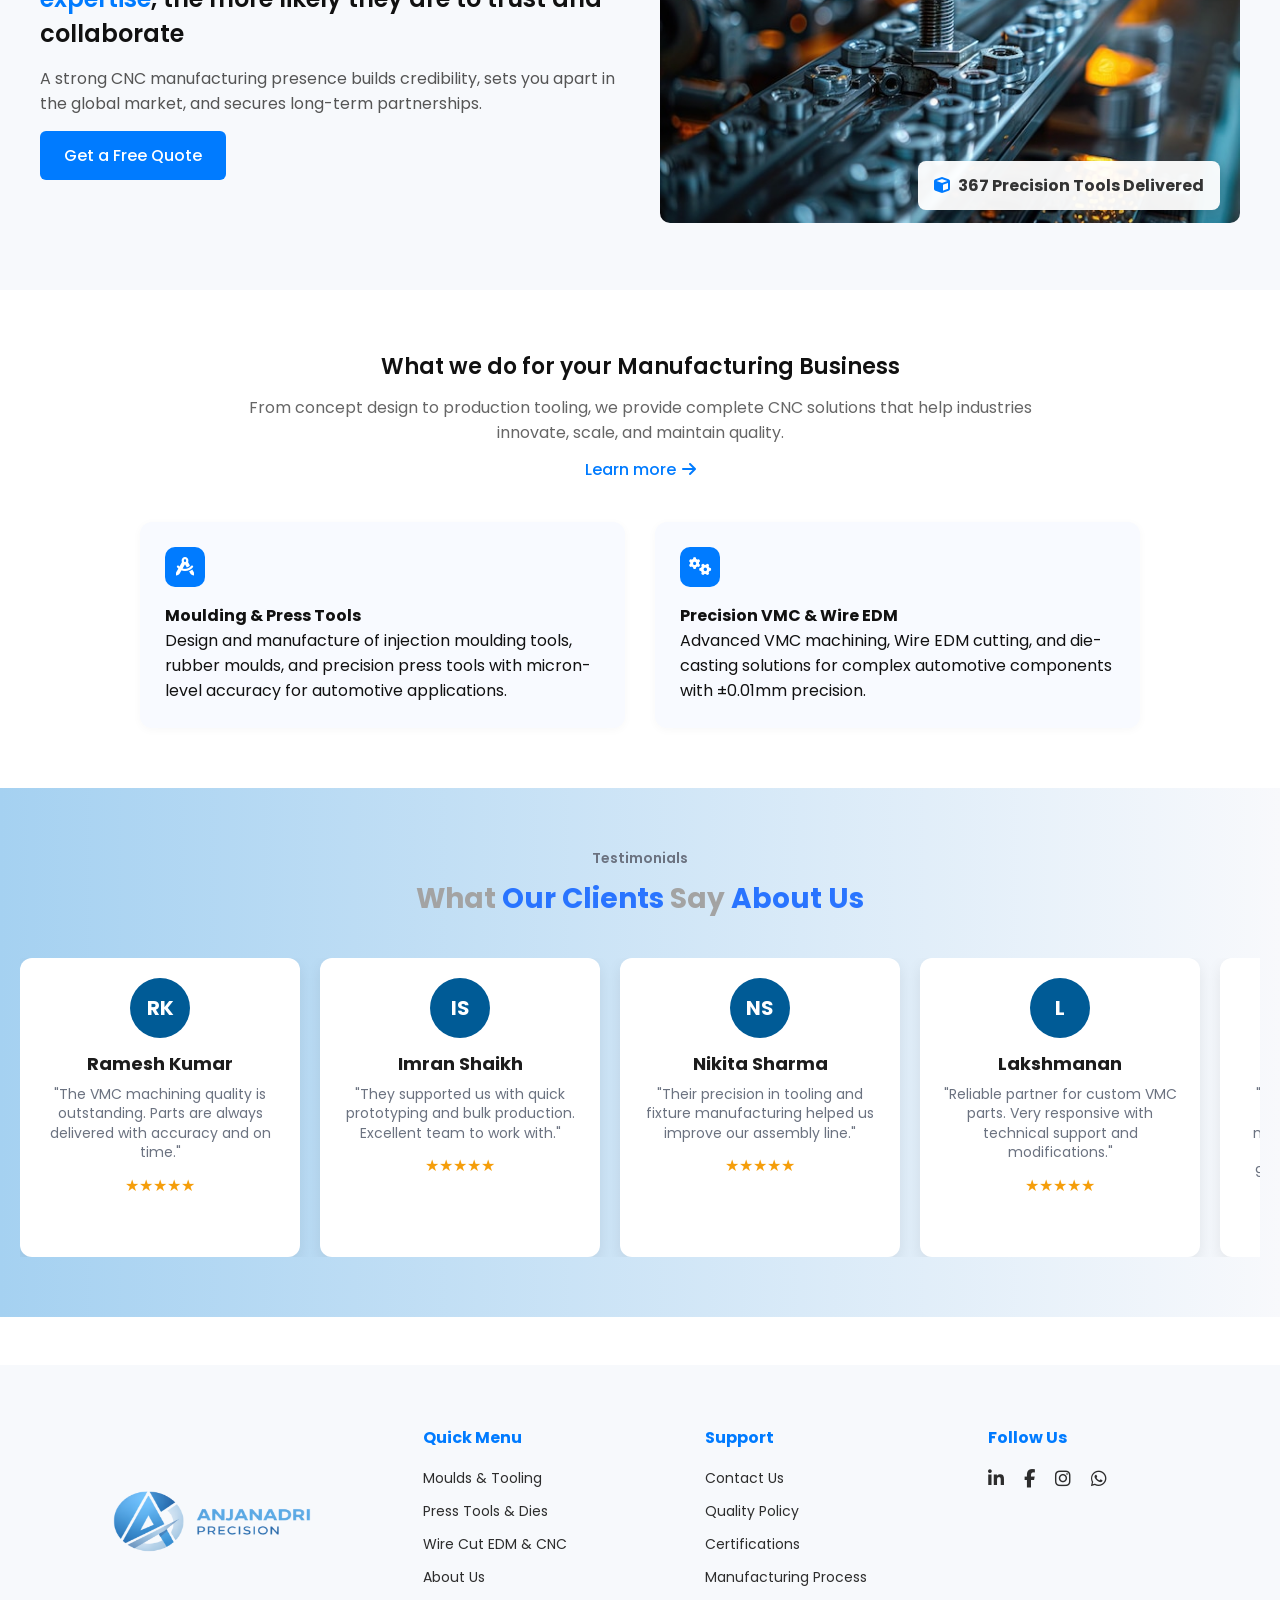
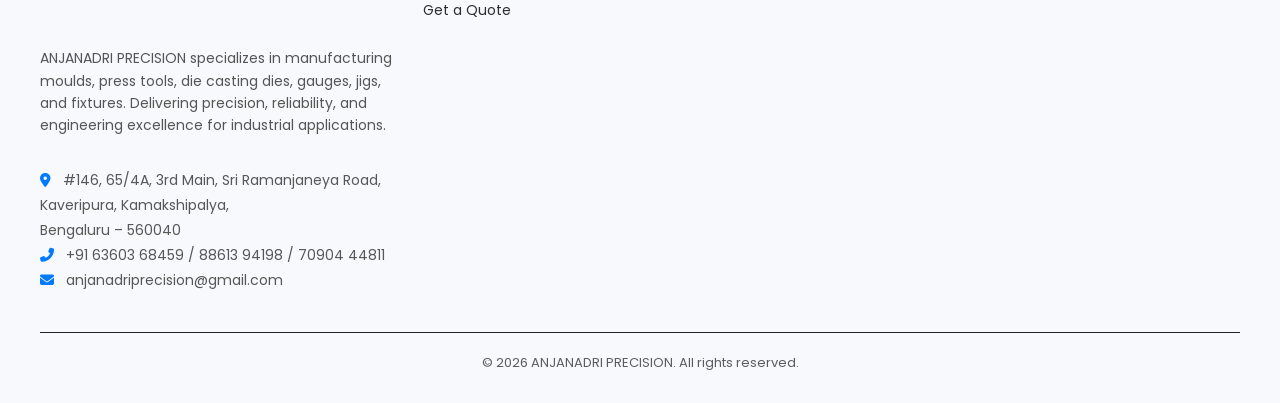
==== commit 3cdaef20: "modifying hero" ====
--- a/index.html
+++ b/index.html
@@ -305,7 +305,7 @@
         <div class="herofeature-card battery">
           <i class="fas fa-crosshairs icon-blue"></i>
           <p>Precision Level</p>
-          <small>±0.03 mm Accuracy</small>
+          <small>±0.005 mm Accuracy</small>
         </div>
 
         <div class="herofeature-card battery">
@@ -1052,7 +1052,7 @@
             image: "img/13190.jpg",
             badgeNx:
               'Wire EDM 700<br><small>High-precision Cutting</small><br><a href="#">View Specs</a>',
-            badgeSun: "PRECISION<br><small>±0.03 mm</small>",
+            badgeSun: "PRECISION<br><small>±0.05 mm</small>",
           },
           {
             title: "<span>SURFACE</span> Grinding",
@@ -1061,7 +1061,7 @@
             image: "img/19820.jpg",
             badgeNx:
               'Surface Grinder<br><small>HMT System</small><br><a href="#">View Specs</a>',
-            badgeSun: "PRECISION<br><small>±0.01 mm</small>",
+            badgeSun: "PRECISION<br><small>±0.005 mm</small>",
           },
           {
             title: "<span>DRO</span> Milling",
@@ -1071,7 +1071,7 @@
               "img/abt/industrial-closeup-metalworking-machine-precision-parts_1287986-742.jpg",
             badgeNx:
               'DRO Milling Machine<br><small>Precision Cutting</small><br><a href="#">View Specs</a>',
-            badgeSun: "ACCURATE<br><small>±0.01 mm</small>",
+            badgeSun: "ACCURATE<br><small>±0.005 mm</small>",
           },
           {
             title: "<span>SPARK</span> Erosion",
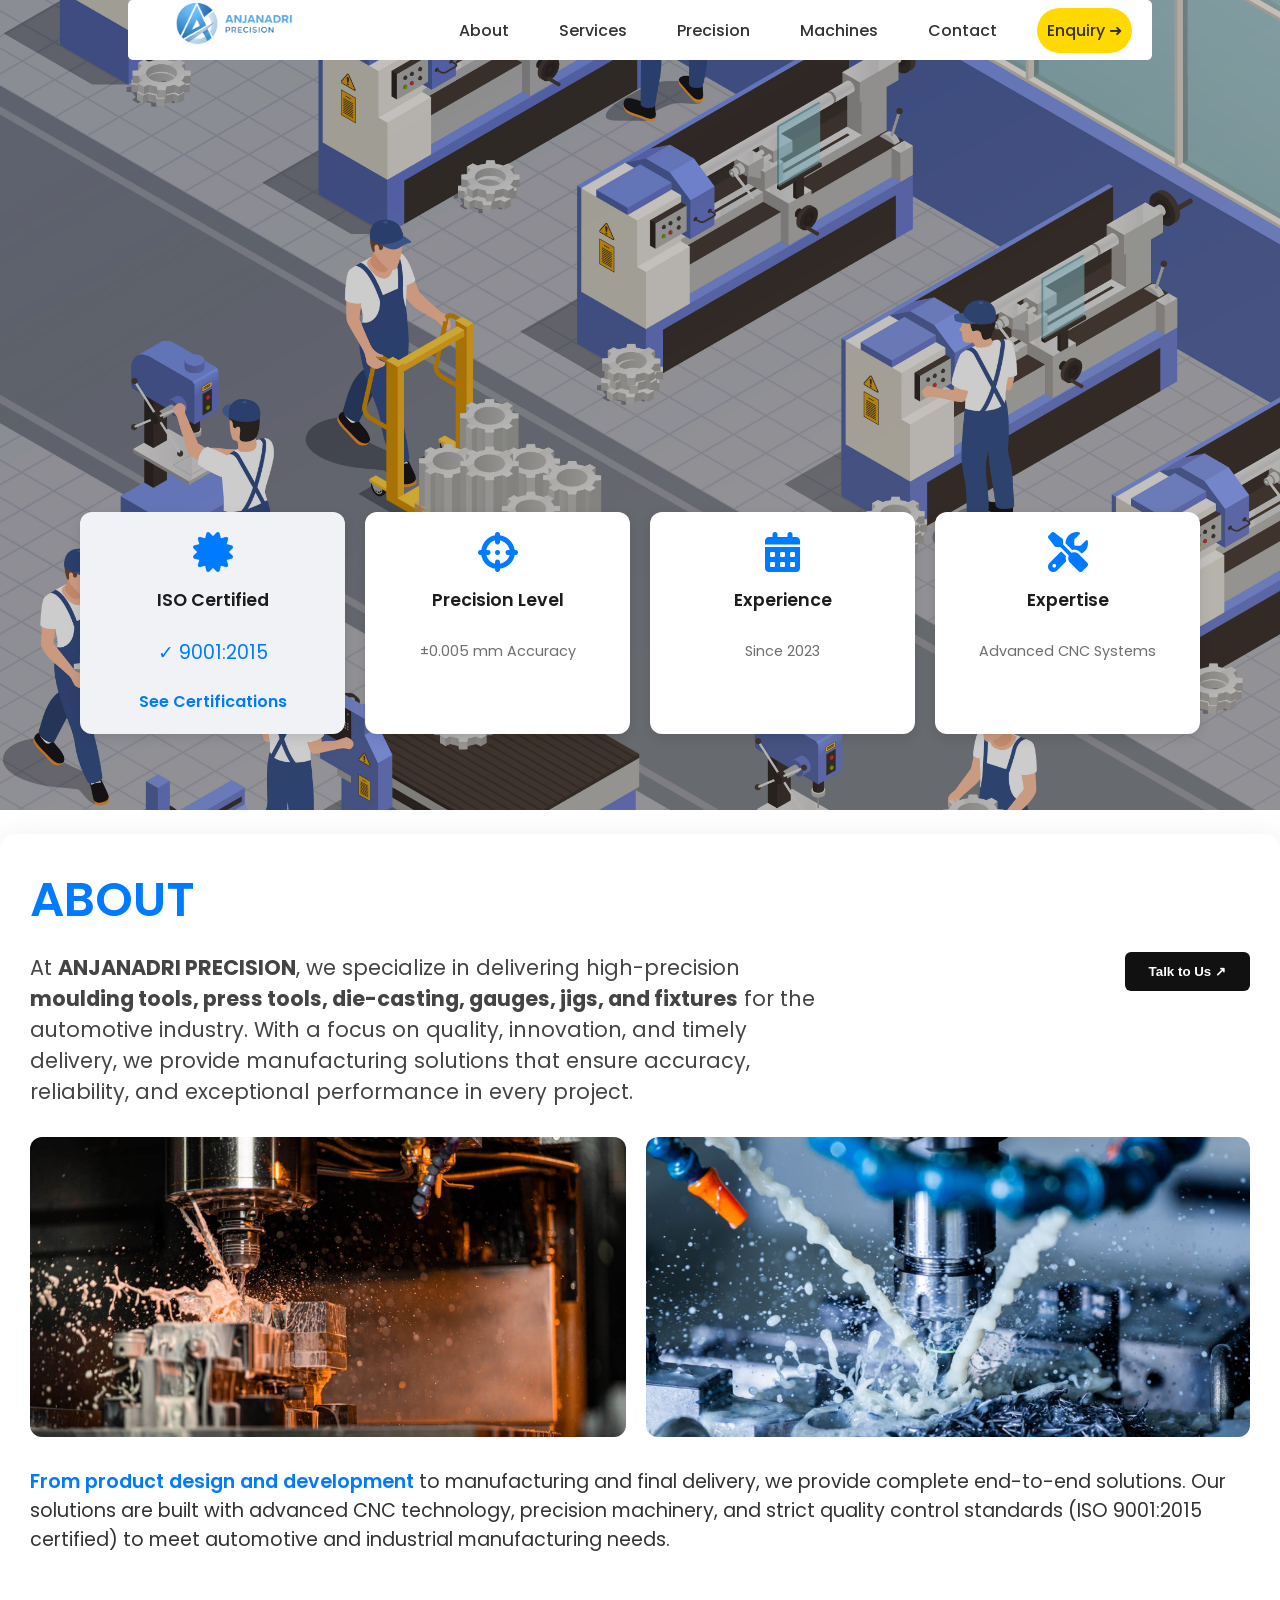
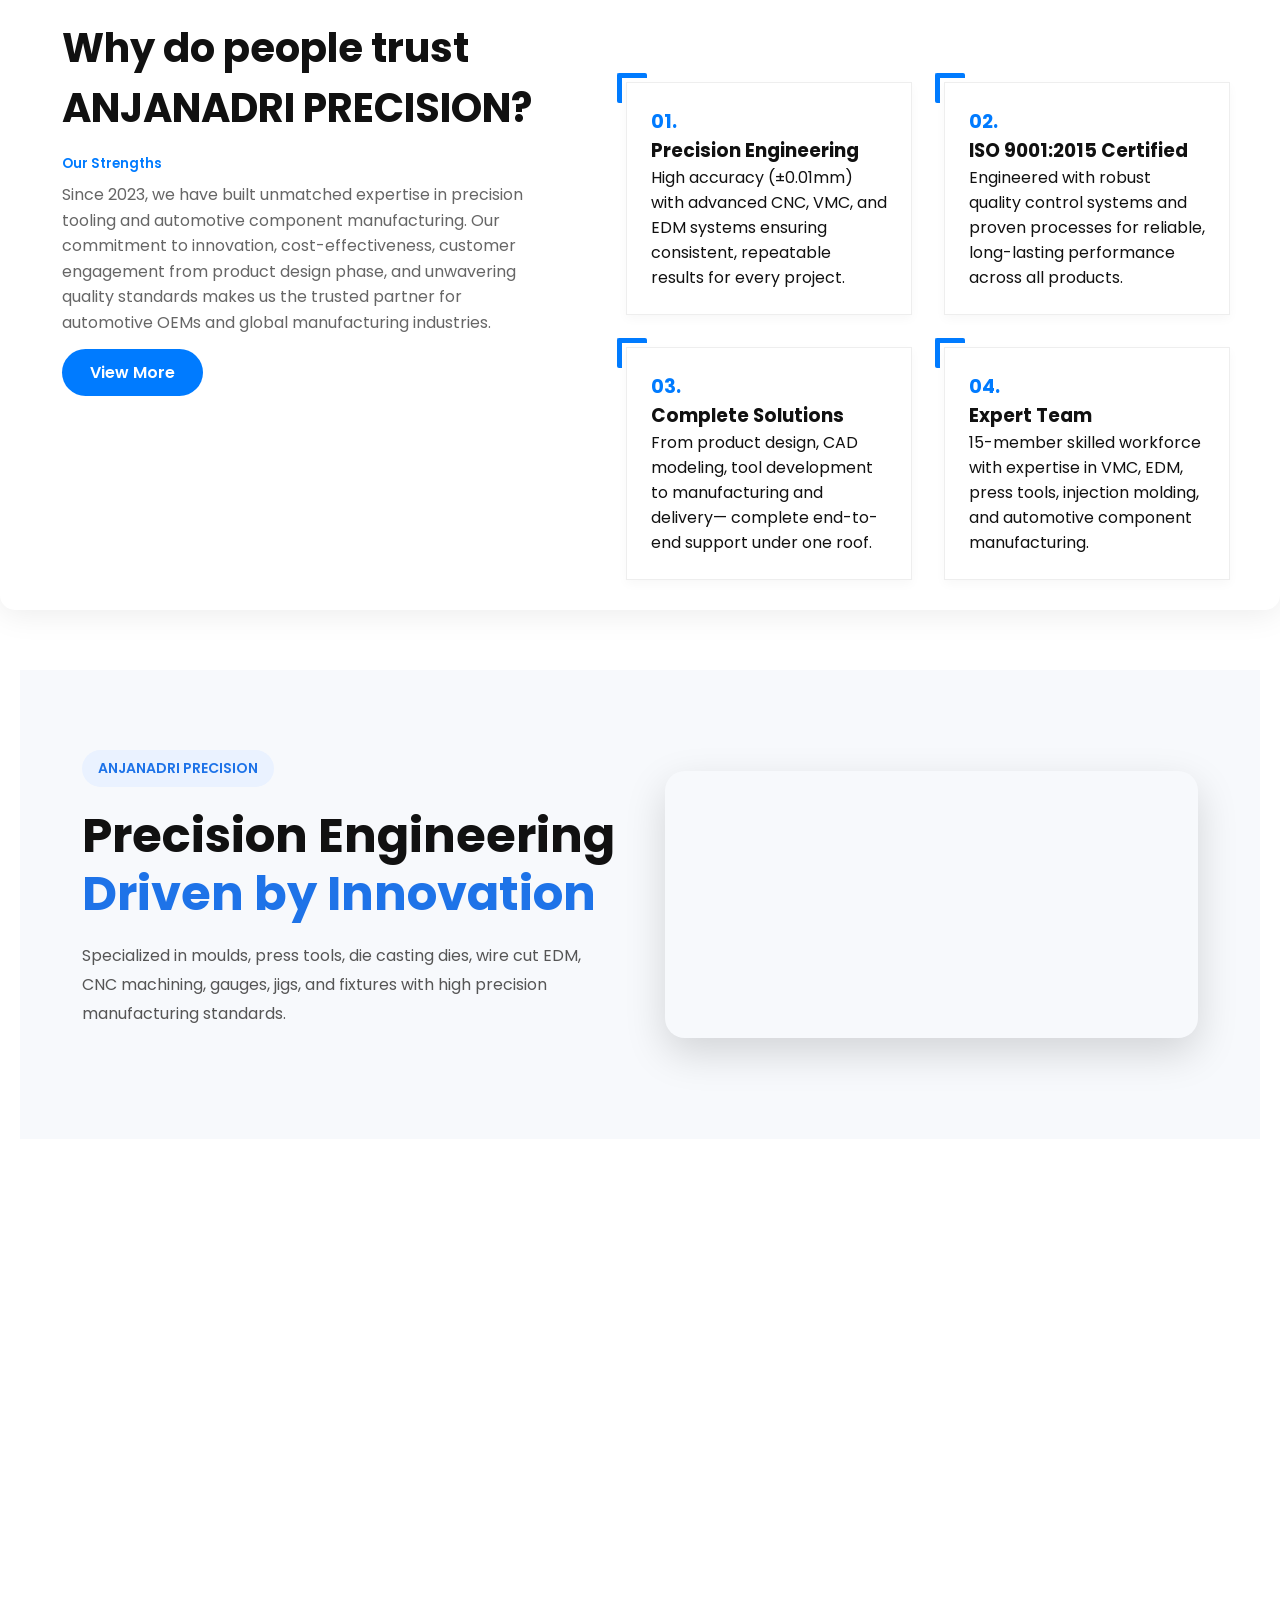
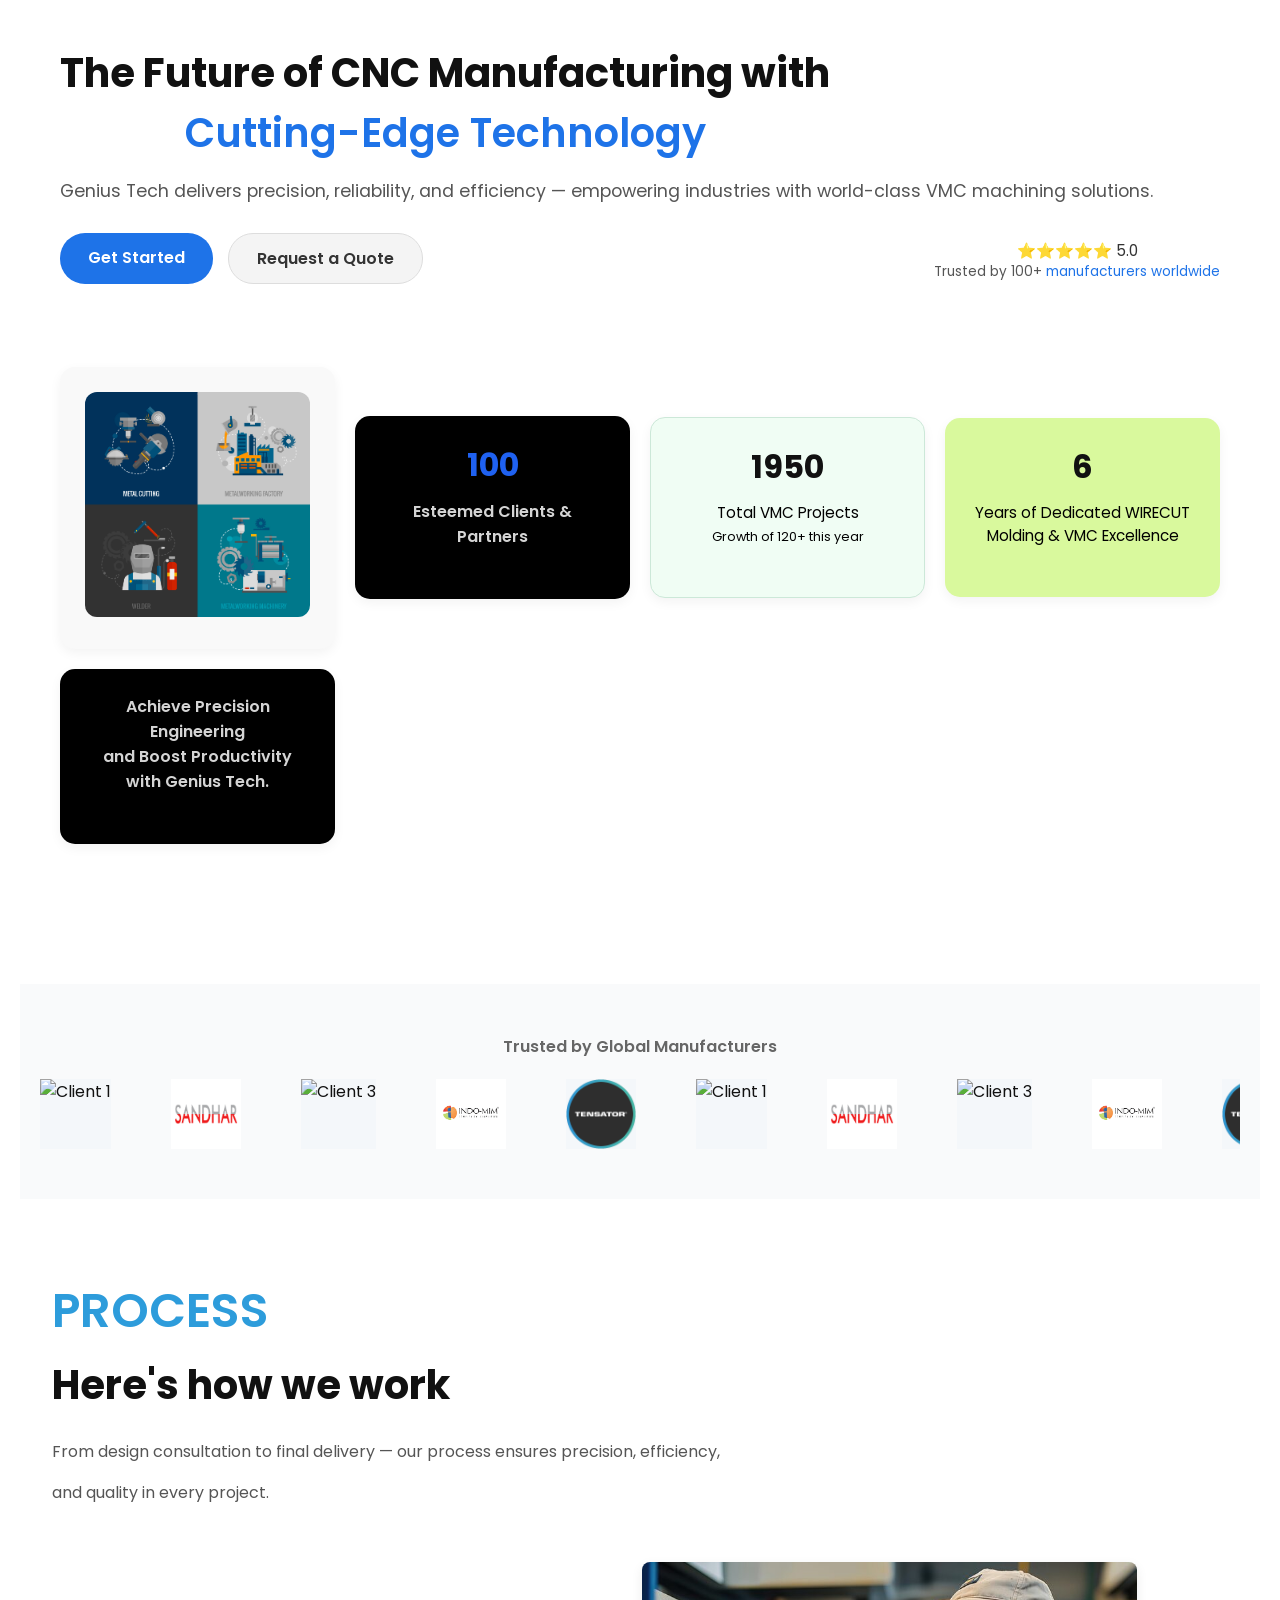
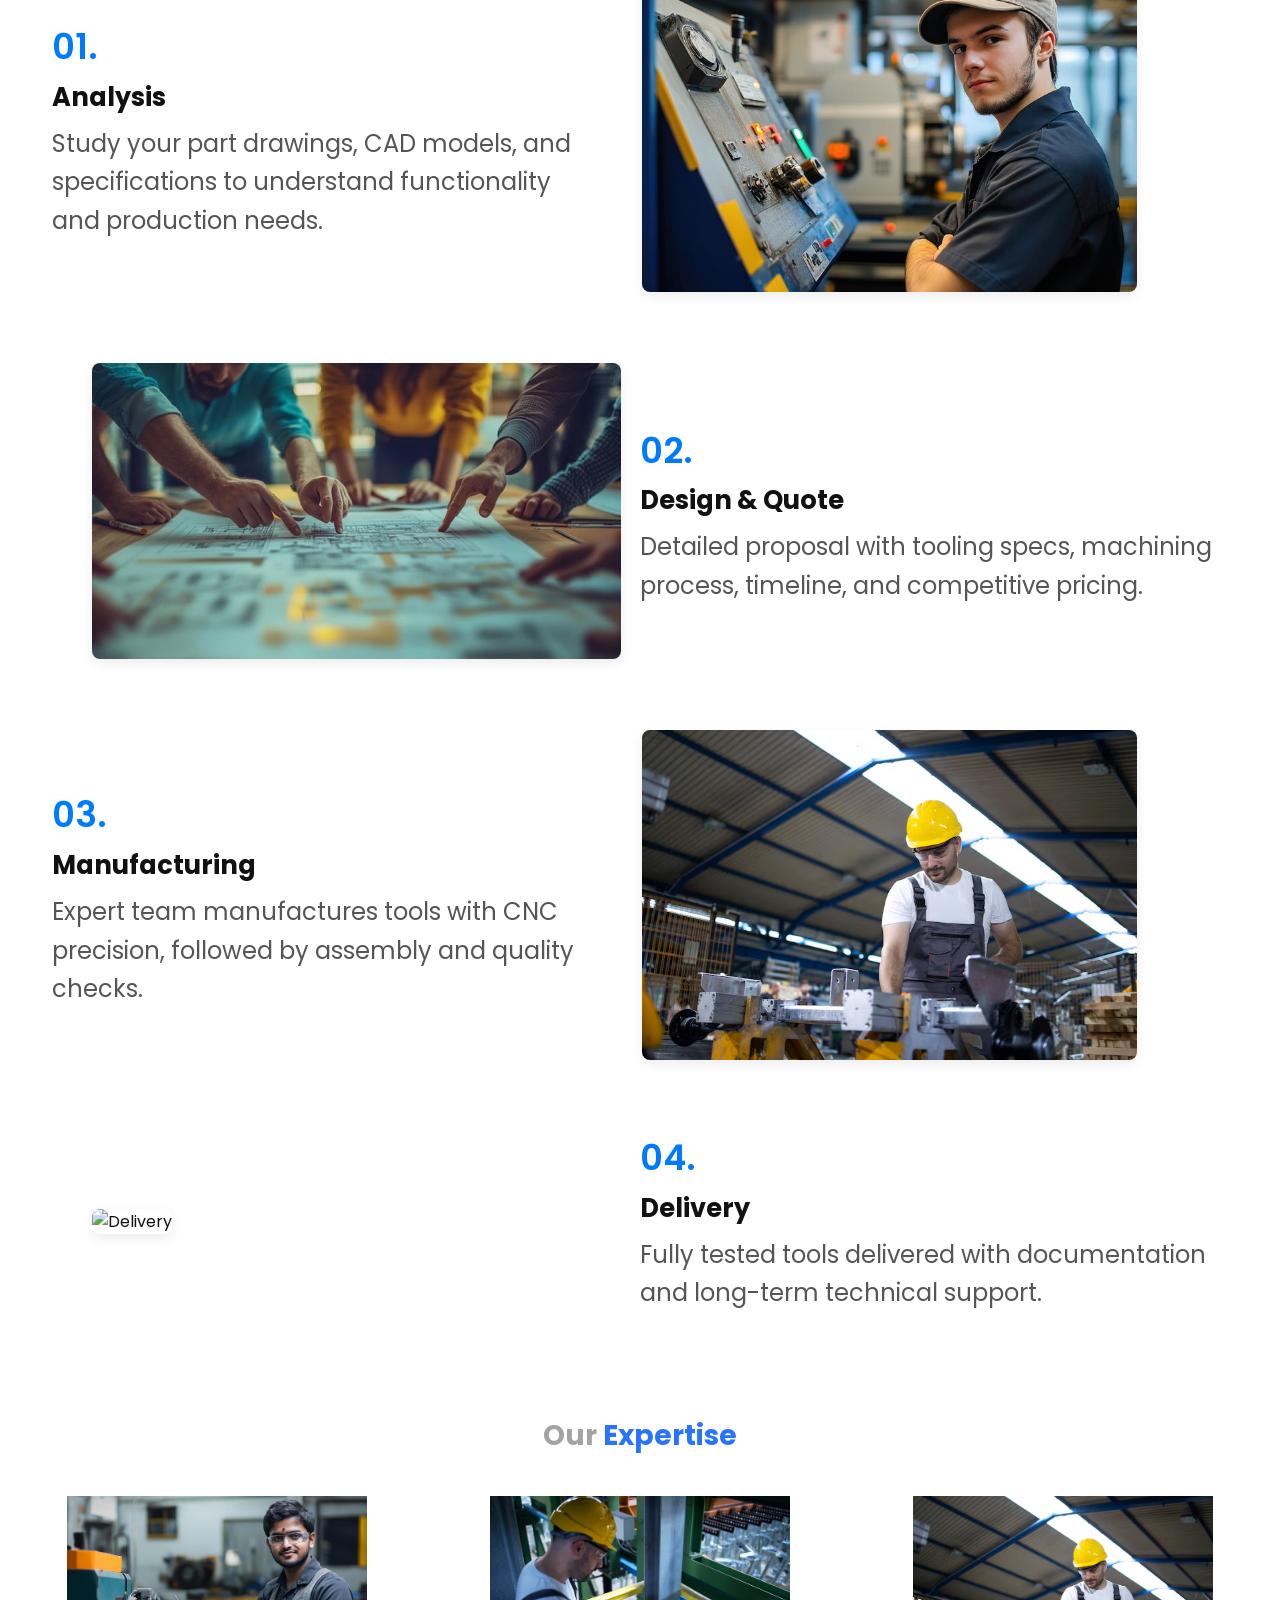
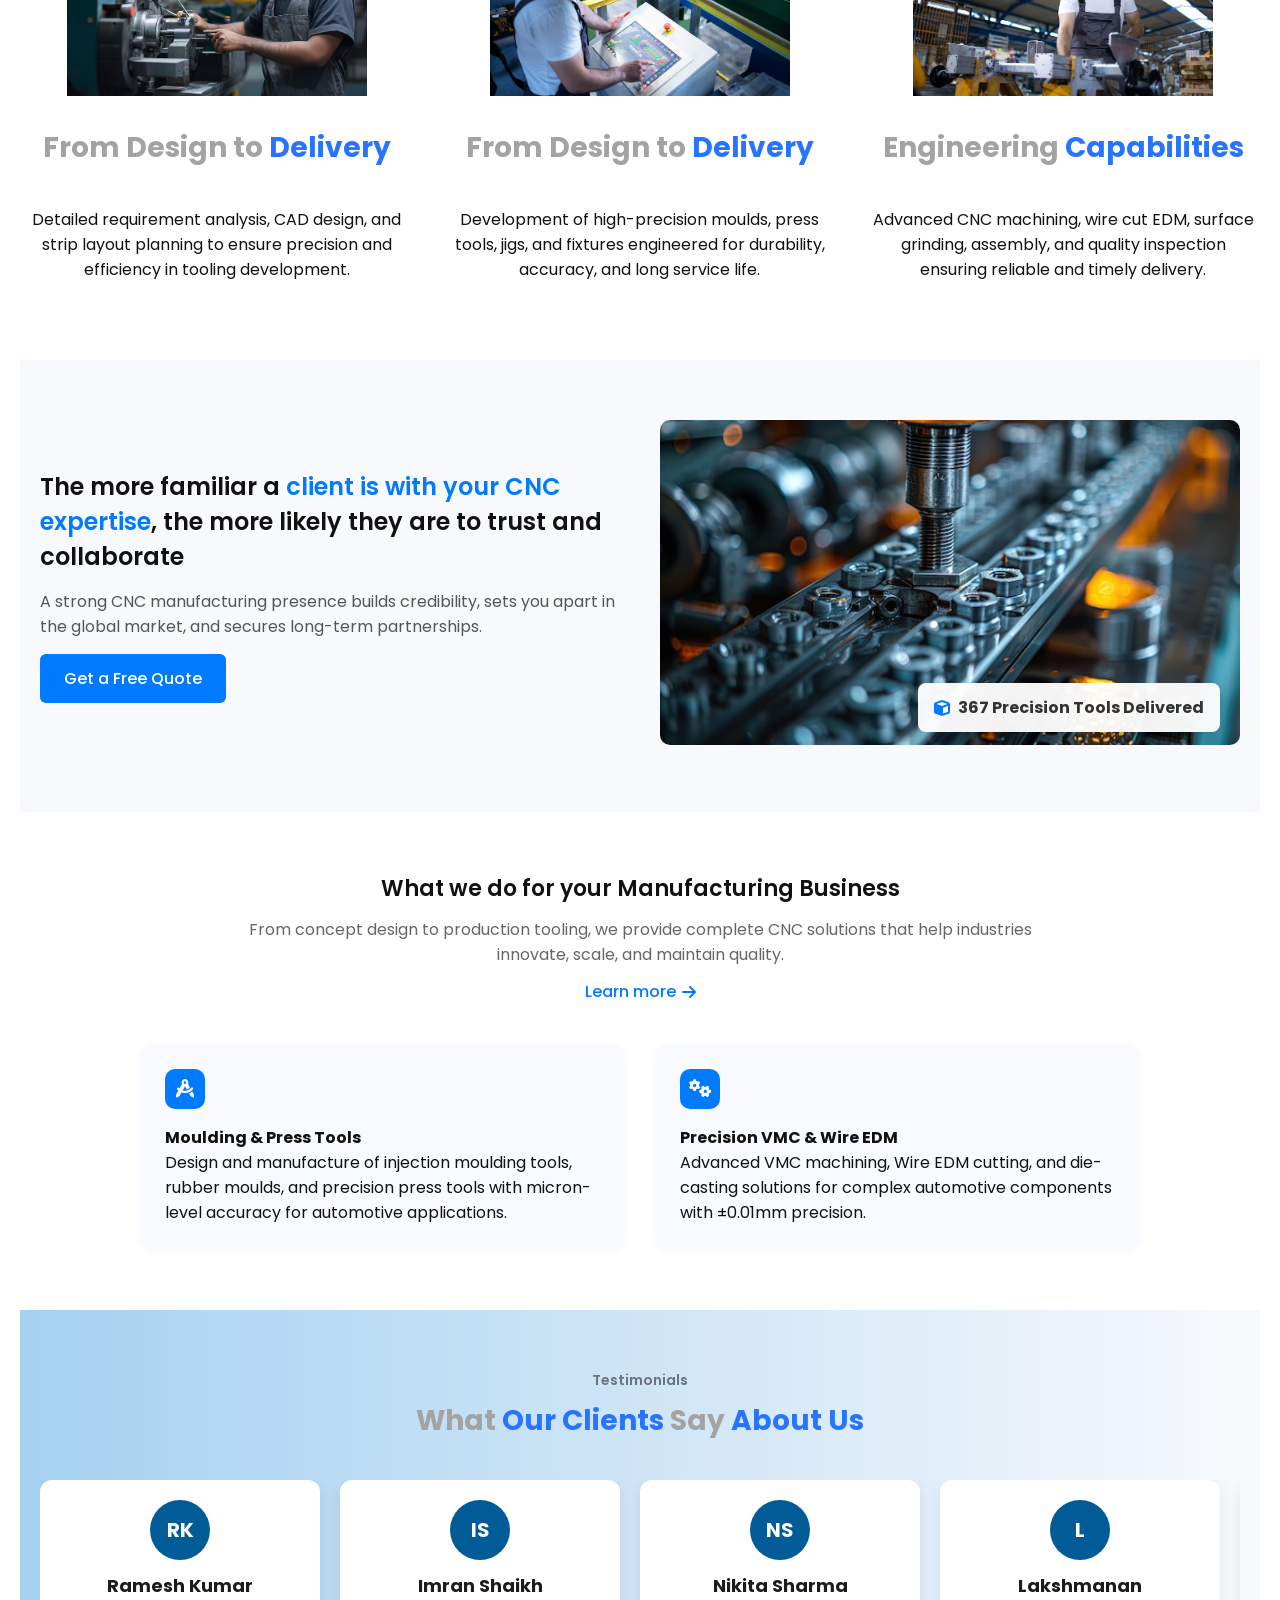
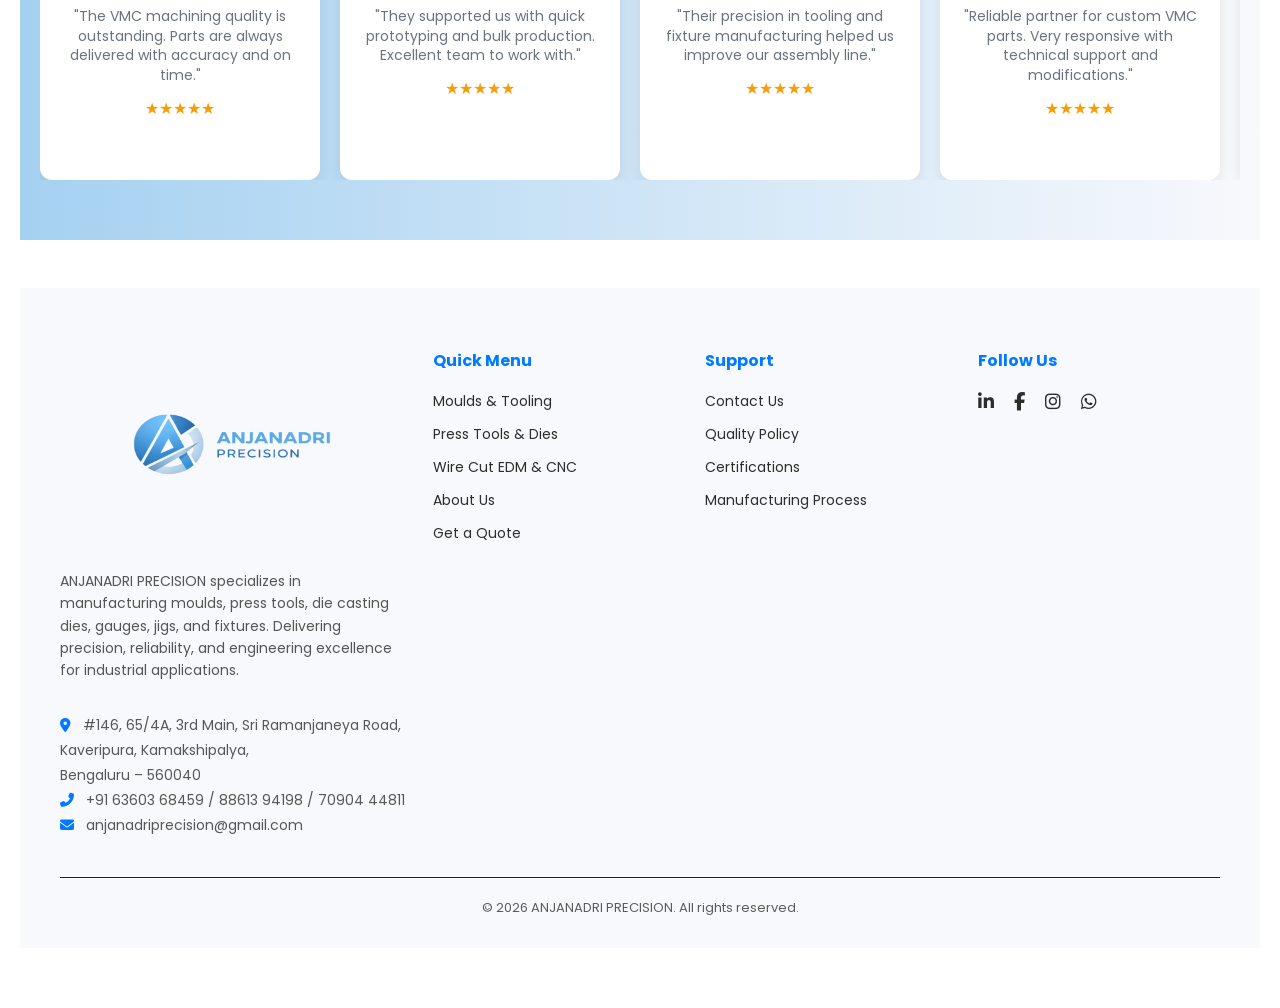
==== commit 3f27364b: "modifying precision" ====
--- a/index.html
+++ b/index.html
@@ -424,6 +424,39 @@
         </div>
       </div>
     </section>
+    <section class="hero-video">
+ <section class="company-video-section">
+
+  <div class="video-content">
+    
+    <!-- LEFT TEXT -->
+    <div class="video-text">
+      <span class="video-tag">ANJANADRI PRECISION</span>
+
+      <h2>
+        Precision Engineering <br>
+        <span>Driven by Innovation</span>
+      </h2>
+
+      <p>
+        Specialized in moulds, press tools, die casting dies,
+        wire cut EDM, CNC machining, gauges, jigs, and fixtures
+        with high precision manufacturing standards.
+      </p>
+
+      
+    </div>
+
+    <!-- RIGHT VIDEO -->
+    <div class="video-box">
+      <video autoplay muted loop playsinline>
+        <source src="img/video/WhatsApp Video 2026-05-06 at 4.22.13 PM.mp4" type="video/mp4">
+      </video>
+    </div>
+
+  </div>
+
+</section>
 
     <section class="hero2">
       <h1>
--- a/style.css
+++ b/style.css
@@ -1532,6 +1532,91 @@
     max-height: 50px;
   }
 }
+.company-video-section {
+  padding: 80px 5%;
+  background: #f7f9fc;
+}
+
+.video-content {
+  display: grid;
+  grid-template-columns: 1fr 1fr;
+  gap: 50px;
+  align-items: center;
+}
+
+.video-text h2 {
+  font-size: 3rem;
+  line-height: 1.2;
+  color: #111;
+  margin-bottom: 20px;
+}
+
+.video-text h2 span {
+  color: #1e73e8;
+}
+
+.video-tag {
+  display: inline-block;
+  background: #eaf2ff;
+  color: #1e73e8;
+  padding: 8px 16px;
+  border-radius: 30px;
+  font-size: 14px;
+  margin-bottom: 20px;
+  font-weight: 600;
+}
+
+.video-text p {
+  color: #555;
+  line-height: 1.8;
+  margin-bottom: 30px;
+}
+
+.video-features {
+  display: flex;
+  gap: 15px;
+  flex-wrap: wrap;
+}
+
+.feature-box {
+  background: white;
+  padding: 14px 18px;
+  border-radius: 12px;
+  box-shadow: 0 5px 15px rgba(0, 0, 0, 0.08);
+  display: flex;
+  align-items: center;
+  gap: 10px;
+  font-weight: 600;
+}
+
+.feature-box i {
+  color: #1e73e8;
+}
+
+.video-box {
+  position: relative;
+  overflow: hidden;
+  border-radius: 20px;
+  box-shadow: 0 15px 40px rgba(0, 0, 0, 0.15);
+}
+
+.video-box video {
+  width: 100%;
+  height: 100%;
+  object-fit: cover;
+  display: block;
+}
+
+/* MOBILE */
+@media (max-width: 900px) {
+  .video-content {
+    grid-template-columns: 1fr;
+  }
+
+  .video-text h2 {
+    font-size: 2rem;
+  }
+}
 
 /* Services Section */
 .services {
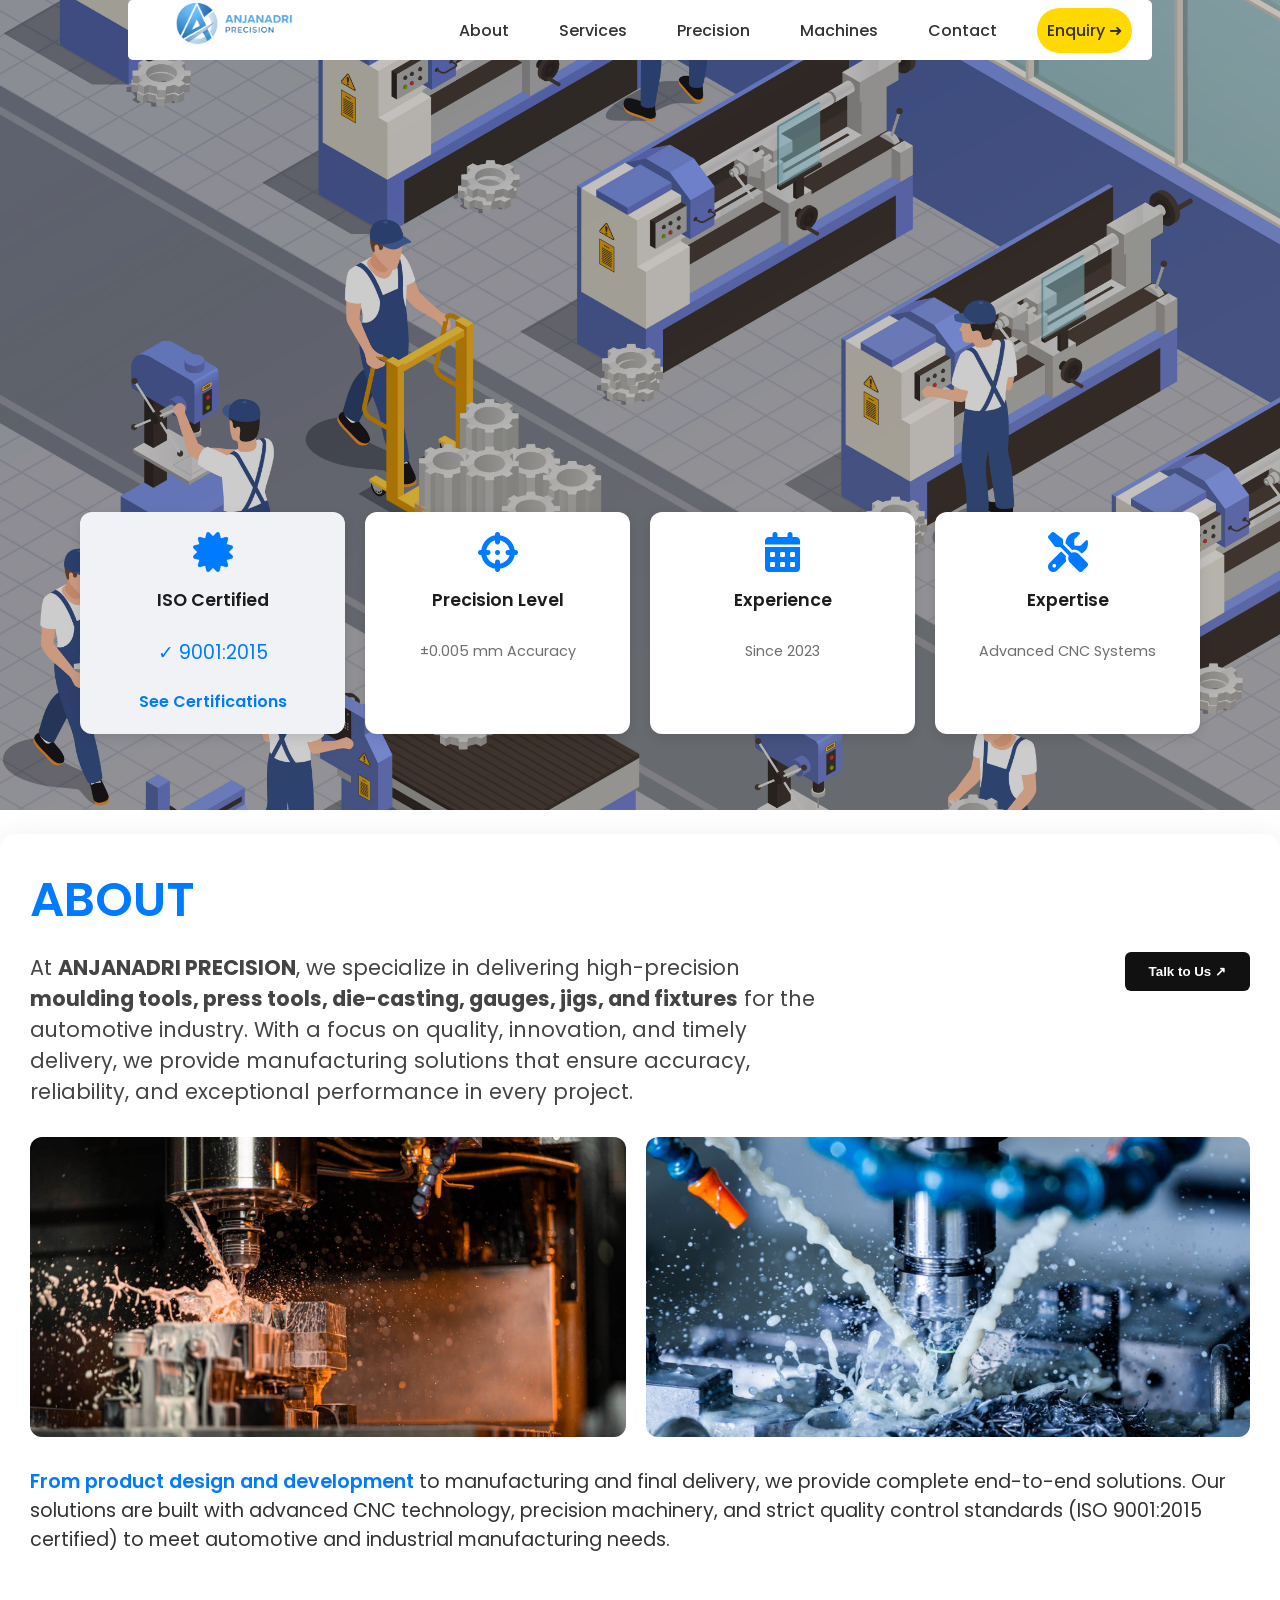
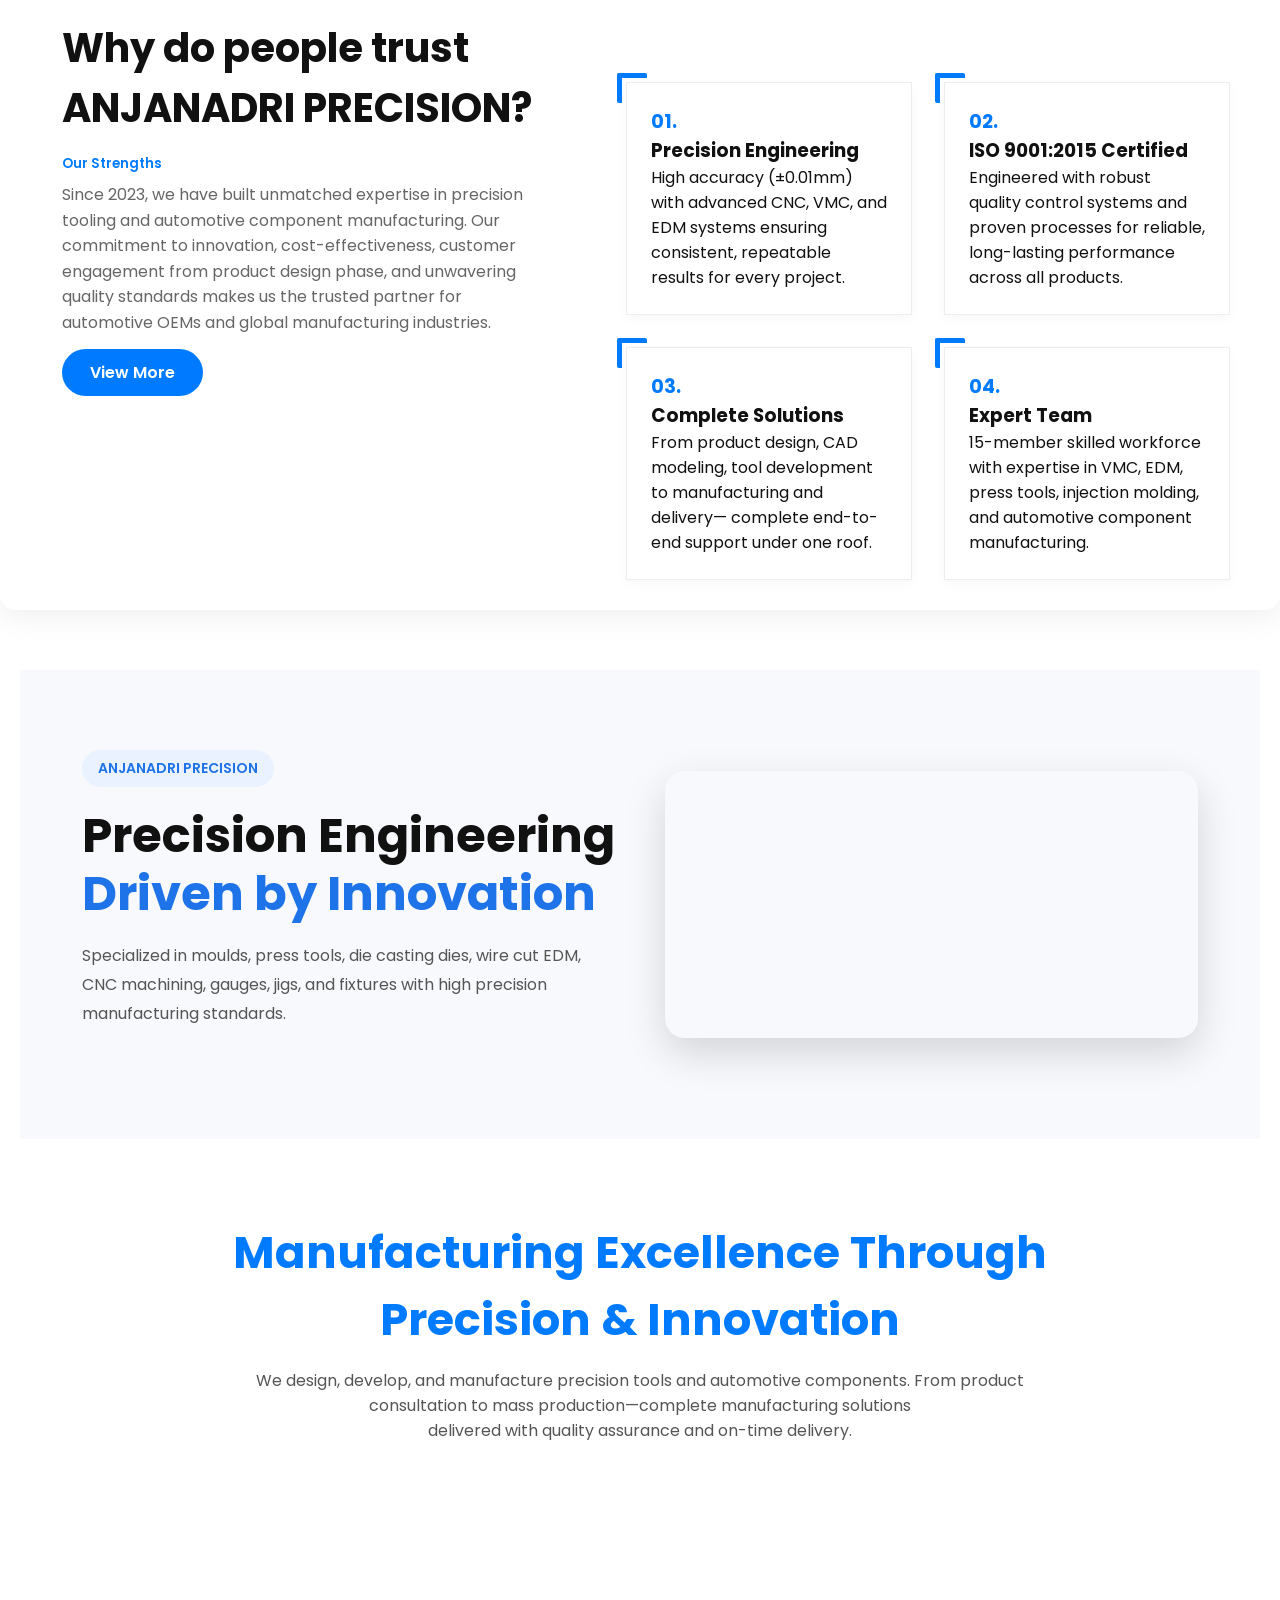
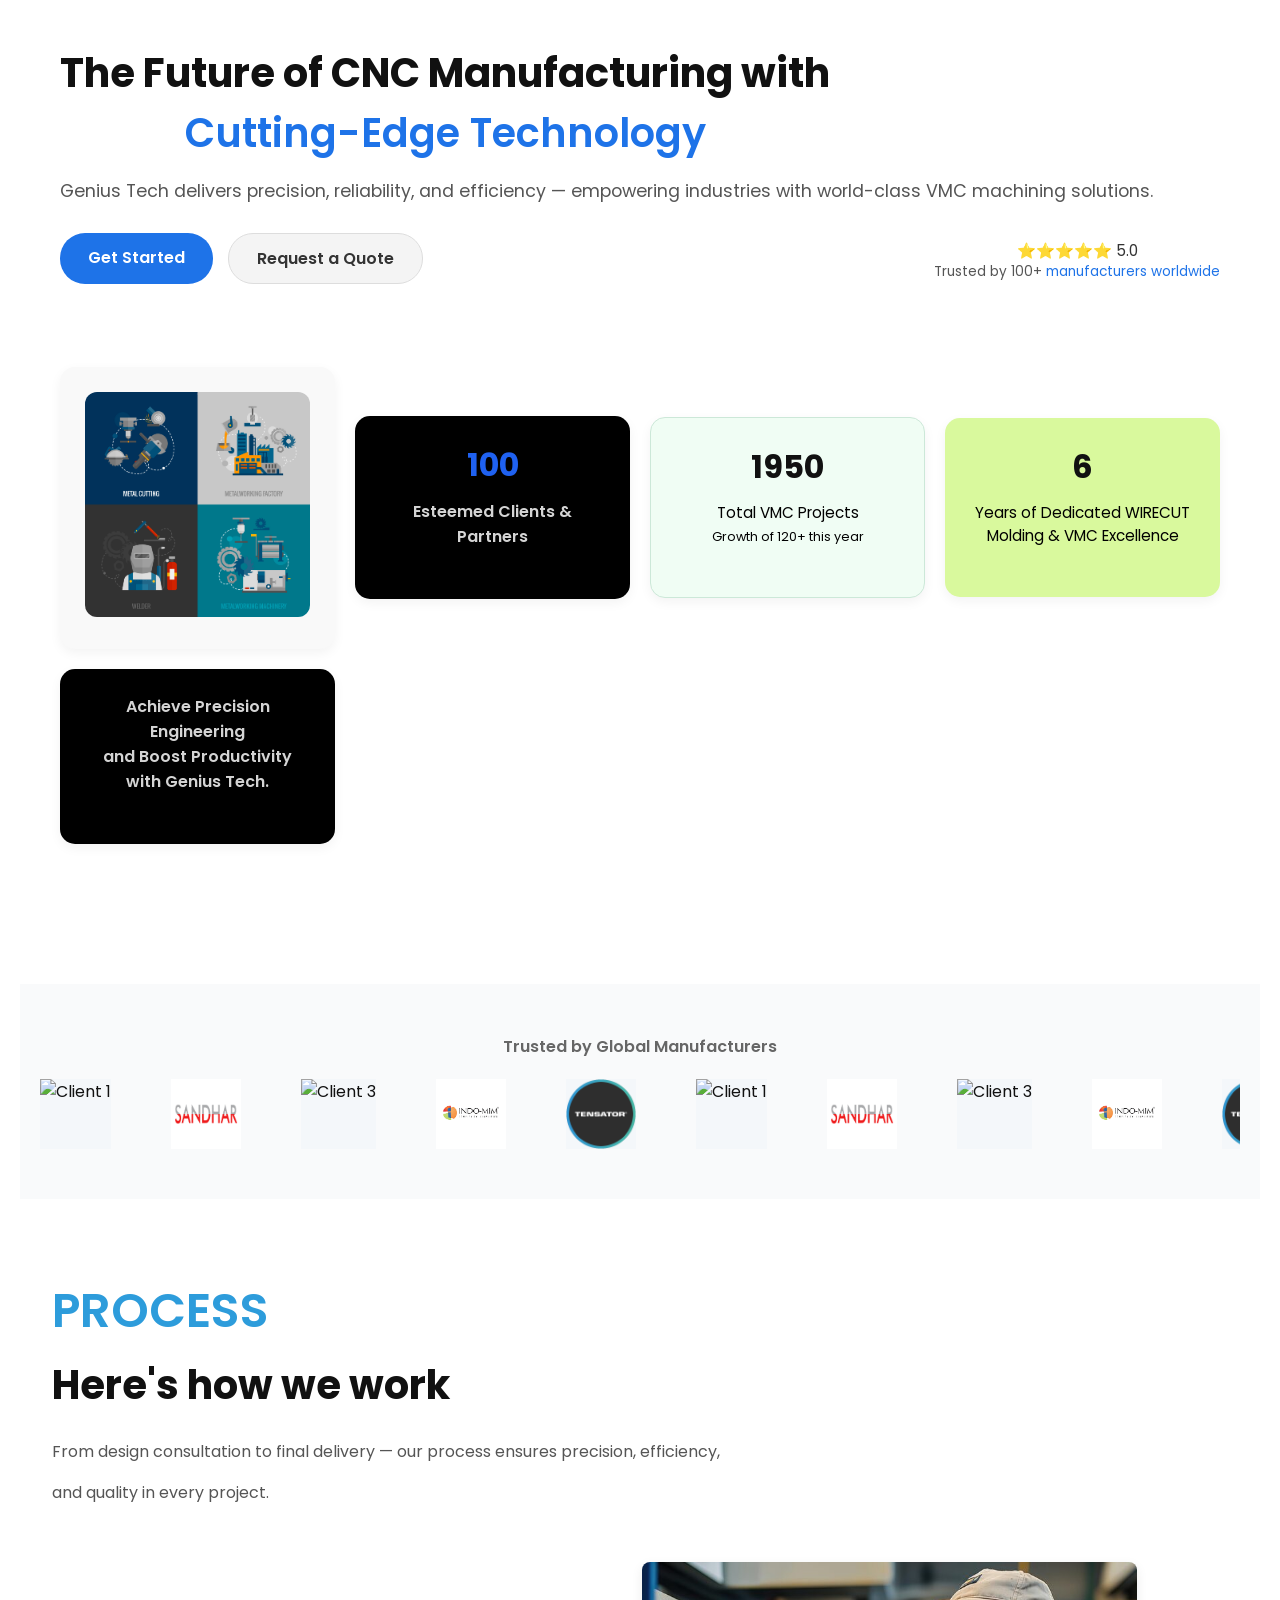
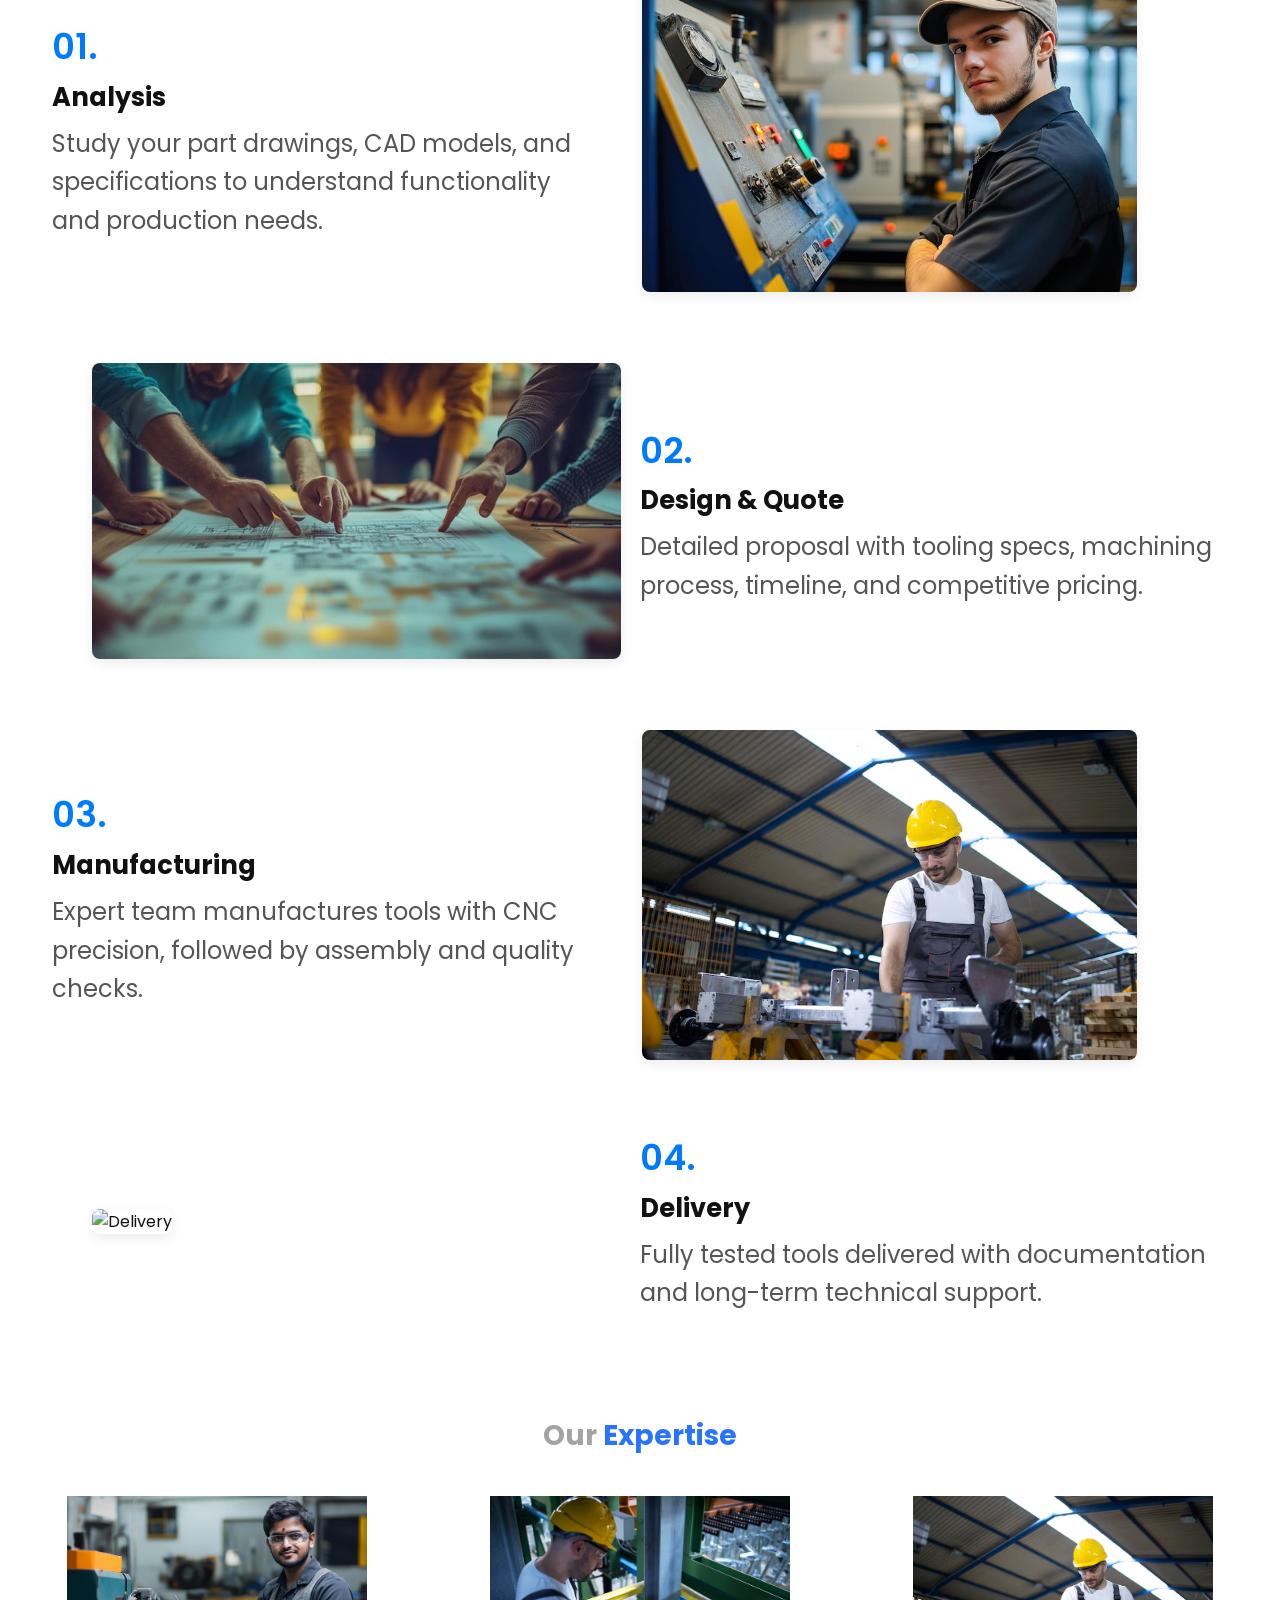
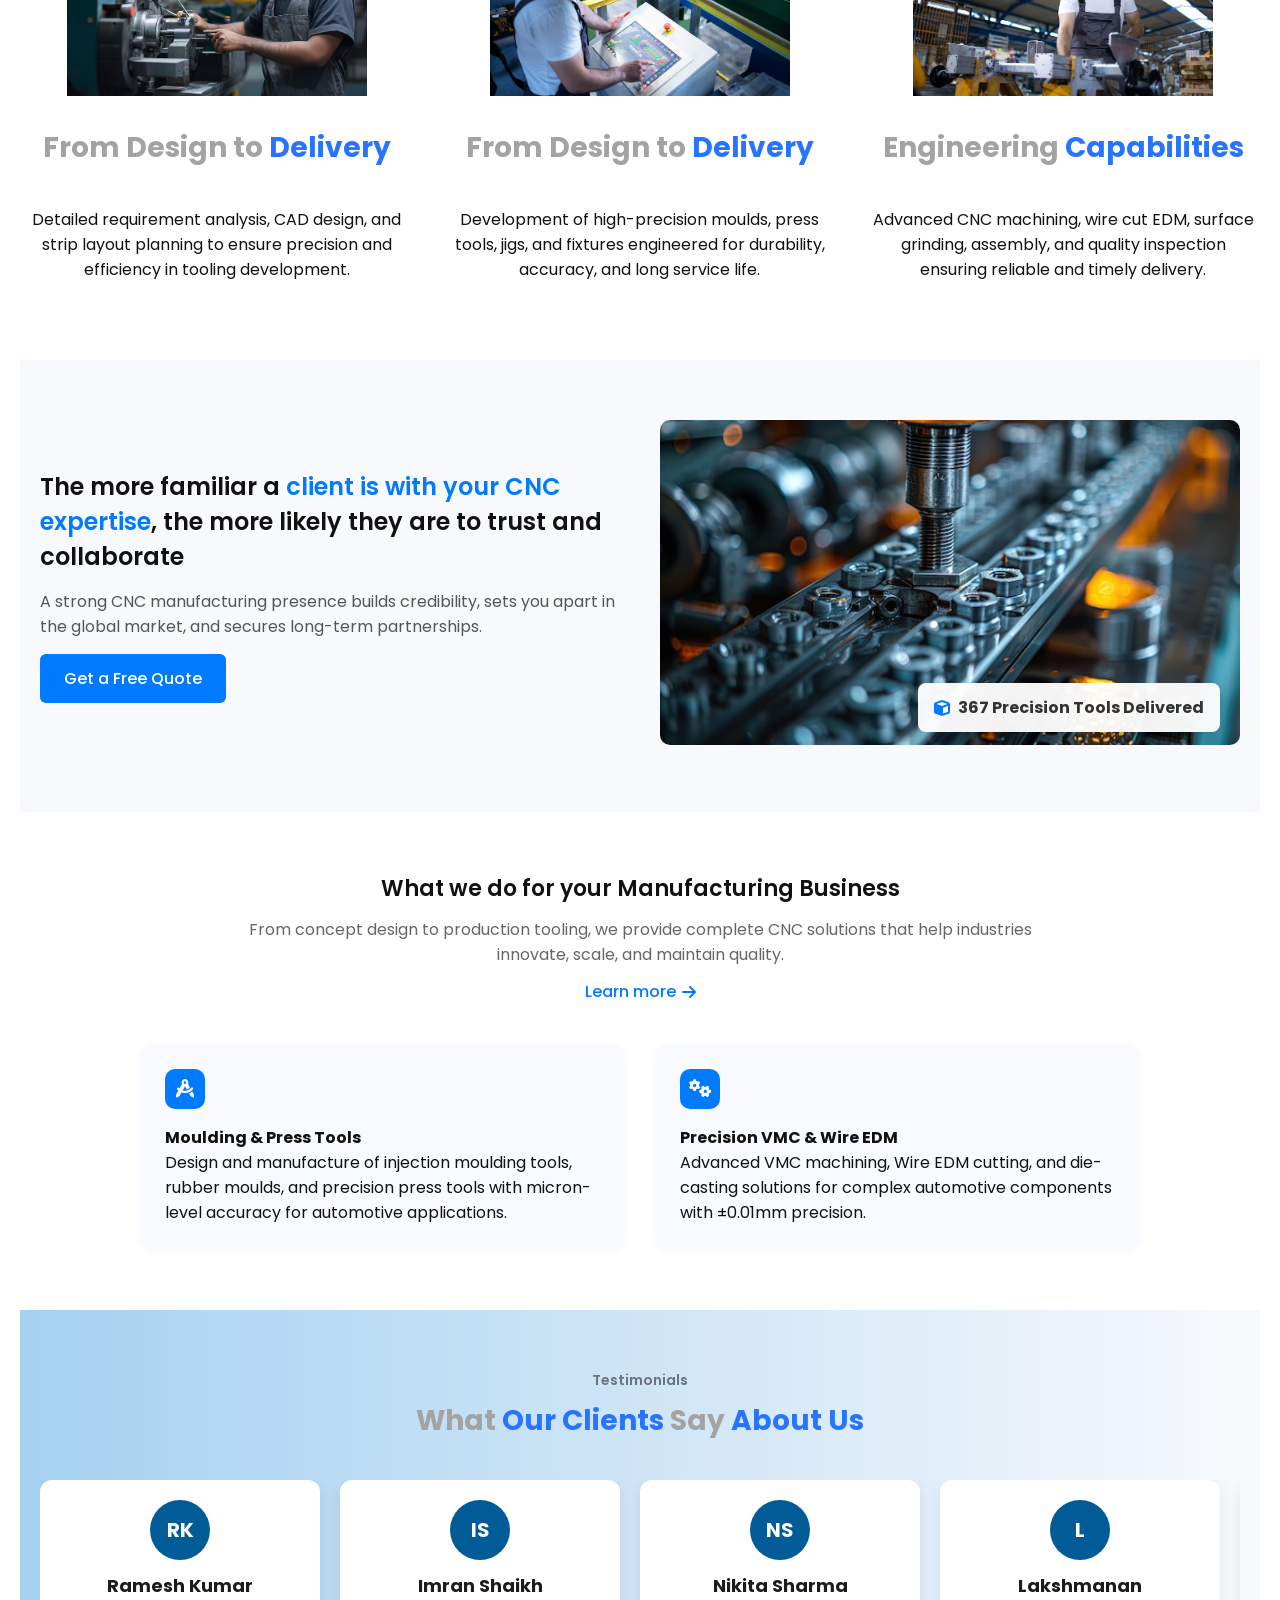
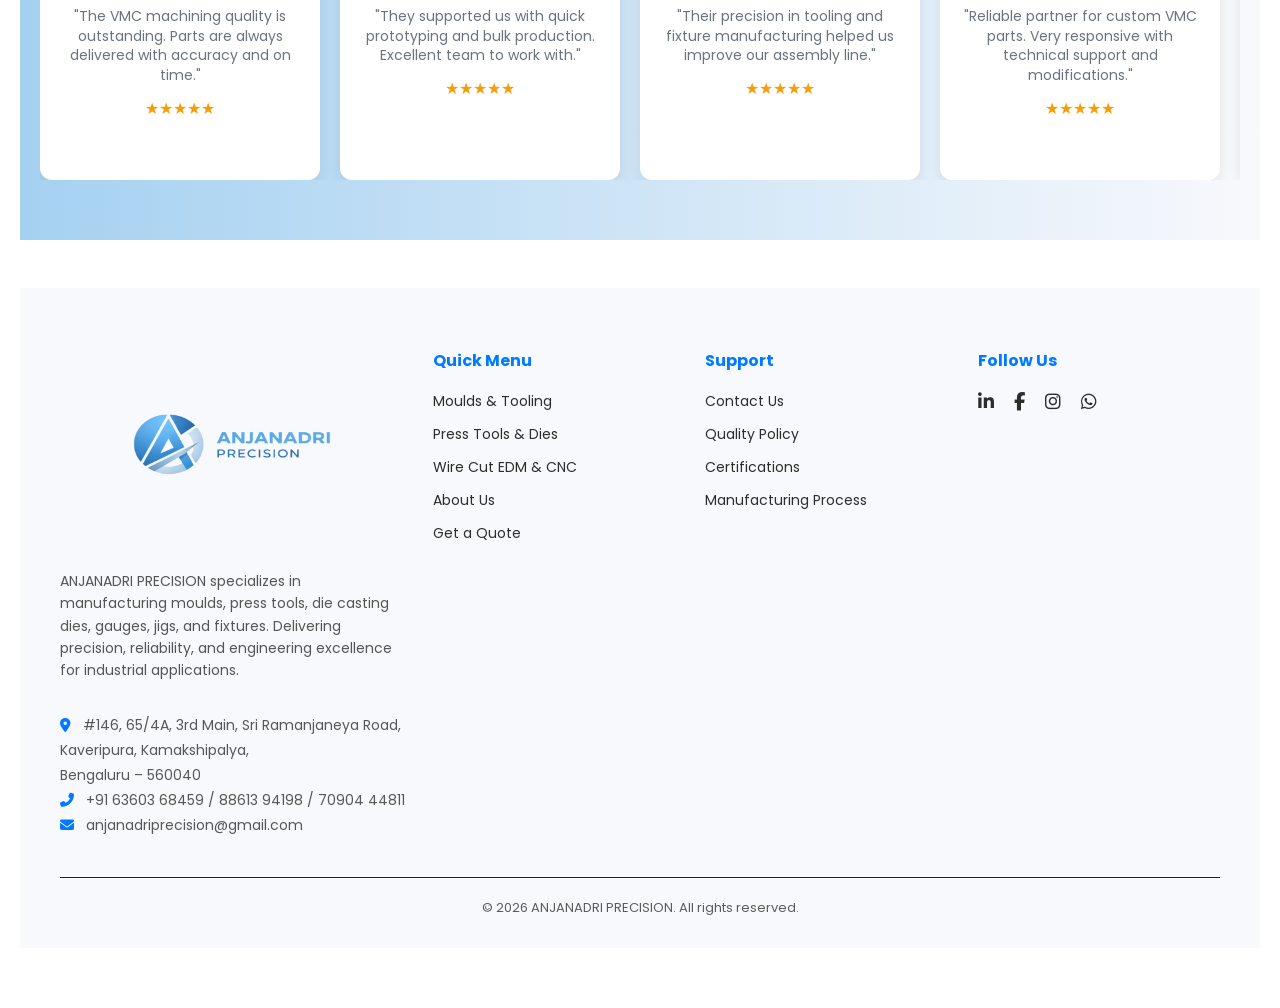
==== commit 679ad877: "modifying video" ====
--- a/index.html
+++ b/index.html
@@ -450,7 +450,7 @@
     <!-- RIGHT VIDEO -->
     <div class="video-box">
       <video autoplay muted loop playsinline>
-        <source src="img/video/WhatsApp Video 2026-05-06 at 4.22.13 PM.mp4" type="video/mp4">
+        <source src="img/video/WhatsApp Video 2026-05-30 at 12.53.28 PM.mp4" type="video/mp4">
       </video>
     </div>
 
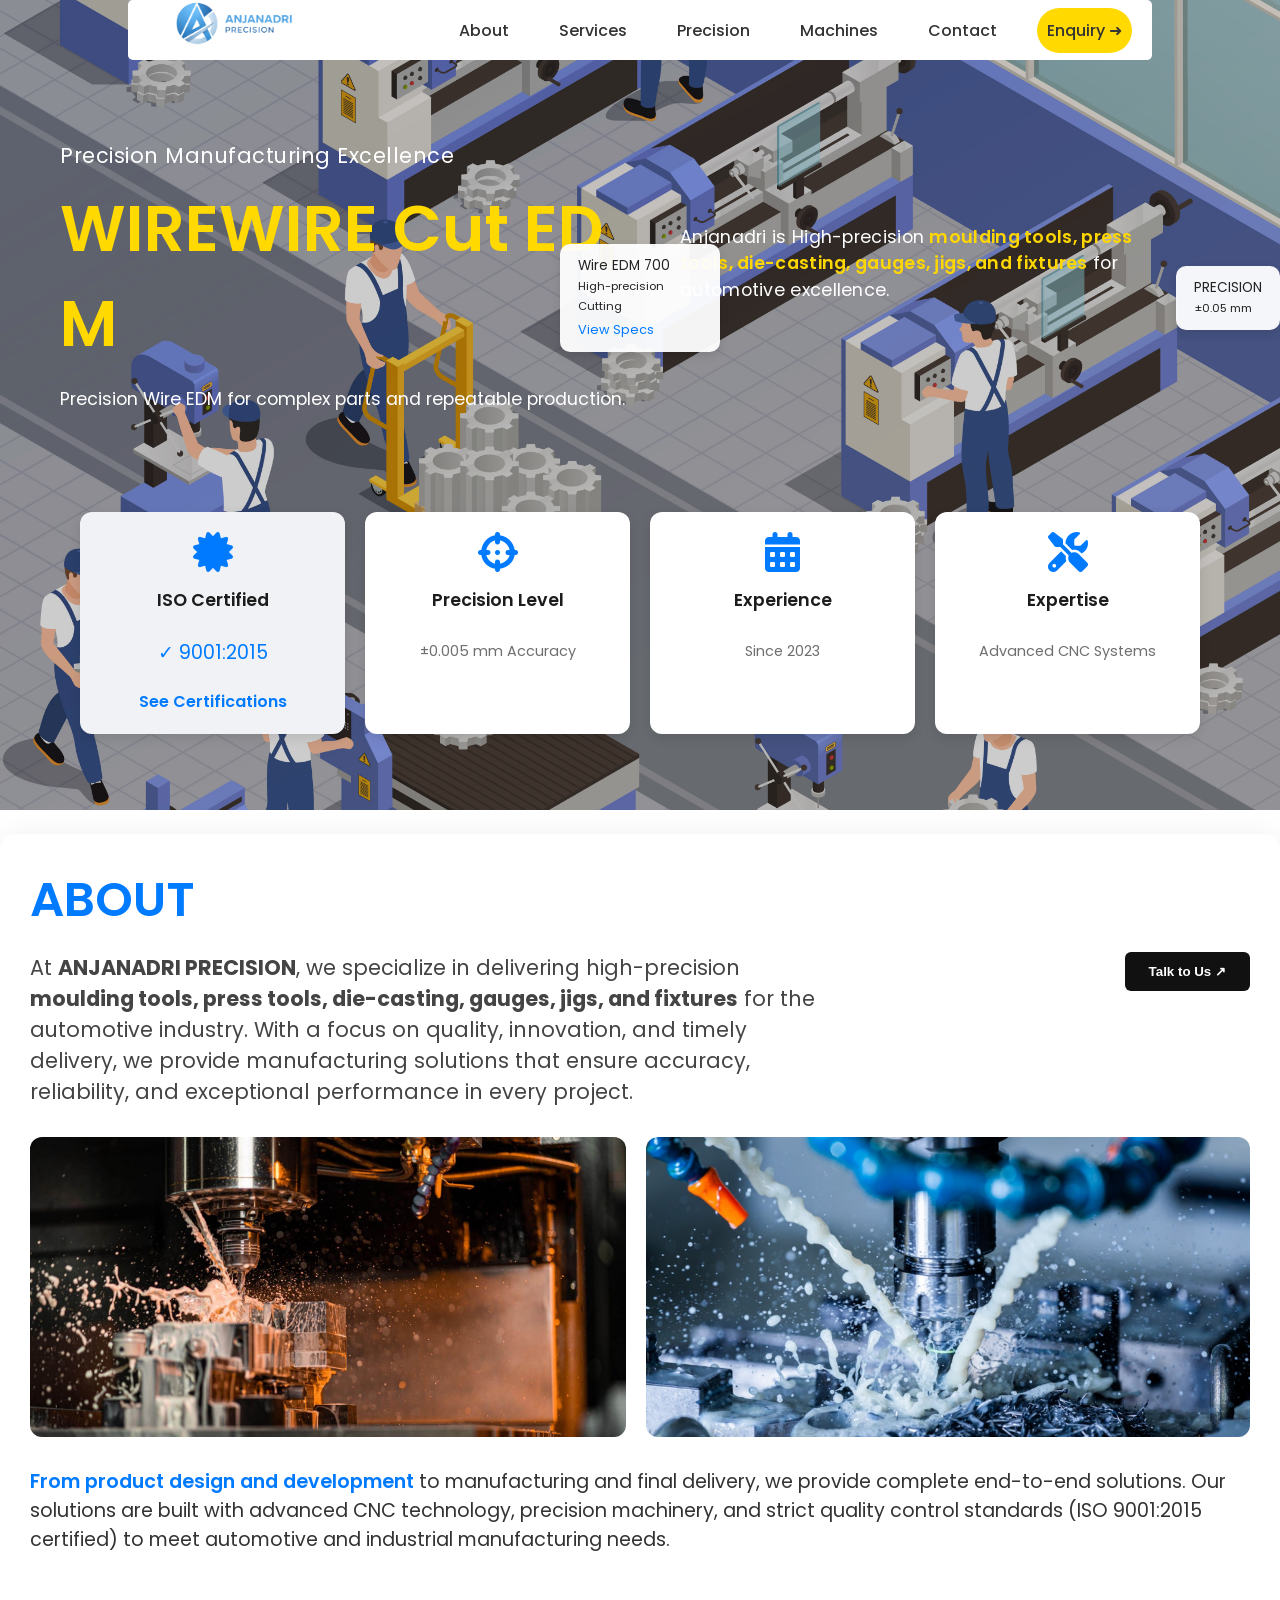
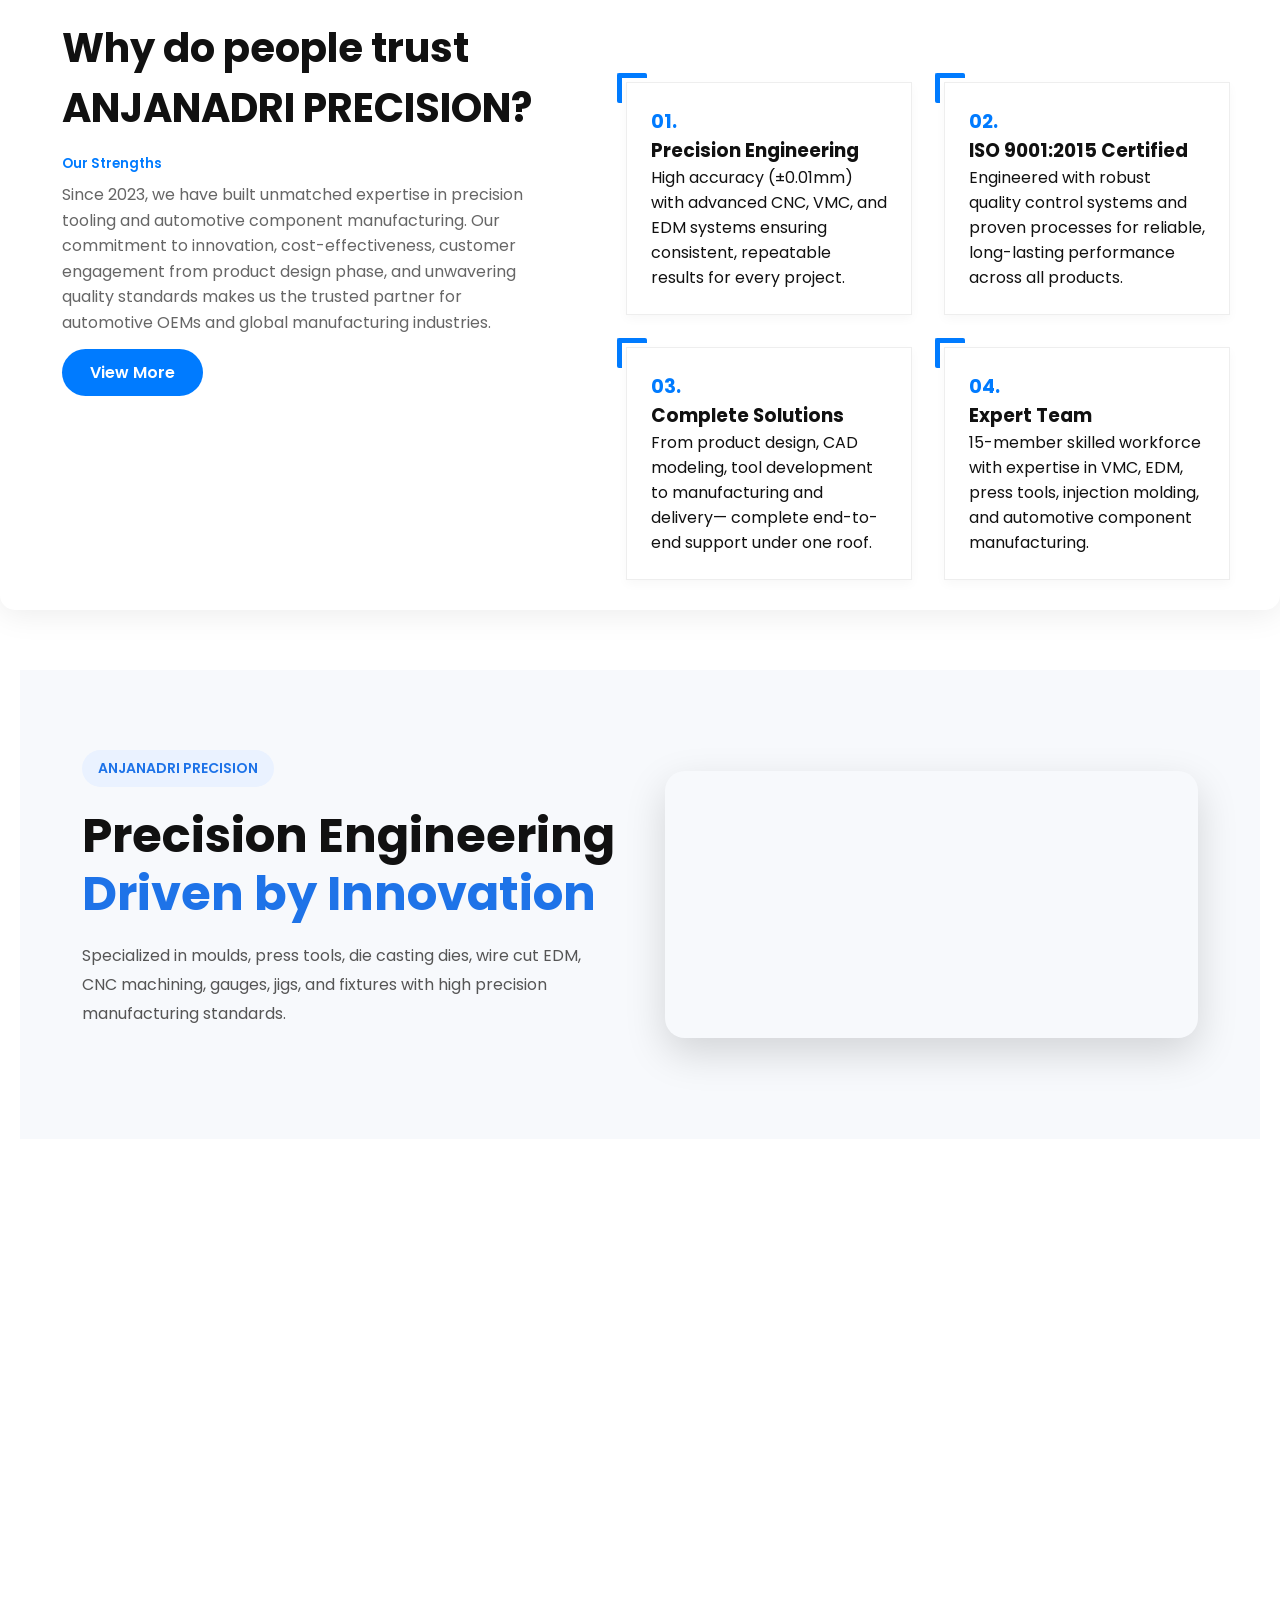
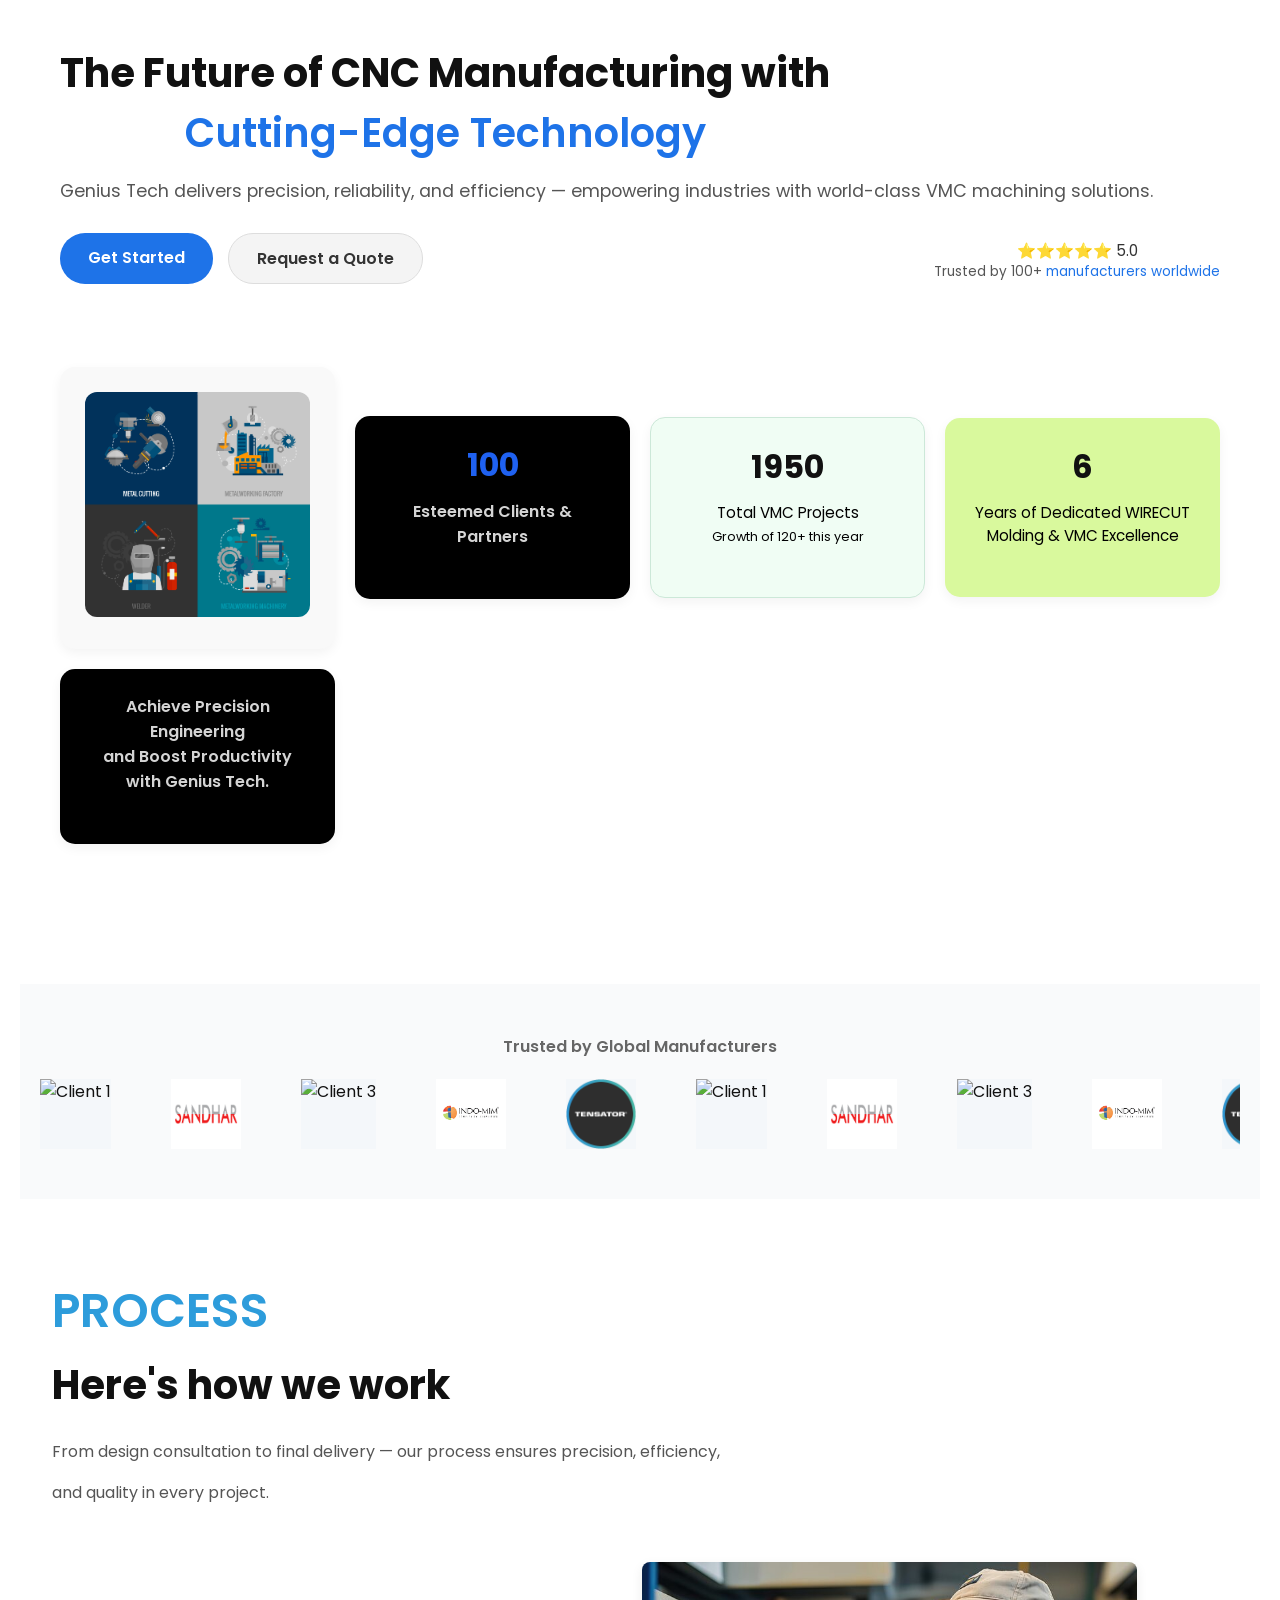
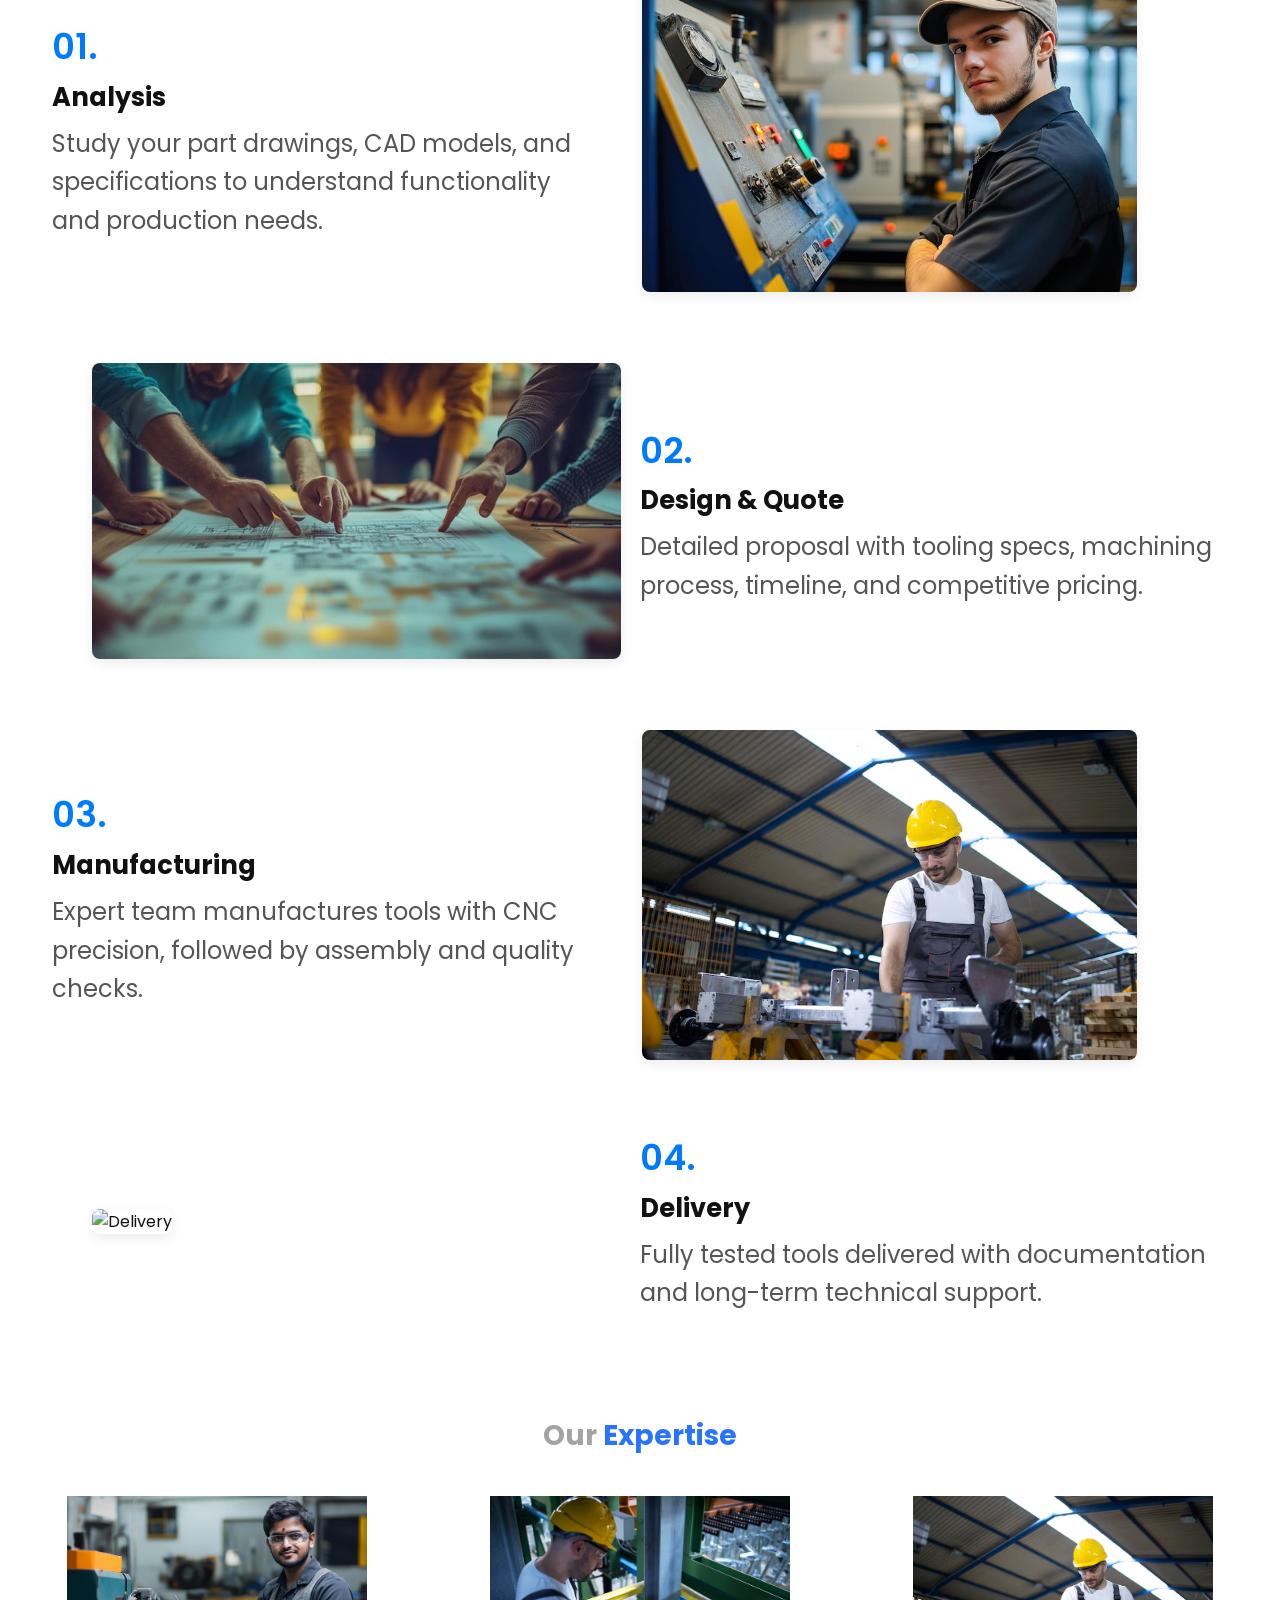
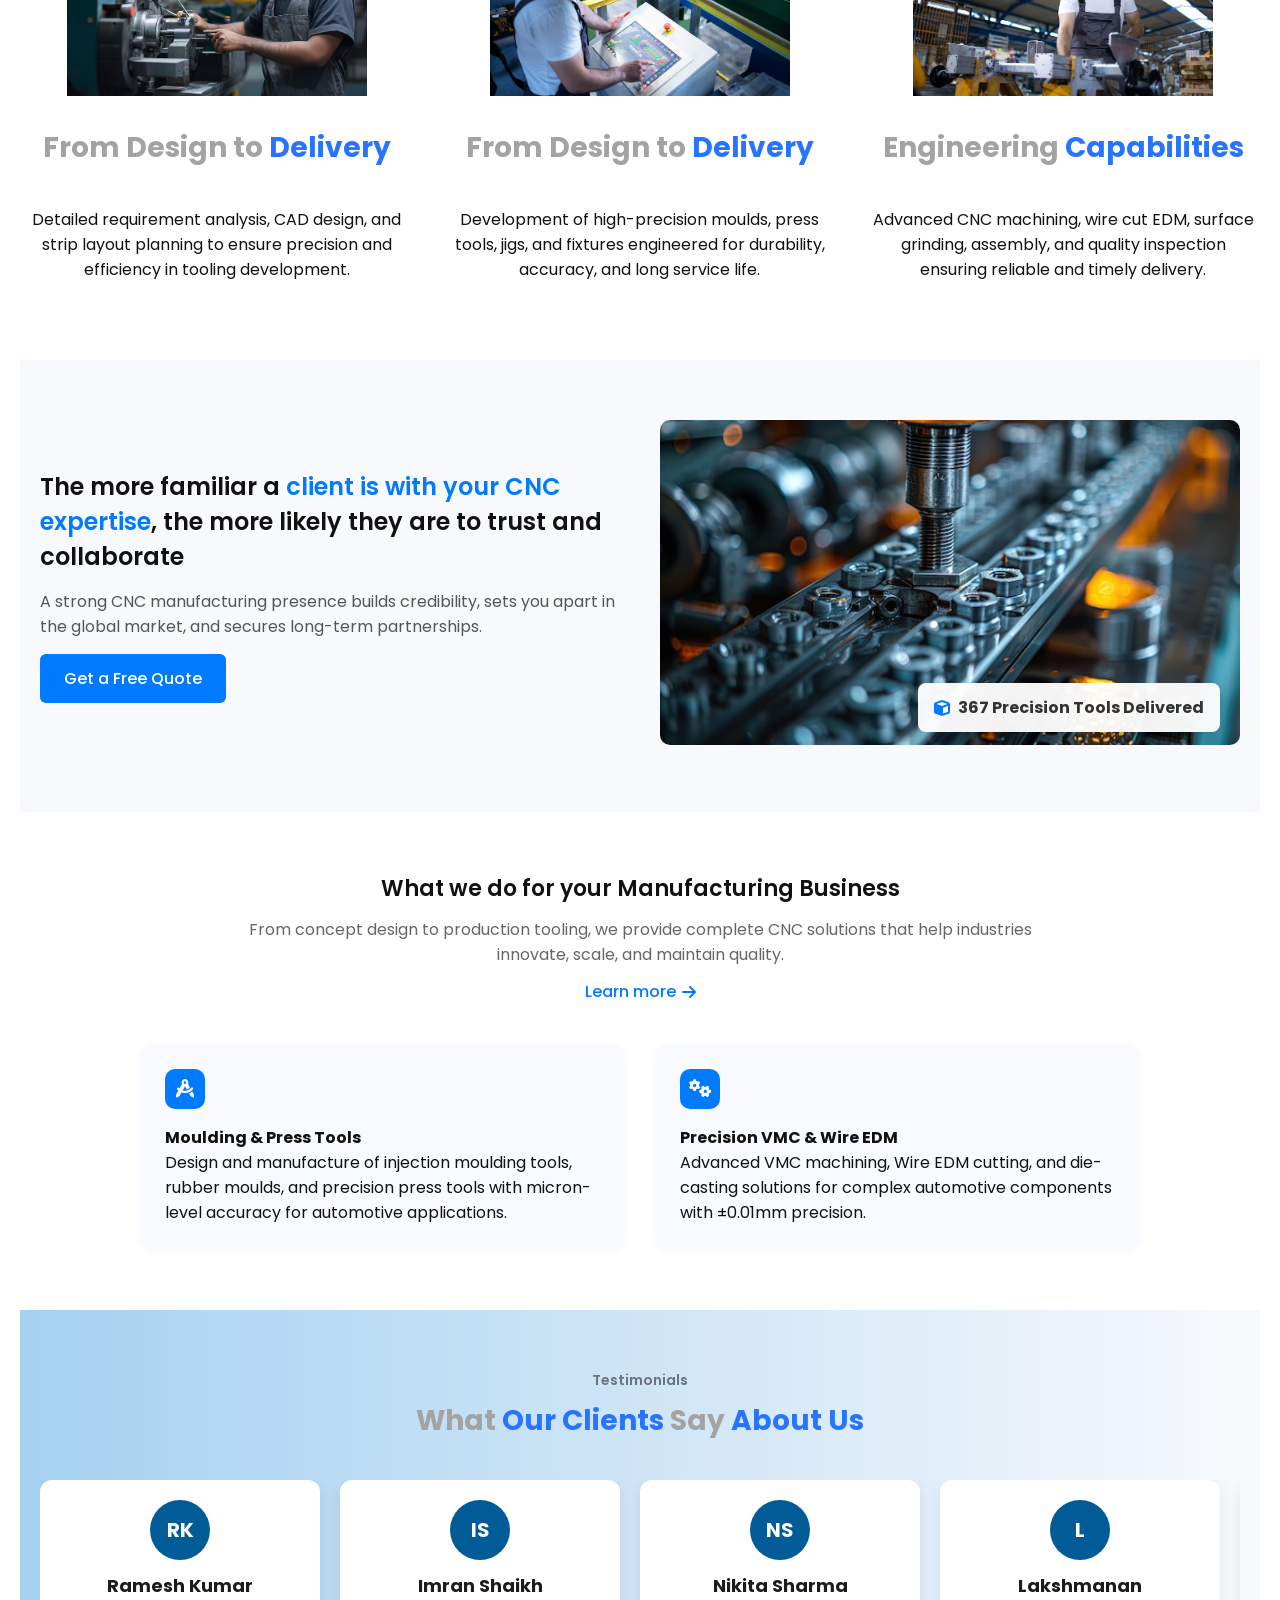
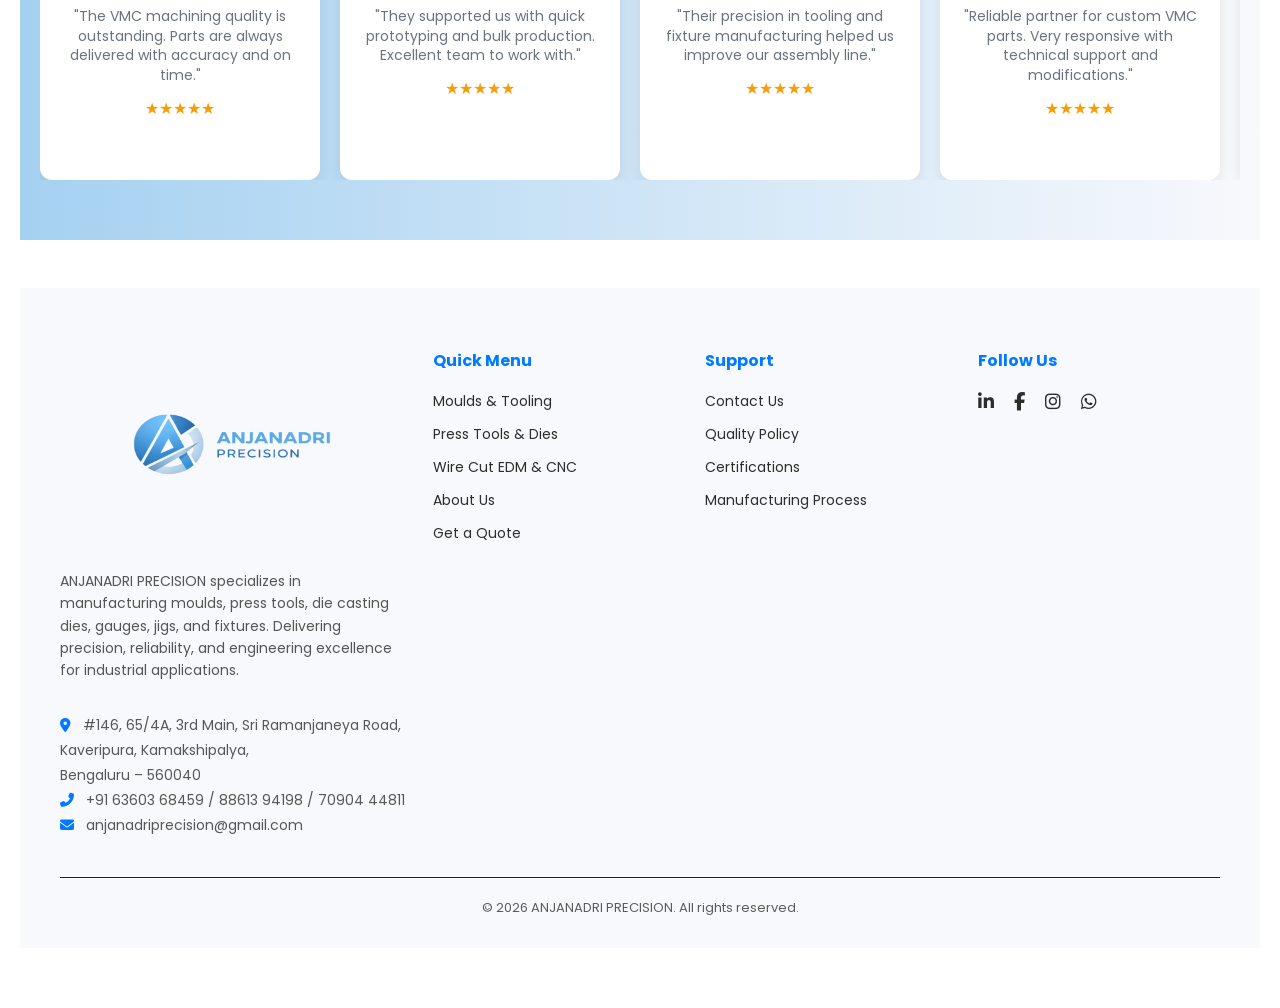
==== commit 8664ddab: "modifying add new  video" ====
--- a/index.html
+++ b/index.html
@@ -450,7 +450,7 @@
     <!-- RIGHT VIDEO -->
     <div class="video-box">
       <video autoplay muted loop playsinline>
-        <source src="img/video/WhatsApp Video 2026-05-30 at 12.53.28 PM.mp4" type="video/mp4">
+        <source src="img/video/WhatsApp Video 2026-06-13 at 9.53.54 AM.mp4" type="video/mp4">
       </video>
     </div>
 
